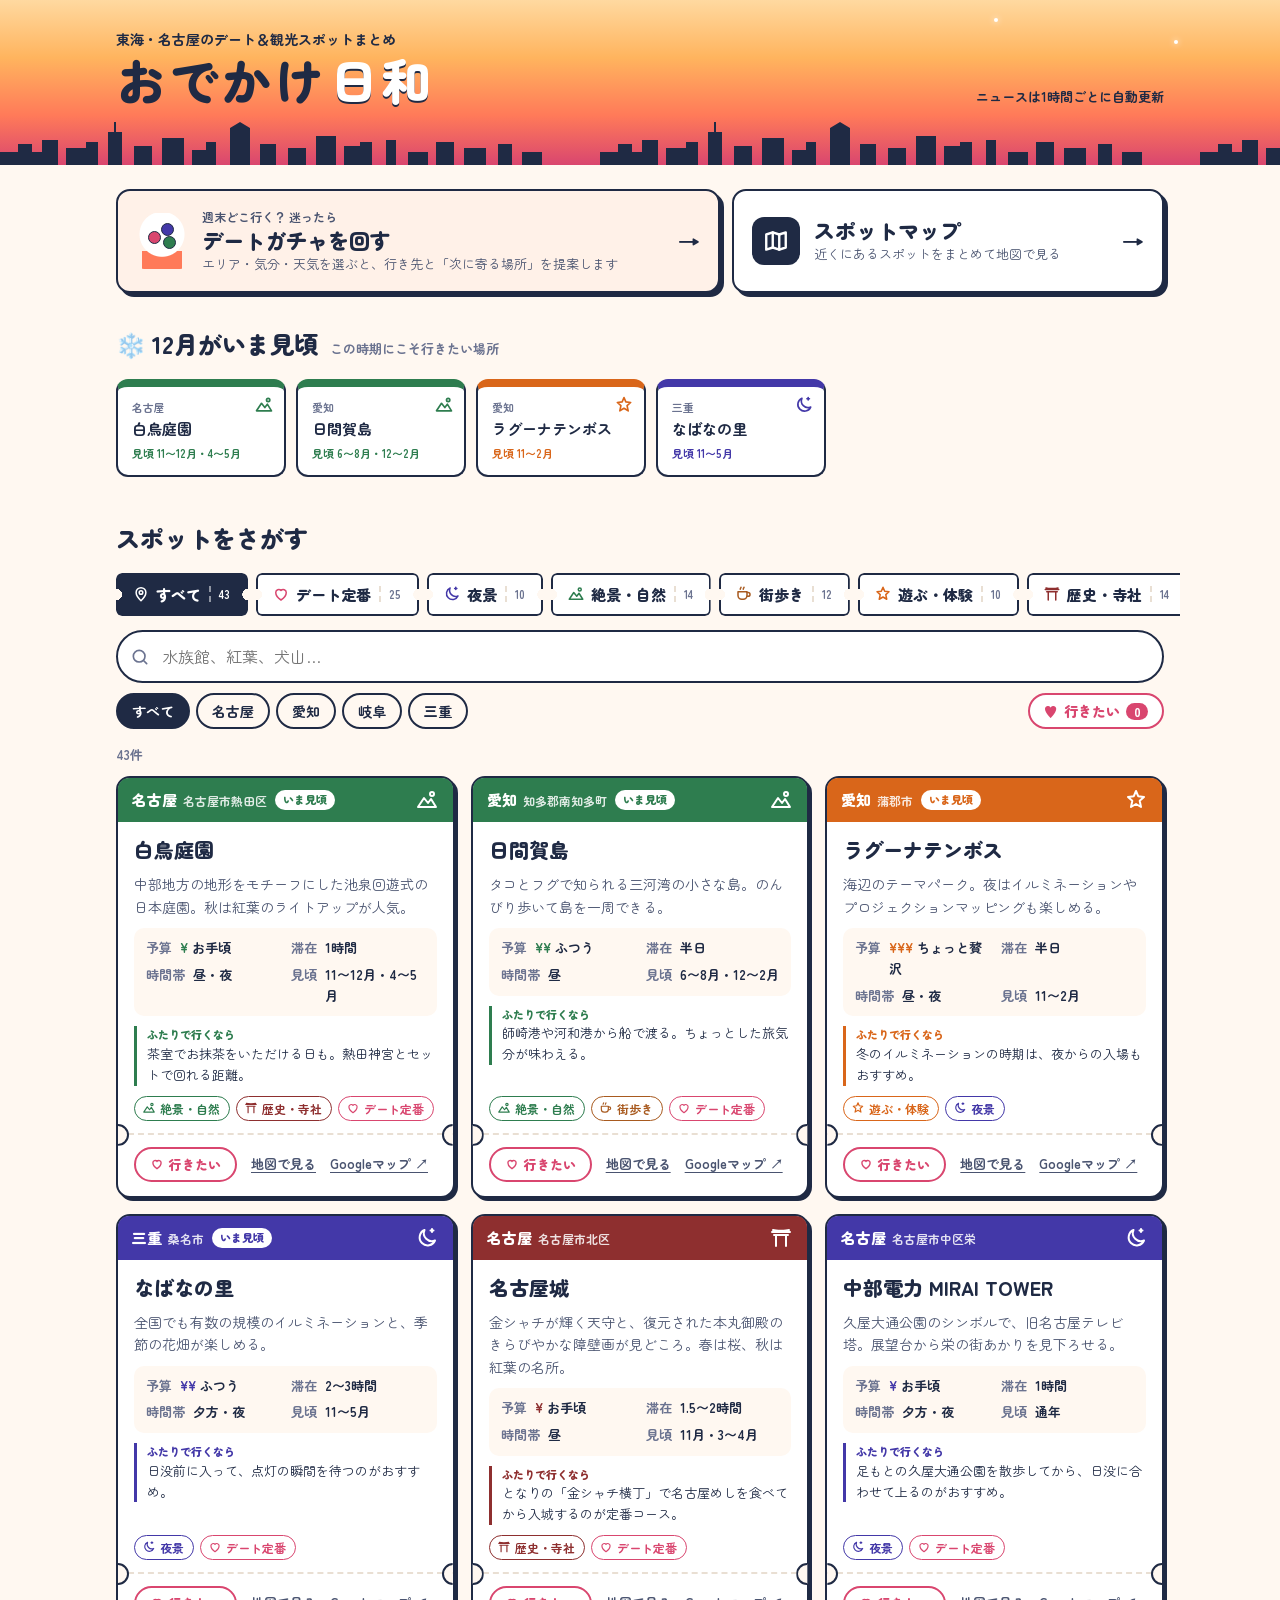
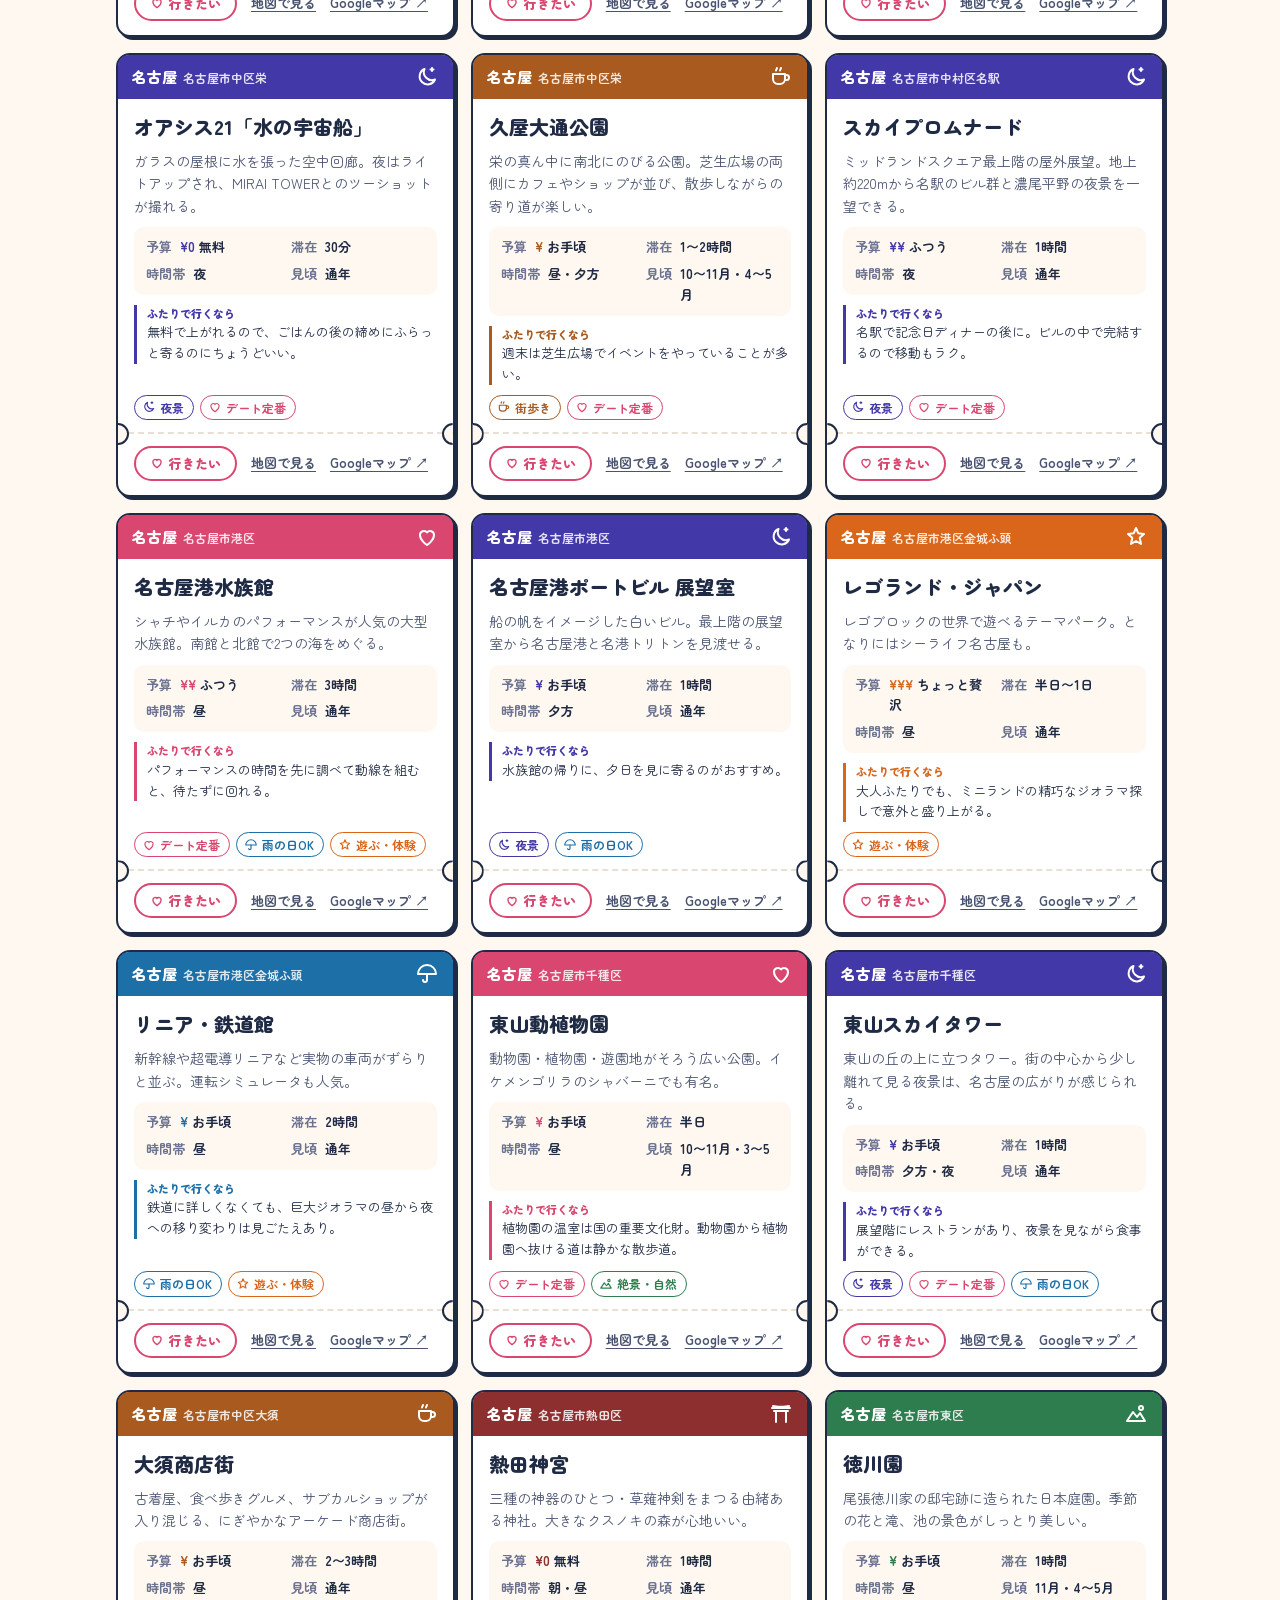
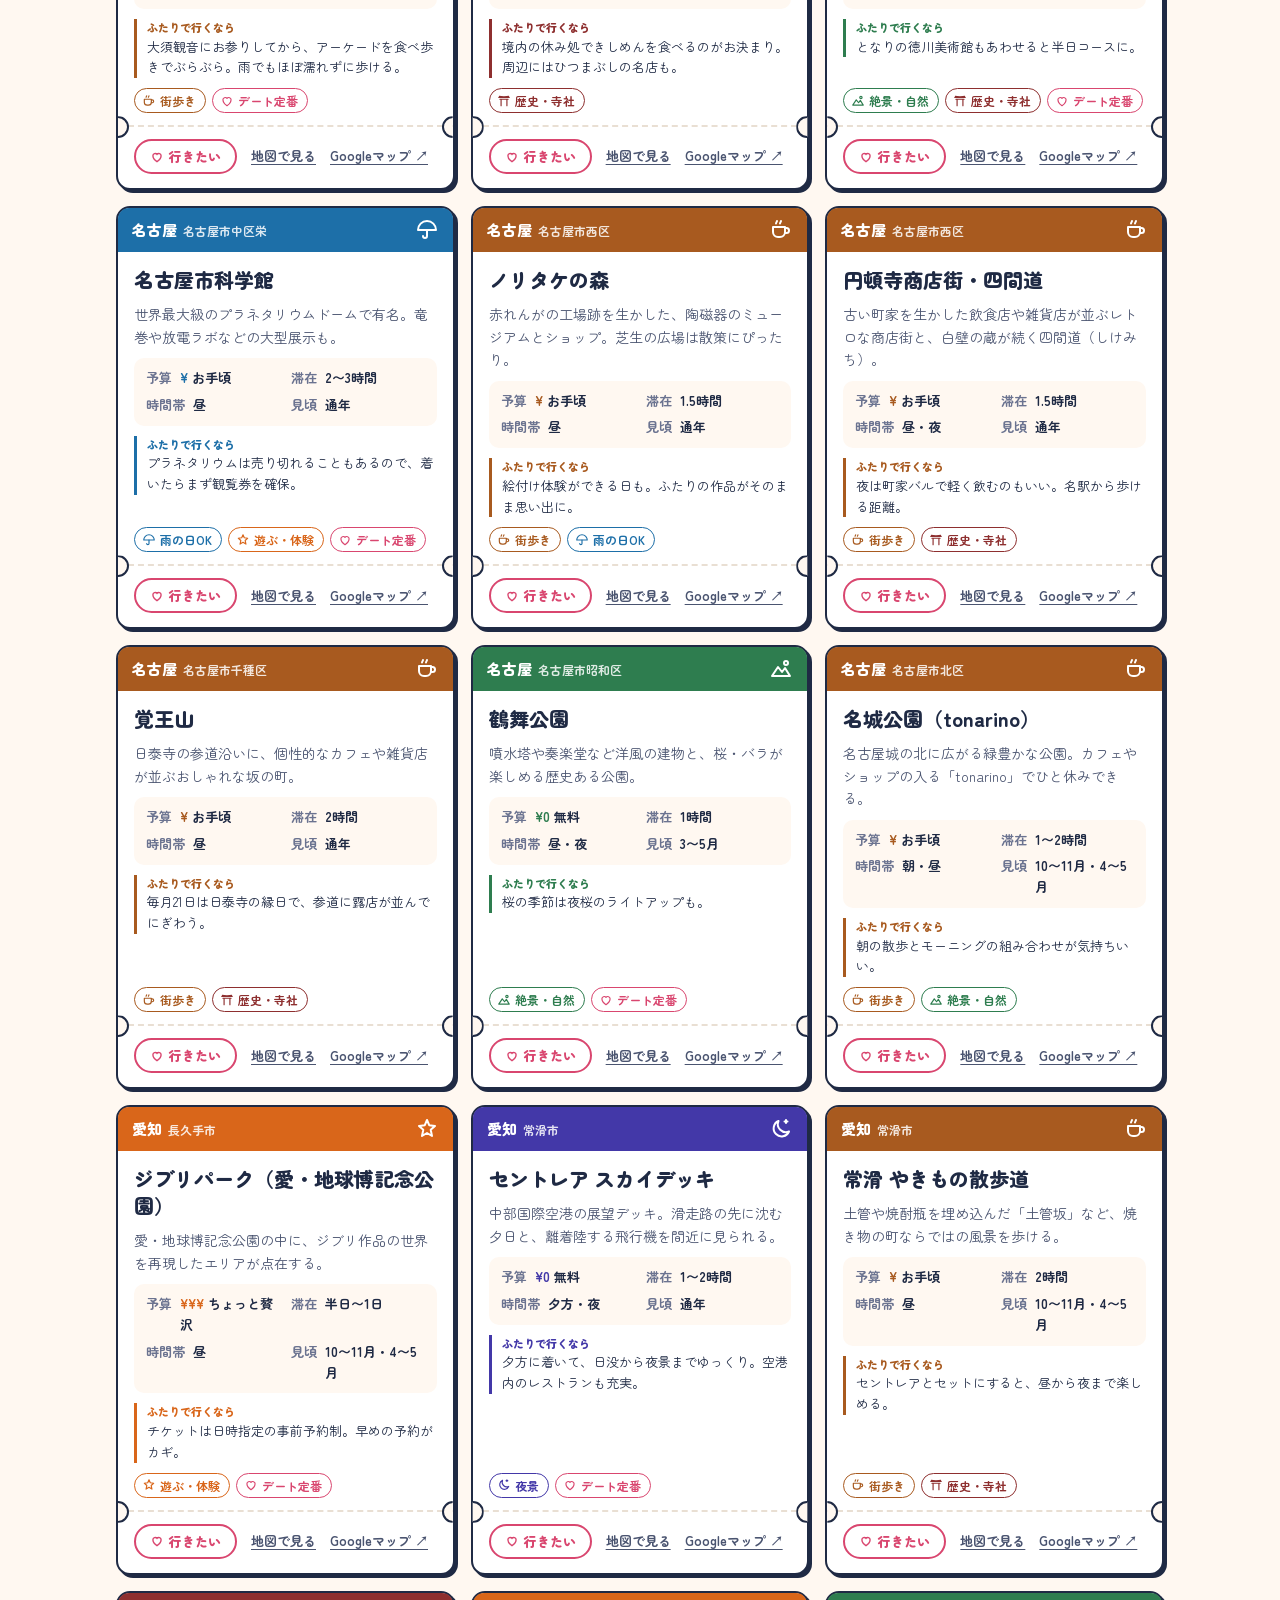
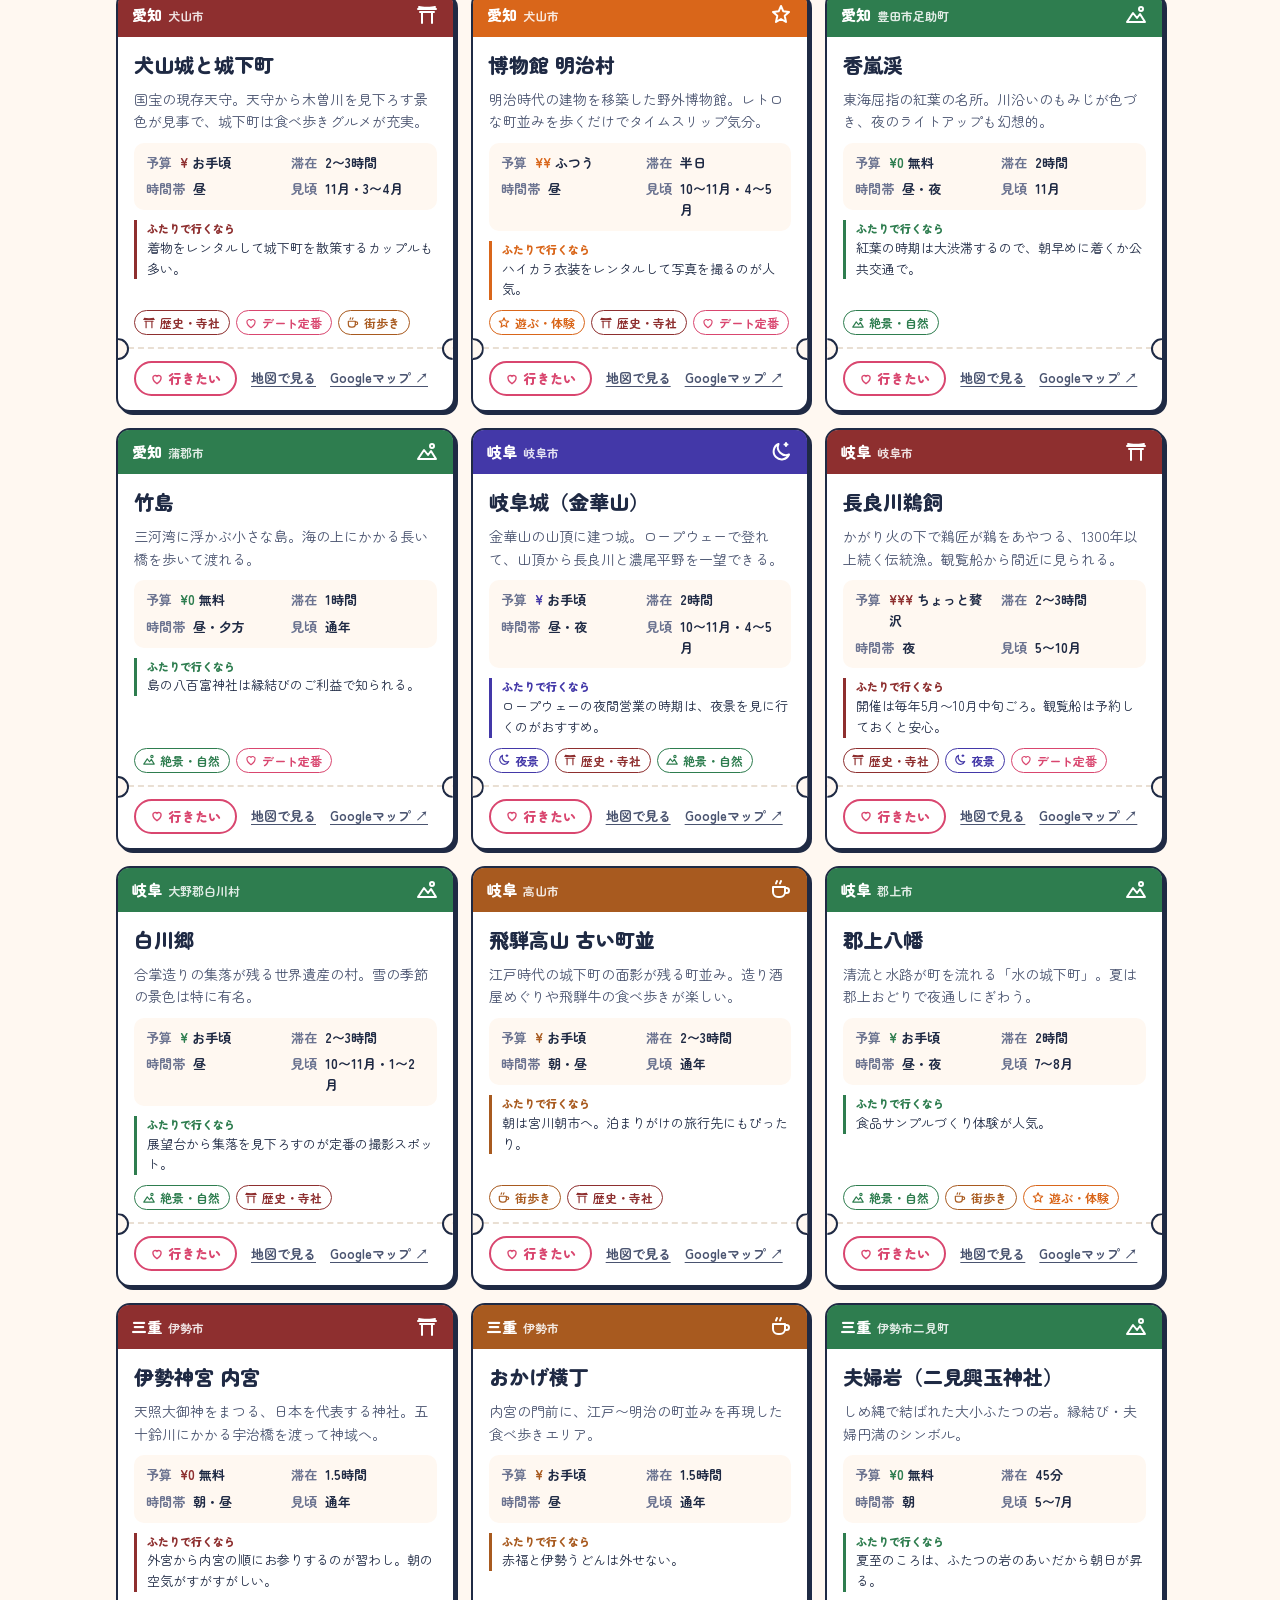
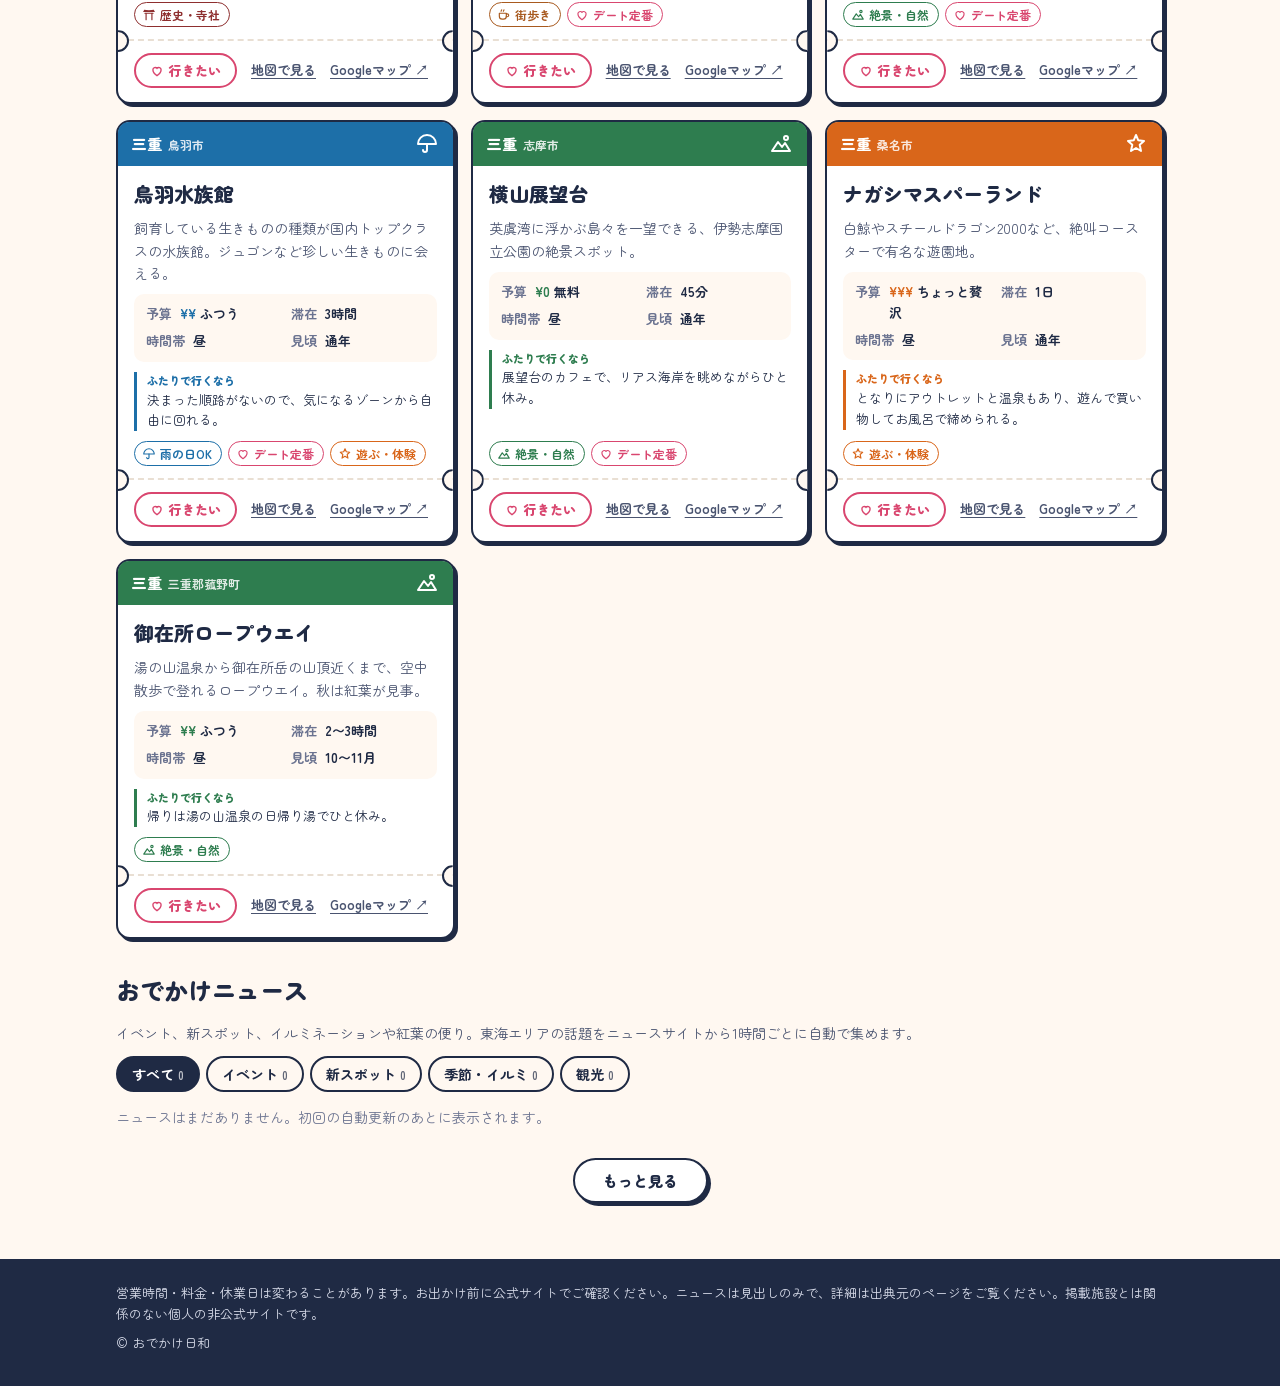
==== index.html @ bbbbedea "おでかけ日和：東海・名古屋のデート＆観光スポットまとめサイトを作成 Co-Authored-By: Claude Opus 5.5 <noreply@anthropic.com> Claude-Ses" ====
<!doctype html>
<html lang="ja">
<head>
<meta charset="utf-8">
<meta name="viewport" content="width=device-width, initial-scale=1, viewport-fit=cover">
<title>おでかけ日和｜東海・名古屋のデート＆観光スポットまとめ</title>
<meta name="description" content="夜景、絶景、街歩き、雨の日でも楽しめる場所。東海・名古屋のデートスポットと観光スポットをまとめ、おでかけニュースを1時間ごとに自動で集める非公式サイト">
<meta name="theme-color" content="#FF7A59">
<meta property="og:title" content="おでかけ日和">
<meta property="og:description" content="東海・名古屋のデート＆観光スポットまとめ">
<meta property="og:type" content="website">
<link rel="icon" href="assets/icon.svg" type="image/svg+xml">
<link rel="manifest" href="manifest.webmanifest">
<link rel="preconnect" href="https://fonts.googleapis.com">
<link rel="preconnect" href="https://fonts.gstatic.com" crossorigin>
<link href="https://fonts.googleapis.com/css2?family=Zen+Maru+Gothic:wght@500;700;900&display=swap" rel="stylesheet">
<link rel="stylesheet" href="assets/style.css">
</head>
<body>
<header class="site-header">
  <div class="wrap header-inner">
    <div>
      <p class="tagline">東海・名古屋のデート＆観光スポットまとめ</p>
      <h1 class="logo"><a href="./">おでかけ<span>日和</span></a></h1>
    </div>
    <p class="update-note">ニュースは1時間ごとに自動更新</p>
  </div>
  <div class="skyline" aria-hidden="true"></div>
</header>

<main class="wrap main">
  <div class="entries">
    <a class="entry entry-gacha" href="gacha.html">
      <span class="entry-machine" aria-hidden="true"><i style="--c:#D9466F"></i><i style="--c:#4338A8"></i><i style="--c:#2E7D4F"></i></span>
      <span class="entry-text"><small>週末どこ行く？ 迷ったら</small><b>デートガチャを回す</b><span>エリア・気分・天気を選ぶと、行き先と「次に寄る場所」を提案します</span></span>
      <span class="entry-arrow" aria-hidden="true">→</span>
    </a>
    <a class="entry entry-map" href="map.html">
      <span class="entry-icon" aria-hidden="true"><svg viewBox="0 0 24 24" fill="none" stroke="currentColor" stroke-width="2.2" stroke-linecap="round" stroke-linejoin="round"><path d="M9 4L3 6v14l6-2 6 2 6-2V4l-6 2z"/><path d="M9 4v14M15 6v14"/></svg></span>
      <span class="entry-text"><b>スポットマップ</b><span>近くにあるスポットをまとめて地図で見る</span></span>
      <span class="entry-arrow" aria-hidden="true">→</span>
    </a>
  </div>

  <section class="season" id="season" aria-labelledby="season-heading" hidden>
    <div class="sec-head">
      <h2 id="season-heading"><span class="leaf" aria-hidden="true">🍁</span><span id="season-title">いまが見頃</span></h2>
      <span class="sec-sub">この時期にこそ行きたい場所</span>
    </div>
    <div class="season-row" id="season-row"></div>
  </section>

  <section aria-labelledby="spots-heading">
    <div class="sec-head">
      <h2 id="spots-heading">スポットをさがす</h2>
    </div>
    <nav class="tabs" id="tabs" aria-label="気分"></nav>

    <div class="tools">
      <form class="search" id="search-form" role="search">
        <label class="visually-hidden" for="q">キーワードで探す</label>
        <svg class="search-icon" viewBox="0 0 24 24" fill="none" stroke="currentColor" stroke-width="2" stroke-linecap="round" aria-hidden="true"><circle cx="11" cy="11" r="7"/><path d="M20 20l-3.5-3.5"/></svg>
        <input type="search" id="q" placeholder="水族館、紅葉、犬山…" autocomplete="off" enterkeyhint="search">
      </form>
      <div class="tool-row">
        <div class="areas" id="areas" role="group" aria-label="エリア"></div>
        <button type="button" class="saved-toggle" id="saved-toggle" aria-pressed="false"><span>行きたい</span> <span class="saved-count" id="saved-count">0</span></button>
      </div>
    </div>

    <p class="result-note" id="result-note"></p>
    <div class="grid" id="grid"></div>
  </section>

  <section class="news" aria-labelledby="news-heading">
    <div class="sec-head">
      <h2 id="news-heading">おでかけニュース</h2>
      <span class="sec-sub" id="news-updated"></span>
    </div>
    <p class="lead">イベント、新スポット、イルミネーションや紅葉の便り。東海エリアの話題をニュースサイトから1時間ごとに自動で集めます。</p>
    <div class="news-filter" id="news-filter" role="group" aria-label="ニュースの種類"></div>
    <p class="status" id="news-status">ニュースを読み込み中…</p>
    <ul class="news-list" id="news-list"></ul>
    <button type="button" class="more" id="news-more" hidden>もっと見る</button>
  </section>
</main>

<footer class="site-footer">
  <div class="wrap">
    <p>営業時間・料金・休業日は変わることがあります。お出かけ前に公式サイトでご確認ください。ニュースは見出しのみで、詳細は出典元のページをご覧ください。掲載施設とは関係のない個人の非公式サイトです。</p>
    <p>© おでかけ日和</p>
  </div>
</footer>

<script src="assets/common.js"></script>
<script src="assets/app.js"></script>
</body>
</html>
---- assets/style.css ----
:root {
  --ink: #1F2A44;
  --sub: #4A5470;
  --muted: #6B7390;
  --ground: #FFF8F1;
  --paper: #FFFFFF;
  --coral: #FF7A59;
  --sunset: #FFB45E;
  --rose: #D9466F;
  --line: #E9DFD3;
}

* { box-sizing: border-box; }
html { scroll-padding-top: 80px; }
body {
  margin: 0;
  background: var(--ground);
  color: var(--ink);
  font-family: 'Zen Maru Gothic', 'Hiragino Maru Gothic ProN', 'Hiragino Sans', sans-serif;
  line-height: 1.6;
  -webkit-text-size-adjust: 100%;
}
a { color: inherit; text-decoration: none; }
button { font-family: inherit; cursor: pointer; color: inherit; }
:focus-visible { outline: 3px solid var(--coral); outline-offset: 2px; }
.visually-hidden { position: absolute; width: 1px; height: 1px; overflow: hidden; clip: rect(0 0 0 0); white-space: nowrap; }

.wrap {
  max-width: 1080px; margin: 0 auto;
  padding-left: max(16px, env(safe-area-inset-left));
  padding-right: max(16px, env(safe-area-inset-right));
}

/* ===== ヘッダー：夕焼け空と街のシルエット ===== */
.site-header {
  position: relative; overflow: hidden;
  background: linear-gradient(180deg, #FFD9A0 0%, var(--sunset) 35%, var(--coral) 70%, var(--rose) 100%);
  color: var(--ink);
}
.header-inner {
  position: relative; z-index: 1;
  padding-top: 28px; padding-bottom: 58px;
  display: flex; flex-wrap: wrap; align-items: flex-end; justify-content: space-between; gap: 8px 16px;
}
.tagline { margin: 0 0 2px; font-size: 14px; font-weight: 700; }
.logo { margin: 0; font-size: 50px; font-weight: 900; letter-spacing: .05em; line-height: 1.1; }
.logo span { color: #fff; text-shadow: 0 2px 0 var(--ink); margin-left: .05em; }
.update-note { margin: 0; font-size: 13px; font-weight: 700; }
.skyline {
  position: absolute; left: 0; right: 0; bottom: -1px; height: 48px;
  background: url("data:image/svg+xml,%3Csvg xmlns='http://www.w3.org/2000/svg' viewBox='0 0 600 48' preserveAspectRatio='none'%3E%3Cpath fill='%231F2A44' d='M0 48V34h18v-8h14v8h10V22h16v26h8V30h20v-6h12v24h10V14h6V4h2v10h6v34h12V28h18v20h10V20h22v28h8V32h14v-8h10v24h14V10l10-6 10 6v38h10V26h16v22h12V30h18v18h10V18h20v30h8V28h16v-4h12v24h14V22h10v26h12V34h20v14h8V24h18v24h10V30h22v18h12V26h14v22h10V34h20v14z'/%3E%3C/svg%3E") repeat-x;
  background-size: 600px 48px;
}
/* 星がまたたくワンポイント */
.site-header::before, .site-header::after {
  content: ""; position: absolute; width: 4px; height: 4px; border-radius: 50%; background: #fff;
  box-shadow: 0 0 6px #fff; animation: twinkle 3s ease-in-out infinite;
}
.site-header::before { top: 18px; right: 22%; }
.site-header::after { top: 40px; right: 8%; animation-delay: 1.4s; }
@keyframes twinkle { 50% { opacity: .2; } }

.main { padding-top: 24px; padding-bottom: 56px; display: flex; flex-direction: column; gap: 32px; }

/* ===== 入口カード ===== */
.entries { display: grid; gap: 12px; }
@media (min-width: 760px) { .entries { grid-template-columns: 1.4fr 1fr; } }
.entry {
  display: flex; align-items: center; gap: 14px; padding: 16px 18px;
  background: var(--paper); border: 2px solid var(--ink); border-radius: 14px;
  box-shadow: 4px 4px 0 var(--ink); transition: transform .15s, box-shadow .15s;
}
.entry:hover { transform: translate(-2px, -2px); box-shadow: 6px 6px 0 var(--ink); }
.entry:active { transform: translate(2px, 2px); box-shadow: 2px 2px 0 var(--ink); }
.entry-gacha { background: #FFF1E8; }
.entry-text { display: flex; flex-direction: column; min-width: 0; flex: 1; }
.entry-text small { font-size: 12px; font-weight: 700; color: var(--sub); }
.entry-text b { font-size: 21px; font-weight: 900; line-height: 1.3; }
.entry-text span { font-size: 13px; color: var(--sub); }
.entry-arrow { font-size: 22px; font-weight: 900; }
.entry-icon {
  width: 48px; height: 48px; flex-shrink: 0; display: grid; place-items: center;
  background: var(--ink); color: #fff; border-radius: 12px;
}
.entry-icon svg { width: 26px; height: 26px; }
.entry-machine {
  position: relative; width: 52px; height: 56px; flex-shrink: 0;
  background: radial-gradient(circle at 50% 38%, #fff 0 22px, transparent 23px), linear-gradient(var(--coral), var(--coral)) 50% 100% / 40px 18px no-repeat;
  border-radius: 8px;
}
.entry-machine i {
  position: absolute; width: 13px; height: 13px; border-radius: 50%; background: var(--c);
  border: 1.5px solid var(--ink);
}
.entry-machine i:nth-child(1) { left: 12px; top: 18px; }
.entry-machine i:nth-child(2) { left: 25px; top: 10px; }
.entry-machine i:nth-child(3) { left: 27px; top: 23px; }
.entry:hover .entry-machine i { animation: bob .5s ease-in-out infinite alternate; }
.entry:hover .entry-machine i:nth-child(2) { animation-delay: .15s; }
.entry:hover .entry-machine i:nth-child(3) { animation-delay: .3s; }
@keyframes bob { to { transform: translateY(-4px); } }

/* ===== 見出し ===== */
.sec-head { display: flex; flex-wrap: wrap; align-items: baseline; gap: 4px 12px; margin-bottom: 12px; }
.sec-head h2 { margin: 0; font-size: 24px; font-weight: 900; display: flex; align-items: center; gap: 6px; }
.sec-sub { font-size: 13px; color: var(--muted); font-weight: 700; }
.lead { margin: 0 0 12px; font-size: 14px; color: var(--sub); }

/* ===== いま見頃 ===== */
.season-row {
  display: flex; gap: 10px; overflow-x: auto; scrollbar-width: none;
  margin: 0 -16px; padding: 4px 16px 10px; scroll-snap-type: x mandatory;
}
.season-row::-webkit-scrollbar { display: none; }
.mini {
  flex: 0 0 170px; scroll-snap-align: start; position: relative;
  display: flex; flex-direction: column; gap: 2px; padding: 12px 14px 12px;
  background: var(--paper); border: 2px solid var(--ink); border-radius: 12px;
  border-top: 8px solid var(--c);
  transition: transform .15s;
}
.mini:hover { transform: translateY(-3px); }
.mini-icon { position: absolute; right: 10px; top: 8px; color: var(--c); }
.mini-icon svg { width: 20px; height: 20px; }
.mini-area { font-size: 11px; font-weight: 700; color: var(--muted); }
.mini b { font-size: 15px; line-height: 1.35; padding-right: 18px; }
.mini-when { font-size: 11px; font-weight: 700; color: var(--c); margin-top: auto; padding-top: 4px; }

/* ===== 気分タブ：切符 ===== */
.tabs {
  display: flex; gap: 8px; overflow-x: auto; scrollbar-width: none;
  margin: 0 -16px; padding: 4px 16px 10px;
}
.tabs::-webkit-scrollbar { display: none; }
.tab {
  flex: 0 0 auto; position: relative;
  display: flex; align-items: center; gap: 6px;
  padding: 9px 16px 9px 14px;
  background: var(--paper); color: var(--ink);
  border: 2px solid var(--ink); border-radius: 6px;
  font-size: 15px; font-weight: 900;
  /* 両端の切り欠き */
  -webkit-mask: radial-gradient(circle 6px at 0 50%, #0000 98%, #000) left / 51% 100% no-repeat,
                radial-gradient(circle 6px at 100% 50%, #0000 98%, #000) right / 51% 100% no-repeat;
          mask: radial-gradient(circle 6px at 0 50%, #0000 98%, #000) left / 51% 100% no-repeat,
                radial-gradient(circle 6px at 100% 50%, #0000 98%, #000) right / 51% 100% no-repeat;
  transition: background .15s, color .15s, transform .15s;
}
.tab:hover { transform: translateY(-2px); }
.tab-icon { width: 18px; height: 18px; color: var(--c); flex-shrink: 0; }
.tab .count {
  font-size: 11px; font-weight: 700; color: var(--muted);
  padding-left: 8px; margin-left: 2px; border-left: 2px dashed var(--line);
}
.tab[aria-pressed="true"] { background: var(--c); color: #fff; border-color: var(--c); }
.tab[aria-pressed="true"] .tab-icon,
.tab[aria-pressed="true"] .count { color: #fff; }
.tab[aria-pressed="true"] .count { border-left-color: rgba(255,255,255,.5); }

/* ===== 検索・エリア ===== */
.tools { display: flex; flex-direction: column; gap: 10px; margin-top: 4px; }
.search { position: relative; }
.search-icon { position: absolute; left: 14px; top: 50%; width: 20px; height: 20px; transform: translateY(-50%); color: var(--muted); }
.search input {
  width: 100%; padding: 12px 14px 12px 44px; font: inherit; font-size: 16px;
  background: var(--paper); border: 2px solid var(--ink); border-radius: 999px; color: var(--ink);
}
.tool-row { display: flex; flex-wrap: wrap; align-items: center; justify-content: space-between; gap: 10px; }
.areas { display: flex; flex-wrap: wrap; gap: 6px; }
.area, .nf {
  padding: 6px 14px; font-size: 14px; font-weight: 700;
  background: transparent; border: 2px solid var(--ink); border-radius: 999px;
}
.area[aria-pressed="true"], .nf[aria-pressed="true"] { background: var(--ink); color: #fff; }
.nf small { font-size: 11px; opacity: .7; }
.saved-toggle {
  display: inline-flex; align-items: center; gap: 6px;
  padding: 6px 14px; font-size: 14px; font-weight: 900;
  background: var(--paper); border: 2px solid var(--rose); color: var(--rose); border-radius: 999px;
}
.saved-toggle::before { content: "♥"; }
.saved-toggle[aria-pressed="true"] { background: var(--rose); color: #fff; }
.saved-count {
  min-width: 22px; padding: 0 6px; border-radius: 999px; background: var(--rose); color: #fff;
  font-size: 12px; text-align: center;
}
.saved-toggle[aria-pressed="true"] .saved-count { background: #fff; color: var(--rose); }

.result-note { margin: 16px 0 10px; font-size: 13px; font-weight: 700; color: var(--muted); }
.empty { grid-column: 1 / -1; padding: 32px 16px; text-align: center; color: var(--sub); background: var(--paper); border: 2px dashed var(--line); border-radius: 14px; }

/* ===== スポットカード：切符 ===== */
.grid { display: grid; gap: 16px; grid-template-columns: 1fr; }
@media (min-width: 680px) { .grid { grid-template-columns: repeat(2, 1fr); } }
@media (min-width: 1000px) { .grid { grid-template-columns: repeat(3, 1fr); } }

.ticket {
  position: relative; display: flex; flex-direction: column;
  background: var(--paper); border: 2px solid var(--ink); border-radius: 14px;
  box-shadow: 3px 3px 0 var(--ink);
}
.ticket.flash { animation: flash 1.4s ease-out; }
@keyframes flash { 0%, 40% { box-shadow: 0 0 0 6px var(--c); } 100% { box-shadow: 3px 3px 0 var(--ink); } }
.ticket-top {
  display: flex; align-items: center; gap: 8px; padding: 10px 14px;
  background: var(--c); color: #fff; border-radius: 11px 11px 0 0;
}
.ticket-area { font-size: 15px; font-weight: 900; display: flex; align-items: baseline; gap: 6px; min-width: 0; }
.ticket-area small { font-size: 12px; font-weight: 700; opacity: .85; white-space: nowrap; overflow: hidden; text-overflow: ellipsis; }
.ticket-icon { margin-left: auto; display: grid; }
.ticket-icon svg { width: 24px; height: 24px; }
.badge-season {
  flex-shrink: 0; font-size: 11px; font-weight: 900; padding: 1px 8px; border-radius: 999px;
  background: #fff; color: var(--c);
}
.ticket-body { padding: 14px 16px 12px; display: flex; flex-direction: column; gap: 10px; flex: 1; }
.ticket-name { margin: 0; font-size: 20px; font-weight: 900; line-height: 1.35; }
.ticket-desc { margin: 0; font-size: 14px; color: var(--sub); }
.ticket-meta {
  margin: 0; display: grid; grid-template-columns: repeat(2, 1fr); gap: 6px 12px;
  padding: 10px 12px; background: var(--ground); border-radius: 10px; font-size: 13px;
}
.ticket-meta div { display: flex; gap: 8px; min-width: 0; }
.ticket-meta dt { flex-shrink: 0; font-weight: 700; color: var(--muted); }
.ticket-meta dd { margin: 0; font-weight: 700; }
.ticket-meta dd b { color: var(--c); }
.ticket-tip { margin: 0; font-size: 13px; line-height: 1.6; padding-left: 10px; border-left: 3px solid var(--c); }
.ticket-tip span { display: block; font-size: 11px; font-weight: 900; color: var(--c); }
.chips { display: flex; flex-wrap: wrap; gap: 6px; margin-top: auto; }
.chip {
  display: inline-flex; align-items: center; gap: 4px; padding: 2px 9px 2px 7px;
  font-size: 12px; font-weight: 700; color: var(--c);
  border: 1.5px solid currentColor; border-radius: 999px;
}
.ic-s { width: 14px; height: 14px; }
/* もぎり線 */
.ticket-stub {
  position: relative; display: flex; flex-wrap: wrap; align-items: center; gap: 6px 14px;
  padding: 12px 16px 14px; border-top: 2px dashed var(--line);
}
.ticket-stub::before, .ticket-stub::after {
  content: ""; position: absolute; top: -11px; width: 18px; height: 18px; border-radius: 50%;
  background: var(--ground); border: 2px solid var(--ink);
}
.ticket-stub::before { left: -11px; clip-path: inset(0 0 0 50%); }
.ticket-stub::after { right: -11px; clip-path: inset(0 50% 0 0); }
.save-btn {
  display: inline-flex; align-items: center; gap: 5px;
  padding: 6px 14px; font-size: 13px; font-weight: 900;
  background: var(--paper); color: var(--rose); border: 2px solid var(--rose); border-radius: 999px;
}
.save-btn svg { fill: none; stroke: currentColor; stroke-width: 2.4; }
.save-btn[aria-pressed="true"] { background: var(--rose); color: #fff; }
.save-btn[aria-pressed="true"] svg { fill: currentColor; animation: pop .35s ease-out; }
@keyframes pop { 50% { transform: scale(1.4); } }
.stub-link { font-size: 13px; font-weight: 700; color: var(--sub); text-decoration: underline; text-underline-offset: 3px; }
.stub-link:hover { color: var(--coral); }

/* ===== ニュース ===== */
.news-filter { display: flex; flex-wrap: wrap; gap: 6px; margin-bottom: 14px; }
.status { color: var(--muted); font-size: 14px; }
.news-list { list-style: none; margin: 0; padding: 0; display: grid; gap: 10px; }
@media (min-width: 760px) { .news-list { grid-template-columns: repeat(2, 1fr); } }
.news-item a {
  display: flex; gap: 12px; height: 100%; padding: 12px;
  background: var(--paper); border: 2px solid var(--ink); border-radius: 12px;
  transition: transform .15s;
}
.news-item a:hover { transform: translateY(-2px); }
.news-item img { width: 84px; height: 84px; object-fit: cover; border-radius: 8px; flex-shrink: 0; background: var(--line); }
.news-body { display: flex; flex-direction: column; gap: 4px; min-width: 0; }
.news-meta { display: flex; flex-wrap: wrap; gap: 4px 8px; font-size: 12px; font-weight: 700; color: var(--muted); }
.news-cat { color: #fff; background: var(--ink); padding: 0 8px; border-radius: 4px; }
.cat-event .news-cat { background: #D9661A; }
.cat-shin .news-cat { background: #2E7D4F; }
.cat-kisetsu .news-cat { background: #D9466F; }
.cat-kanko .news-cat { background: #1D6FA8; }
.news-title { font-size: 15px; line-height: 1.5; }
.news-src { font-size: 12px; color: var(--muted); }
.more {
  display: block; margin: 16px auto 0; padding: 10px 28px; font-size: 15px; font-weight: 900;
  background: var(--paper); border: 2px solid var(--ink); border-radius: 999px; box-shadow: 3px 3px 0 var(--ink);
}

/* ===== フッター・トースト ===== */
.site-footer { background: var(--ink); color: #D8DCEA; font-size: 13px; padding: 24px 0 calc(24px + env(safe-area-inset-bottom)); }
.site-footer p { margin: 0 0 8px; }
.site-footer a { text-decoration: underline; }
.toast {
  position: fixed; left: 50%; bottom: calc(24px + env(safe-area-inset-bottom)); z-index: 2000;
  transform: translate(-50%, 20px); opacity: 0; pointer-events: none;
  padding: 10px 18px; background: var(--ink); color: #fff; font-size: 14px; font-weight: 700; border-radius: 999px;
  transition: opacity .2s, transform .2s;
}
.toast.show { opacity: 1; transform: translate(-50%, 0); }

/* ===== サブページ共通ヘッダー ===== */
.sub-header { background: var(--ink); color: #fff; }
.sub-header .wrap { display: flex; align-items: center; gap: 12px; padding-top: 12px; padding-bottom: 12px; }
.back { font-size: 14px; font-weight: 700; opacity: .85; }
.back:hover { opacity: 1; }
.sub-title { margin: 0; font-size: 20px; font-weight: 900; }
.sub-logo { margin-left: auto; font-size: 13px; font-weight: 900; color: var(--sunset); }

/* ===== 地図 ===== */
.map-page { display: flex; flex-direction: column; height: 100vh; height: 100dvh; }
.map-bar { padding: 10px 0; background: var(--ground); border-bottom: 2px solid var(--ink); }
.map-bar .tabs { padding-bottom: 4px; }
.map-bar .tab { padding: 6px 12px 6px 10px; font-size: 13px; }
.map-bar .tab-icon { width: 16px; height: 16px; }
.map-tools { display: flex; flex-wrap: wrap; gap: 6px; margin-top: 6px; }
#map { flex: 1; min-height: 300px; }
.pin {
  width: 30px; height: 30px; border-radius: 50% 50% 50% 0; transform: rotate(-45deg);
  background: var(--c); border: 2px solid #fff; box-shadow: 0 2px 6px rgba(0,0,0,.35);
  display: grid; place-items: center;
}
.pin svg { width: 16px; height: 16px; color: #fff; transform: rotate(45deg); }
.pin.saved::after {
  content: "♥"; position: absolute; top: -8px; right: -8px; transform: rotate(45deg);
  width: 16px; height: 16px; border-radius: 50%; background: var(--rose); color: #fff;
  font-size: 10px; line-height: 16px; text-align: center; border: 1.5px solid #fff;
}
.leaflet-popup-content { margin: 12px 14px; font-family: 'Zen Maru Gothic', sans-serif; }
.pop { min-width: 210px; color: var(--ink); }
.pop-area { font-size: 11px; font-weight: 700; color: var(--muted); }
.pop h3 { margin: 2px 0 6px; font-size: 16px; font-weight: 900; line-height: 1.35; }
.pop p { margin: 0 0 8px !important; font-size: 13px; line-height: 1.55; }
.pop-actions { display: flex; flex-wrap: wrap; align-items: center; gap: 8px; }
.pop .stub-link { font-size: 12px; }
.pop .save-btn { padding: 4px 10px; font-size: 12px; }
.locate-btn {
  padding: 6px 14px; font-size: 13px; font-weight: 900;
  background: var(--paper); border: 2px solid var(--ink); border-radius: 999px;
}
.osm-note { font-size: 11px; color: var(--muted); }

/* ===== デートガチャ ===== */
.gacha-main { padding-top: 24px; padding-bottom: 56px; display: grid; gap: 24px; }
@media (min-width: 900px) { .gacha-main { grid-template-columns: 360px 1fr; align-items: start; } }
.gacha-panel {
  background: var(--paper); border: 2px solid var(--ink); border-radius: 16px; padding: 18px;
  box-shadow: 4px 4px 0 var(--ink); display: flex; flex-direction: column; gap: 16px;
}
.field { border: 0; margin: 0; padding: 0; }
.field legend { font-size: 14px; font-weight: 900; margin-bottom: 6px; padding: 0; }
.seg { display: flex; flex-wrap: wrap; gap: 6px; }
.seg button {
  padding: 6px 12px; font-size: 14px; font-weight: 700;
  background: transparent; border: 2px solid var(--ink); border-radius: 999px;
}
.seg button[aria-pressed="true"] { background: var(--ink); color: #fff; }
.machine { position: relative; display: grid; place-items: center; padding: 8px 0 4px; }
.machine-dome {
  position: relative; width: 170px; height: 150px; border-radius: 50% 50% 18px 18px;
  background: radial-gradient(circle at 35% 30%, #fff 0 18%, #F3F6FF 60%, #DCE4F7);
  border: 3px solid var(--ink); overflow: hidden;
}
.cap {
  position: absolute; width: 34px; height: 34px; border-radius: 50%;
  background: linear-gradient(var(--c) 0 50%, #fff 50%); border: 2px solid var(--ink);
}
.machine-body {
  width: 190px; height: 70px; margin-top: -6px; position: relative;
  background: var(--coral); border: 3px solid var(--ink); border-radius: 10px 10px 16px 16px;
}
.machine-body::after {
  content: ""; position: absolute; left: 50%; bottom: 10px; width: 46px; height: 22px; margin-left: -23px;
  background: var(--ink); border-radius: 6px;
}
.knob {
  position: absolute; left: 50%; top: 12px; width: 30px; height: 30px; margin-left: -15px;
  background: #fff; border: 3px solid var(--ink); border-radius: 50%;
}
.knob::before { content: ""; position: absolute; left: 50%; top: 2px; bottom: 2px; width: 6px; margin-left: -3px; background: var(--ink); border-radius: 3px; }
.machine.spinning .machine-dome .cap { animation: shake .25s ease-in-out infinite alternate; }
.machine.spinning .knob { animation: turn .6s ease-in-out 2; }
@keyframes shake { to { transform: translate(var(--dx), var(--dy)) rotate(25deg); } }
@keyframes turn { to { transform: rotate(360deg); } }
.spin-btn {
  padding: 14px; font-size: 18px; font-weight: 900; color: #fff;
  background: var(--rose); border: 2px solid var(--ink); border-radius: 999px; box-shadow: 3px 3px 0 var(--ink);
}
.spin-btn:active { transform: translate(2px, 2px); box-shadow: 1px 1px 0 var(--ink); }
.spin-btn:disabled { opacity: .6; cursor: default; }
.pool-note { margin: 0; font-size: 12px; color: var(--muted); text-align: center; }

.result { display: flex; flex-direction: column; gap: 14px; }
.result-head { display: flex; align-items: baseline; gap: 10px; flex-wrap: wrap; }
.result-head h2 { margin: 0; font-size: 22px; font-weight: 900; }
.result-sub { font-size: 13px; color: var(--muted); font-weight: 700; }
.result .ticket { animation: drop .5s cubic-bezier(.3, 1.5, .5, 1); }
@keyframes drop { from { opacity: 0; transform: translateY(-24px) scale(.96); } }
.route {
  display: flex; align-items: center; gap: 10px; padding: 10px 14px;
  font-size: 14px; font-weight: 700; color: var(--sub);
  background: #fff; border: 2px dashed var(--line); border-radius: 12px;
}
.route b { color: var(--ink); }
.route-arrow { font-size: 20px; color: var(--coral); }
.result-actions { display: flex; flex-wrap: wrap; gap: 10px; }
.result-actions a, .result-actions button {
  padding: 8px 18px; font-size: 14px; font-weight: 900;
  background: var(--paper); border: 2px solid var(--ink); border-radius: 999px;
}
.result-placeholder {
  padding: 40px 20px; text-align: center; color: var(--sub);
  border: 2px dashed var(--line); border-radius: 16px; background: var(--paper);
}
.result-placeholder b { display: block; font-size: 18px; color: var(--ink); margin-bottom: 6px; }

@media (max-width: 480px) {
  .logo { font-size: 40px; }
  .entry-text b { font-size: 19px; }
  .ticket-name { font-size: 18px; }
}
@media (prefers-reduced-motion: reduce) {
  *, *::before, *::after { animation: none !important; transition: none !important; }
}
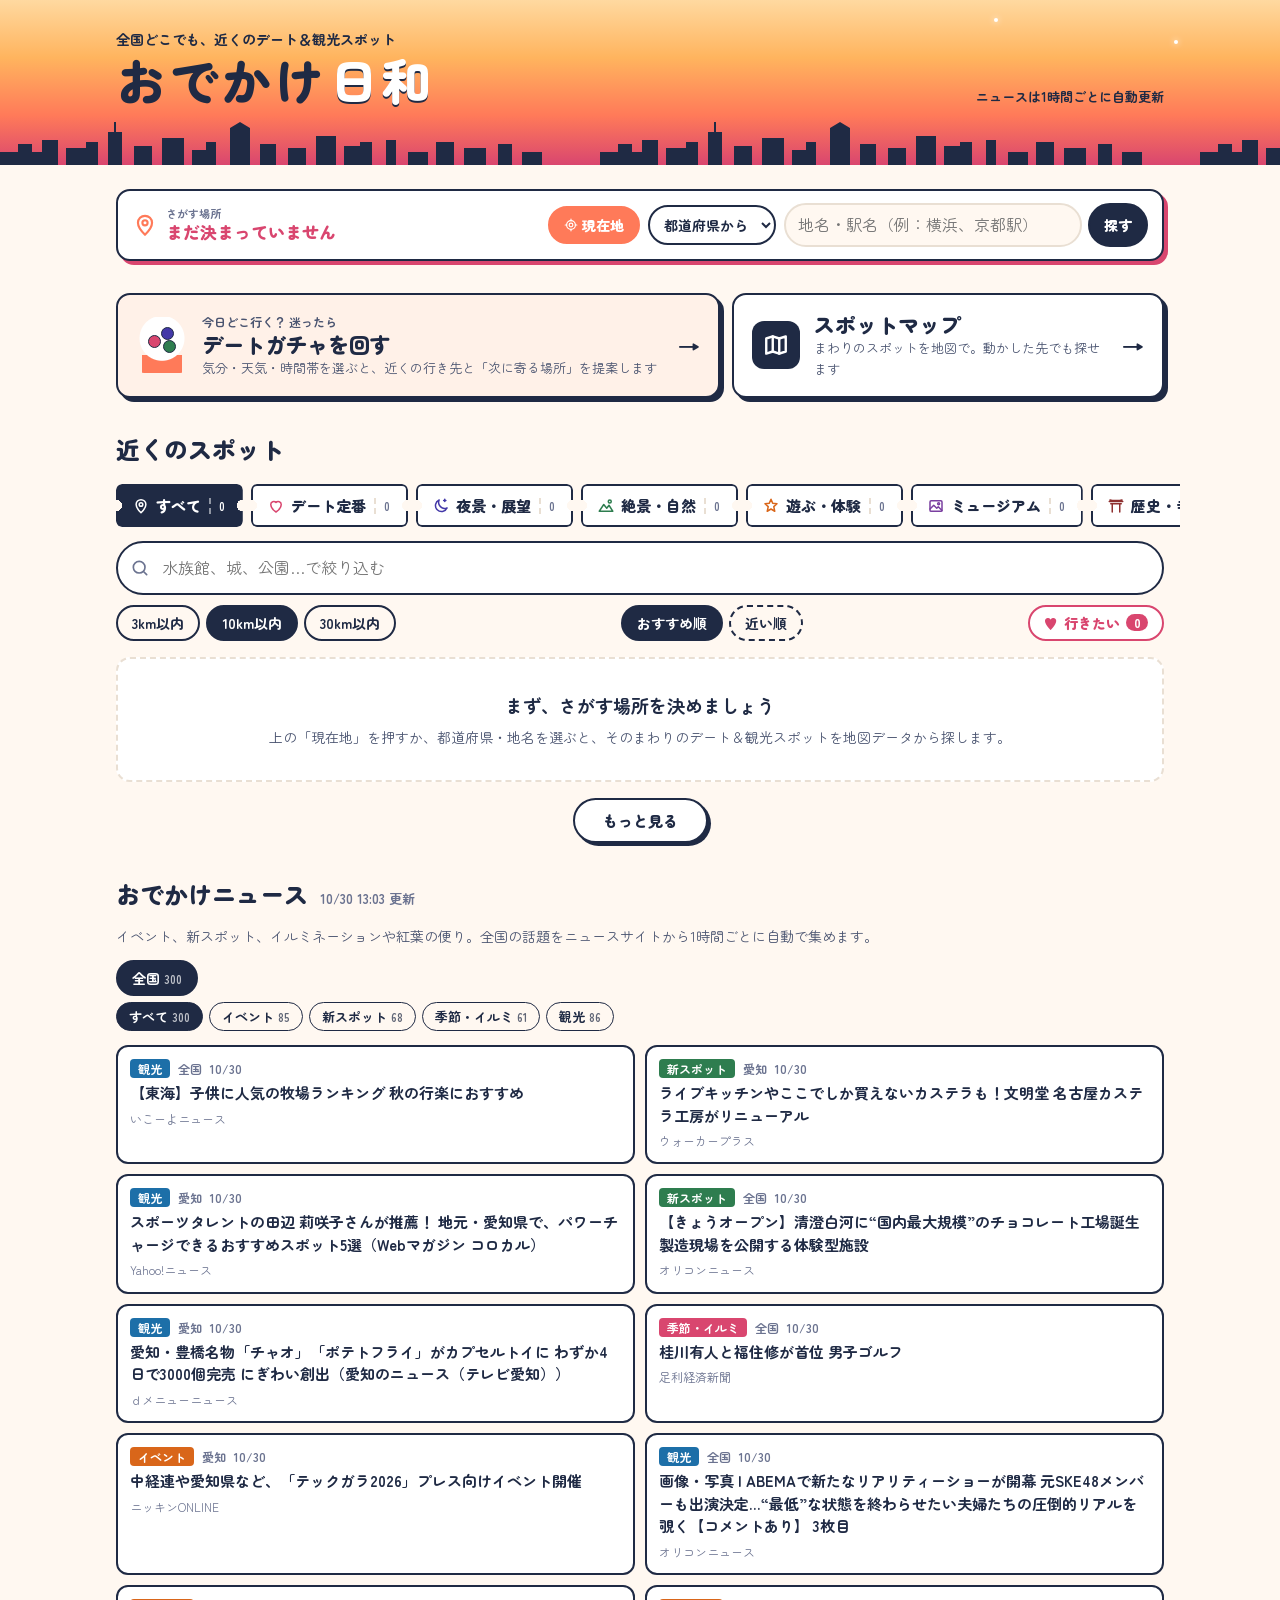
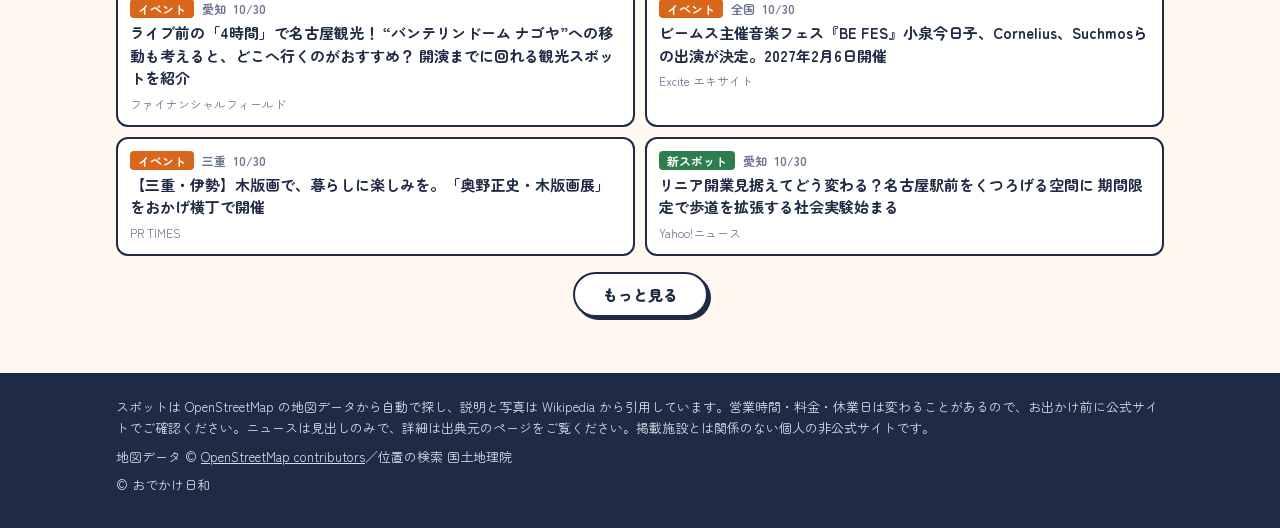
==== commit 719aea7b: "全国どこでも使えるようにする＋ホーム画面用アイコン - 現在地・都道府県・地名でさがす場所を決め、OpenStreetMapから周辺スポットを自動で探す - 説明と写真はWikipediaから。有名ど" ====
--- a/index.html
+++ b/index.html
@@ -3,14 +3,19 @@
 <head>
 <meta charset="utf-8">
 <meta name="viewport" content="width=device-width, initial-scale=1, viewport-fit=cover">
-<title>おでかけ日和｜東海・名古屋のデート＆観光スポットまとめ</title>
-<meta name="description" content="夜景、絶景、街歩き、雨の日でも楽しめる場所。東海・名古屋のデートスポットと観光スポットをまとめ、おでかけニュースを1時間ごとに自動で集める非公式サイト">
+<title>おでかけ日和｜全国どこでも、近くのデート＆観光スポット</title>
+<meta name="description" content="いる場所のまわりの夜景、絶景、水族館、美術館、歴史スポットを地図データから探して提案。全国のおでかけニュースも1時間ごとに自動でまとめる非公式サイト">
 <meta name="theme-color" content="#FF7A59">
 <meta property="og:title" content="おでかけ日和">
-<meta property="og:description" content="東海・名古屋のデート＆観光スポットまとめ">
+<meta property="og:description" content="全国どこでも、近くのデート＆観光スポットを探せるサイト">
 <meta property="og:type" content="website">
 <link rel="icon" href="assets/icon.svg" type="image/svg+xml">
 <link rel="manifest" href="manifest.webmanifest">
+<link rel="apple-touch-icon" href="assets/apple-touch-icon.png">
+<meta name="apple-mobile-web-app-capable" content="yes">
+<meta name="mobile-web-app-capable" content="yes">
+<meta name="apple-mobile-web-app-title" content="おでかけ日和">
+<meta name="apple-mobile-web-app-status-bar-style" content="default">
 <link rel="preconnect" href="https://fonts.googleapis.com">
 <link rel="preconnect" href="https://fonts.gstatic.com" crossorigin>
 <link href="https://fonts.googleapis.com/css2?family=Zen+Maru+Gothic:wght@500;700;900&display=swap" rel="stylesheet">
@@ -20,7 +25,7 @@
 <header class="site-header">
   <div class="wrap header-inner">
     <div>
-      <p class="tagline">東海・名古屋のデート＆観光スポットまとめ</p>
+      <p class="tagline">全国どこでも、近くのデート＆観光スポット</p>
       <h1 class="logo"><a href="./">おでかけ<span>日和</span></a></h1>
     </div>
     <p class="update-note">ニュースは1時間ごとに自動更新</p>
@@ -29,15 +34,17 @@
 </header>
 
 <main class="wrap main">
+  <div id="locbar"></div>
+
   <div class="entries">
     <a class="entry entry-gacha" href="gacha.html">
       <span class="entry-machine" aria-hidden="true"><i style="--c:#D9466F"></i><i style="--c:#4338A8"></i><i style="--c:#2E7D4F"></i></span>
-      <span class="entry-text"><small>週末どこ行く？ 迷ったら</small><b>デートガチャを回す</b><span>エリア・気分・天気を選ぶと、行き先と「次に寄る場所」を提案します</span></span>
+      <span class="entry-text"><small>今日どこ行く？ 迷ったら</small><b>デートガチャを回す</b><span>気分・天気・時間帯を選ぶと、近くの行き先と「次に寄る場所」を提案します</span></span>
       <span class="entry-arrow" aria-hidden="true">→</span>
     </a>
     <a class="entry entry-map" href="map.html">
       <span class="entry-icon" aria-hidden="true"><svg viewBox="0 0 24 24" fill="none" stroke="currentColor" stroke-width="2.2" stroke-linecap="round" stroke-linejoin="round"><path d="M9 4L3 6v14l6-2 6 2 6-2V4l-6 2z"/><path d="M9 4v14M15 6v14"/></svg></span>
-      <span class="entry-text"><b>スポットマップ</b><span>近くにあるスポットをまとめて地図で見る</span></span>
+      <span class="entry-text"><b>スポットマップ</b><span>まわりのスポットを地図で。動かした先でも探せます</span></span>
       <span class="entry-arrow" aria-hidden="true">→</span>
     </a>
   </div>
@@ -45,31 +52,34 @@
   <section class="season" id="season" aria-labelledby="season-heading" hidden>
     <div class="sec-head">
       <h2 id="season-heading"><span class="leaf" aria-hidden="true">🍁</span><span id="season-title">いまが見頃</span></h2>
-      <span class="sec-sub">この時期にこそ行きたい場所</span>
+      <span class="sec-sub">編集部のおすすめから、この時期にこそ行きたい場所</span>
     </div>
     <div class="season-row" id="season-row"></div>
   </section>
 
   <section aria-labelledby="spots-heading">
     <div class="sec-head">
-      <h2 id="spots-heading">スポットをさがす</h2>
+      <h2 id="spots-heading">近くのスポット</h2>
+      <span class="sec-sub" id="spots-sub"></span>
     </div>
     <nav class="tabs" id="tabs" aria-label="気分"></nav>
 
     <div class="tools">
       <form class="search" id="search-form" role="search">
-        <label class="visually-hidden" for="q">キーワードで探す</label>
+        <label class="visually-hidden" for="q">スポット名で絞り込む</label>
         <svg class="search-icon" viewBox="0 0 24 24" fill="none" stroke="currentColor" stroke-width="2" stroke-linecap="round" aria-hidden="true"><circle cx="11" cy="11" r="7"/><path d="M20 20l-3.5-3.5"/></svg>
-        <input type="search" id="q" placeholder="水族館、紅葉、犬山…" autocomplete="off" enterkeyhint="search">
+        <input type="search" id="q" placeholder="水族館、城、公園…で絞り込む" autocomplete="off" enterkeyhint="search">
       </form>
       <div class="tool-row">
-        <div class="areas" id="areas" role="group" aria-label="エリア"></div>
+        <div class="areas" id="radius" role="group" aria-label="範囲"></div>
+        <div class="areas" id="sort" role="group" aria-label="並び順"></div>
         <button type="button" class="saved-toggle" id="saved-toggle" aria-pressed="false"><span>行きたい</span> <span class="saved-count" id="saved-count">0</span></button>
       </div>
     </div>
 
     <p class="result-note" id="result-note"></p>
     <div class="grid" id="grid"></div>
+    <button type="button" class="more" id="more" hidden>もっと見る</button>
   </section>
 
   <section class="news" aria-labelledby="news-heading">
@@ -77,7 +87,8 @@
       <h2 id="news-heading">おでかけニュース</h2>
       <span class="sec-sub" id="news-updated"></span>
     </div>
-    <p class="lead">イベント、新スポット、イルミネーションや紅葉の便り。東海エリアの話題をニュースサイトから1時間ごとに自動で集めます。</p>
+    <p class="lead">イベント、新スポット、イルミネーションや紅葉の便り。全国の話題をニュースサイトから1時間ごとに自動で集めます。</p>
+    <div class="news-filter" id="news-scope" role="group" aria-label="地域"></div>
     <div class="news-filter" id="news-filter" role="group" aria-label="ニュースの種類"></div>
     <p class="status" id="news-status">ニュースを読み込み中…</p>
     <ul class="news-list" id="news-list"></ul>
@@ -87,7 +98,8 @@
 
 <footer class="site-footer">
   <div class="wrap">
-    <p>営業時間・料金・休業日は変わることがあります。お出かけ前に公式サイトでご確認ください。ニュースは見出しのみで、詳細は出典元のページをご覧ください。掲載施設とは関係のない個人の非公式サイトです。</p>
+    <p>スポットは OpenStreetMap の地図データから自動で探し、説明と写真は Wikipedia から引用しています。営業時間・料金・休業日は変わることがあるので、お出かけ前に公式サイトでご確認ください。ニュースは見出しのみで、詳細は出典元のページをご覧ください。掲載施設とは関係のない個人の非公式サイトです。</p>
+    <p>地図データ © <a href="https://www.openstreetmap.org/copyright" target="_blank" rel="noopener">OpenStreetMap contributors</a>／位置の検索 国土地理院</p>
     <p>© おでかけ日和</p>
   </div>
 </footer>
--- a/assets/style.css
+++ b/assets/style.css
@@ -417,3 +417,86 @@
 @media (prefers-reduced-motion: reduce) {
   *, *::before, *::after { animation: none !important; transition: none !important; }
 }
+
+/* ===== さがす場所のバー ===== */
+.locbar {
+  display: flex; flex-wrap: wrap; align-items: center; gap: 10px 16px;
+  padding: 12px 14px; background: var(--paper);
+  border: 2px solid var(--ink); border-radius: 14px; box-shadow: 4px 4px 0 var(--coral);
+}
+.locbar.is-empty { box-shadow: 4px 4px 0 var(--rose); animation: nudge 1.6s ease-in-out 2; }
+@keyframes nudge { 50% { transform: translateY(-2px); } }
+.loc-now { display: flex; align-items: center; gap: 8px; min-width: 0; flex: 1 1 220px; }
+.loc-pin { width: 26px; height: 26px; color: var(--coral); flex-shrink: 0; }
+.loc-text { display: flex; flex-direction: column; min-width: 0; line-height: 1.35; }
+.loc-text small { font-size: 11px; font-weight: 700; color: var(--muted); }
+.loc-label { font-size: 17px; font-weight: 900; overflow: hidden; text-overflow: ellipsis; white-space: nowrap; }
+.locbar.is-empty .loc-label { color: var(--rose); }
+.loc-actions { display: flex; flex-wrap: wrap; align-items: center; gap: 8px; flex: 1 1 420px; }
+.loc-btn {
+  display: inline-flex; align-items: center; gap: 4px; flex-shrink: 0;
+  padding: 7px 14px; font-size: 14px; font-weight: 900; color: #fff;
+  background: var(--ink); border: 2px solid var(--ink); border-radius: 999px;
+}
+.loc-btn:disabled { opacity: .6; cursor: default; }
+.loc-gps { background: var(--coral); border-color: var(--coral); }
+.loc-pref {
+  padding: 7px 10px; font: inherit; font-size: 14px; font-weight: 700; color: var(--ink);
+  background: var(--paper); border: 2px solid var(--ink); border-radius: 999px; max-width: 150px;
+}
+.loc-search { display: flex; gap: 6px; flex: 1 1 200px; min-width: 0; }
+.loc-search input {
+  flex: 1; min-width: 0; padding: 7px 12px; font: inherit; font-size: 16px; color: var(--ink);
+  background: var(--ground); border: 2px solid var(--line); border-radius: 999px;
+}
+.locbar-compact { padding: 10px 12px; box-shadow: none; border-width: 2px; }
+.locbar-compact .loc-label { font-size: 15px; }
+.gacha-panel .locbar { box-shadow: none; border-color: var(--line); border-radius: 12px; }
+
+/* ===== 状態表示 ===== */
+.prompt {
+  grid-column: 1 / -1; padding: 32px 20px; text-align: center; color: var(--sub);
+  background: var(--paper); border: 2px dashed var(--line); border-radius: 14px;
+}
+.prompt b { display: block; font-size: 18px; color: var(--ink); margin-bottom: 6px; }
+.prompt p { margin: 0; font-size: 14px; }
+.prompt .more { margin-top: 14px; }
+.spinner {
+  display: block; width: 34px; height: 34px; margin: 0 auto 12px;
+  border: 4px solid var(--line); border-top-color: var(--coral); border-radius: 50%;
+  animation: spin 0.9s linear infinite;
+}
+@keyframes spin { to { transform: rotate(360deg); } }
+.area-sub { border-style: dashed; }
+.nf-sub { font-size: 13px; padding: 4px 12px; border-width: 1.5px; }
+#news-scope { margin-bottom: 6px; }
+
+/* ===== カードの追加部品 ===== */
+.badge-pick {
+  flex-shrink: 0; font-size: 11px; font-weight: 900; padding: 1px 8px; border-radius: 999px;
+  background: var(--ink); color: #fff;
+}
+.ticket-img { aspect-ratio: 16 / 9; max-height: 220px; overflow: hidden; background: var(--line); border-bottom: 2px solid var(--ink); }
+.ticket-img img { width: 100%; height: 100%; object-fit: cover; display: block; }
+.src-link { font-size: 11px; color: var(--muted); text-decoration: underline; margin-left: 2px; }
+
+/* ===== 地図の追加部品 ===== */
+.map-bar .locbar { margin-bottom: 8px; }
+.map-tools { align-items: center; }
+.map-tools .area { padding: 4px 12px; font-size: 13px; }
+.map-status { font-size: 12px; font-weight: 700; color: var(--muted); }
+.map-wrap { position: relative; flex: 1; display: flex; min-height: 300px; }
+.map-wrap #map { flex: 1; }
+.here-btn {
+  position: absolute; z-index: 1000; left: 50%; top: 12px; transform: translateX(-50%);
+  padding: 9px 18px; font-size: 14px; font-weight: 900; color: #fff;
+  background: var(--coral); border: 2px solid var(--ink); border-radius: 999px; box-shadow: 3px 3px 0 var(--ink);
+}
+.pin { position: relative; }
+.pin.big { width: 36px; height: 36px; }
+.pin.big svg { width: 19px; height: 19px; }
+.pop-img { display: block; width: 100%; height: 120px; object-fit: cover; border-radius: 8px; margin-bottom: 8px; }
+@media (max-width: 600px) {
+  .map-bar .locbar .loc-actions { flex-basis: 100%; }
+  .loc-pref { max-width: 150px; }
+}
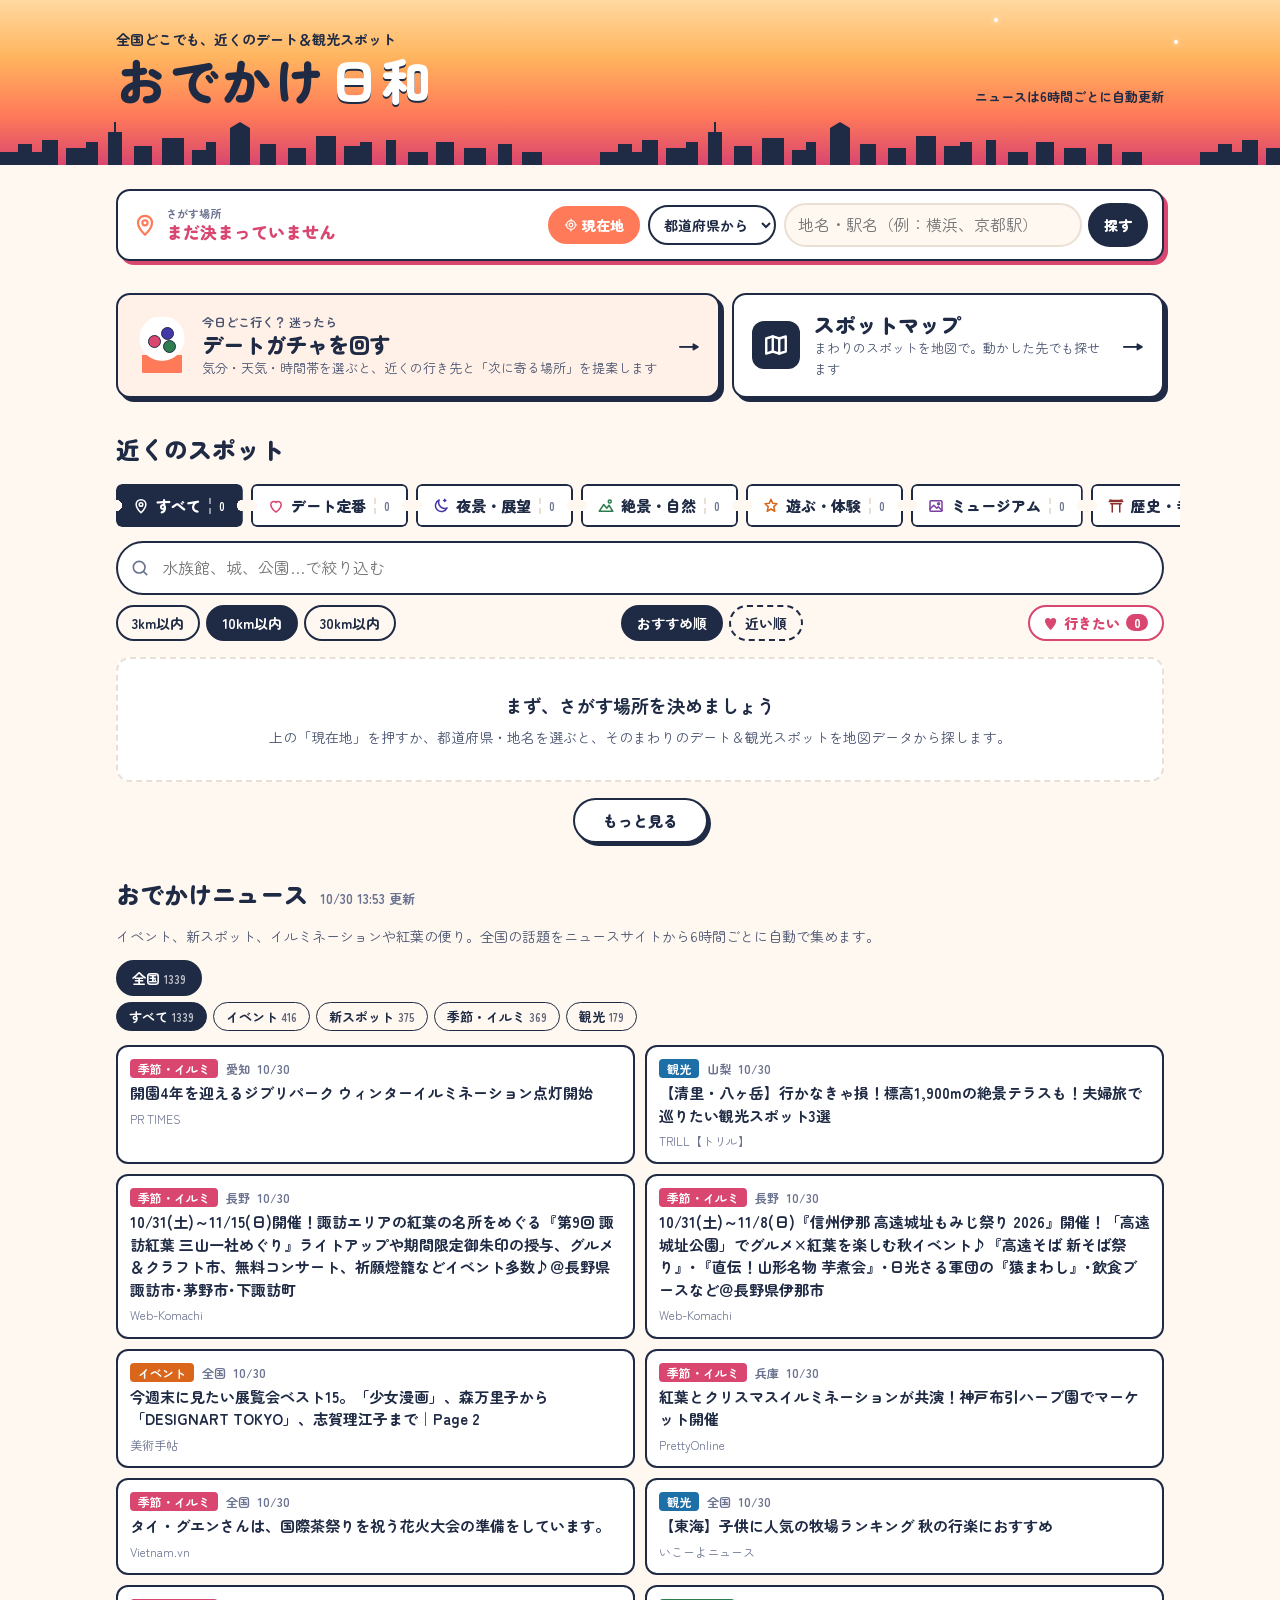
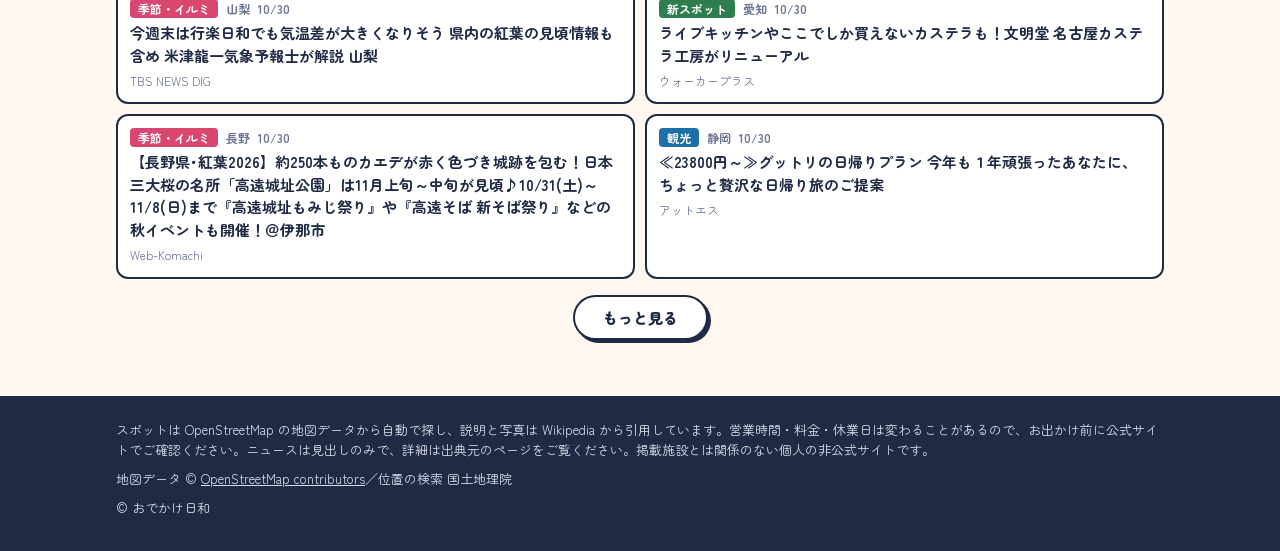
==== commit 0578aea4: "ニュース更新を6時間ごと・毎回47都道府県すべてにする Co-Authored-By: Claude Opus 5.5 <noreply@anthropic.com> Claude-Session: " ====
--- a/index.html
+++ b/index.html
@@ -4,7 +4,7 @@
 <meta charset="utf-8">
 <meta name="viewport" content="width=device-width, initial-scale=1, viewport-fit=cover">
 <title>おでかけ日和｜全国どこでも、近くのデート＆観光スポット</title>
-<meta name="description" content="いる場所のまわりの夜景、絶景、水族館、美術館、歴史スポットを地図データから探して提案。全国のおでかけニュースも1時間ごとに自動でまとめる非公式サイト">
+<meta name="description" content="いる場所のまわりの夜景、絶景、水族館、美術館、歴史スポットを地図データから探して提案。全国のおでかけニュースも6時間ごとに自動でまとめる非公式サイト">
 <meta name="theme-color" content="#FF7A59">
 <meta property="og:title" content="おでかけ日和">
 <meta property="og:description" content="全国どこでも、近くのデート＆観光スポットを探せるサイト">
@@ -28,7 +28,7 @@
       <p class="tagline">全国どこでも、近くのデート＆観光スポット</p>
       <h1 class="logo"><a href="./">おでかけ<span>日和</span></a></h1>
     </div>
-    <p class="update-note">ニュースは1時間ごとに自動更新</p>
+    <p class="update-note">ニュースは6時間ごとに自動更新</p>
   </div>
   <div class="skyline" aria-hidden="true"></div>
 </header>
@@ -87,7 +87,7 @@
       <h2 id="news-heading">おでかけニュース</h2>
       <span class="sec-sub" id="news-updated"></span>
     </div>
-    <p class="lead">イベント、新スポット、イルミネーションや紅葉の便り。全国の話題をニュースサイトから1時間ごとに自動で集めます。</p>
+    <p class="lead">イベント、新スポット、イルミネーションや紅葉の便り。全国の話題をニュースサイトから6時間ごとに自動で集めます。</p>
     <div class="news-filter" id="news-scope" role="group" aria-label="地域"></div>
     <div class="news-filter" id="news-filter" role="group" aria-label="ニュースの種類"></div>
     <p class="status" id="news-status">ニュースを読み込み中…</p>
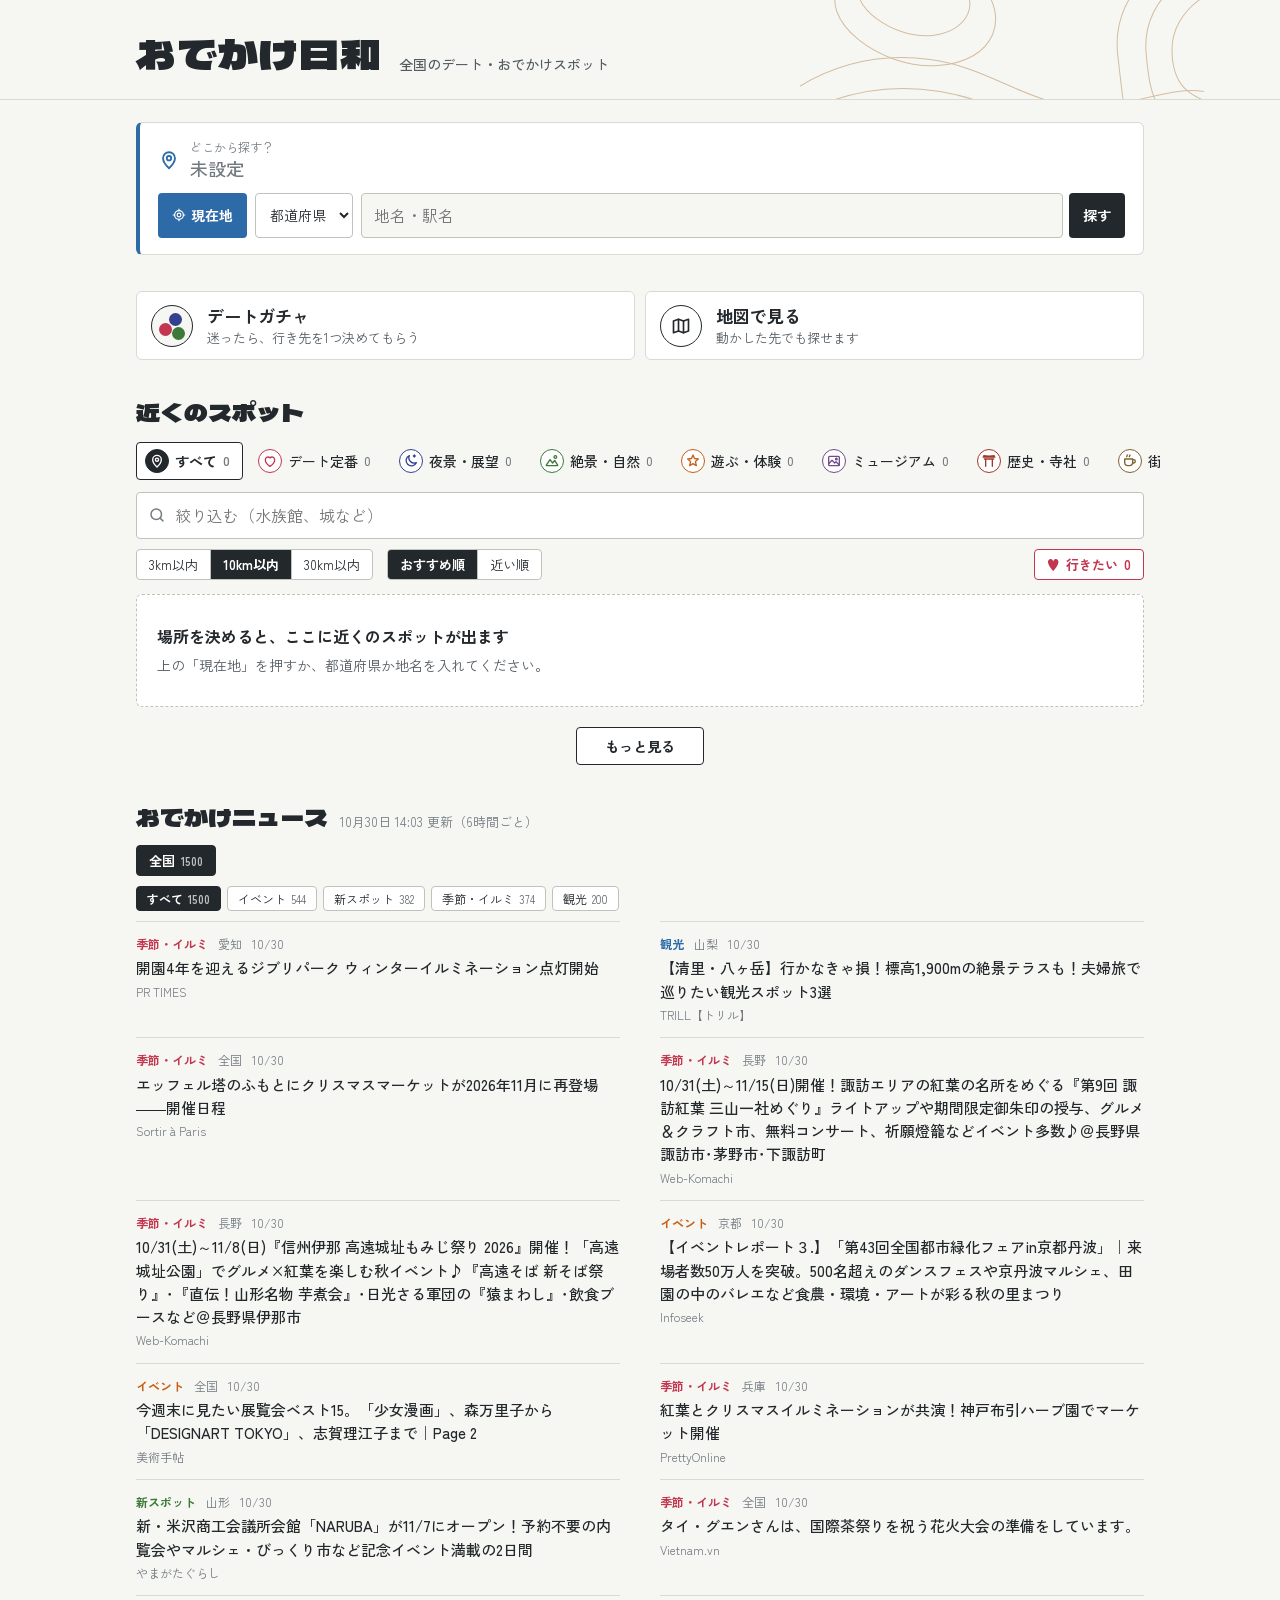
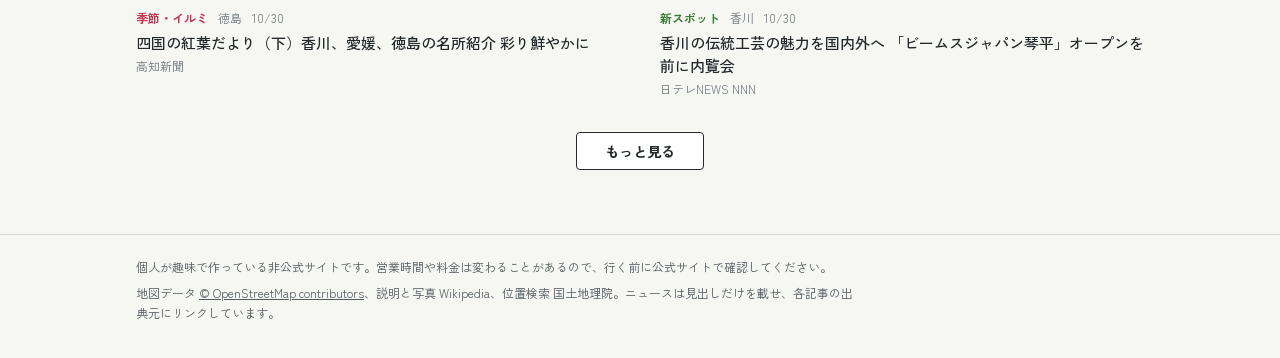
==== commit e920dd23: "見た目と文章を作り直す（地形図ふうのデザイン） - 夕焼けのグラデーション・影・ピル型ボタン・絵文字・矢印をやめ、地形図の紙と記号をもとにしたデザインに - スポットを凡例の行のように並べ、距離を大き" ====
--- a/index.html
+++ b/index.html
@@ -3,9 +3,9 @@
 <head>
 <meta charset="utf-8">
 <meta name="viewport" content="width=device-width, initial-scale=1, viewport-fit=cover">
-<title>おでかけ日和｜全国どこでも、近くのデート＆観光スポット</title>
+<title>おでかけ日和 - 全国のデート・おでかけスポット</title>
 <meta name="description" content="いる場所のまわりの夜景、絶景、水族館、美術館、歴史スポットを地図データから探して提案。全国のおでかけニュースも6時間ごとに自動でまとめる非公式サイト">
-<meta name="theme-color" content="#FF7A59">
+<meta name="theme-color" content="#F6F7F2">
 <meta property="og:title" content="おでかけ日和">
 <meta property="og:description" content="全国どこでも、近くのデート＆観光スポットを探せるサイト">
 <meta property="og:type" content="website">
@@ -18,41 +18,34 @@
 <meta name="apple-mobile-web-app-status-bar-style" content="default">
 <link rel="preconnect" href="https://fonts.googleapis.com">
 <link rel="preconnect" href="https://fonts.gstatic.com" crossorigin>
-<link href="https://fonts.googleapis.com/css2?family=Zen+Maru+Gothic:wght@500;700;900&display=swap" rel="stylesheet">
+<link href="https://fonts.googleapis.com/css2?family=Dela+Gothic+One&family=Zen+Kaku+Gothic+New:wght@400;500;700&display=swap" rel="stylesheet">
 <link rel="stylesheet" href="assets/style.css">
 </head>
 <body>
 <header class="site-header">
   <div class="wrap header-inner">
-    <div>
-      <p class="tagline">全国どこでも、近くのデート＆観光スポット</p>
-      <h1 class="logo"><a href="./">おでかけ<span>日和</span></a></h1>
-    </div>
-    <p class="update-note">ニュースは6時間ごとに自動更新</p>
+    <h1 class="logo"><a href="./">おでかけ日和</a></h1>
+    <p class="tagline">全国のデート・おでかけスポット</p>
   </div>
-  <div class="skyline" aria-hidden="true"></div>
 </header>
 
 <main class="wrap main">
   <div id="locbar"></div>
 
-  <div class="entries">
-    <a class="entry entry-gacha" href="gacha.html">
-      <span class="entry-machine" aria-hidden="true"><i style="--c:#D9466F"></i><i style="--c:#4338A8"></i><i style="--c:#2E7D4F"></i></span>
-      <span class="entry-text"><small>今日どこ行く？ 迷ったら</small><b>デートガチャを回す</b><span>気分・天気・時間帯を選ぶと、近くの行き先と「次に寄る場所」を提案します</span></span>
-      <span class="entry-arrow" aria-hidden="true">→</span>
+  <nav class="entries" aria-label="ほかのページ">
+    <a class="entry" href="gacha.html">
+      <span class="entry-machine" aria-hidden="true"><i style="--c:#C2364F"></i><i style="--c:#34418F"></i><i style="--c:#3D7A3A"></i></span>
+      <span class="entry-text"><b>デートガチャ</b><span>迷ったら、行き先を1つ決めてもらう</span></span>
     </a>
-    <a class="entry entry-map" href="map.html">
-      <span class="entry-icon" aria-hidden="true"><svg viewBox="0 0 24 24" fill="none" stroke="currentColor" stroke-width="2.2" stroke-linecap="round" stroke-linejoin="round"><path d="M9 4L3 6v14l6-2 6 2 6-2V4l-6 2z"/><path d="M9 4v14M15 6v14"/></svg></span>
-      <span class="entry-text"><b>スポットマップ</b><span>まわりのスポットを地図で。動かした先でも探せます</span></span>
-      <span class="entry-arrow" aria-hidden="true">→</span>
+    <a class="entry" href="map.html">
+      <span class="entry-icon" aria-hidden="true"><svg viewBox="0 0 24 24" fill="none" stroke="currentColor" stroke-width="2" stroke-linecap="round" stroke-linejoin="round"><path d="M9 4L3 6v14l6-2 6 2 6-2V4l-6 2z"/><path d="M9 4v14M15 6v14"/></svg></span>
+      <span class="entry-text"><b>地図で見る</b><span>動かした先でも探せます</span></span>
     </a>
-  </div>
+  </nav>
 
   <section class="season" id="season" aria-labelledby="season-heading" hidden>
     <div class="sec-head">
-      <h2 id="season-heading"><span class="leaf" aria-hidden="true">🍁</span><span id="season-title">いまが見頃</span></h2>
-      <span class="sec-sub">編集部のおすすめから、この時期にこそ行きたい場所</span>
+      <h2 id="season-heading"><span id="season-title">いまが見頃</span></h2>
     </div>
     <div class="season-row" id="season-row"></div>
   </section>
@@ -68,7 +61,7 @@
       <form class="search" id="search-form" role="search">
         <label class="visually-hidden" for="q">スポット名で絞り込む</label>
         <svg class="search-icon" viewBox="0 0 24 24" fill="none" stroke="currentColor" stroke-width="2" stroke-linecap="round" aria-hidden="true"><circle cx="11" cy="11" r="7"/><path d="M20 20l-3.5-3.5"/></svg>
-        <input type="search" id="q" placeholder="水族館、城、公園…で絞り込む" autocomplete="off" enterkeyhint="search">
+        <input type="search" id="q" placeholder="絞り込む（水族館、城など）" autocomplete="off" enterkeyhint="search">
       </form>
       <div class="tool-row">
         <div class="areas" id="radius" role="group" aria-label="範囲"></div>
@@ -87,7 +80,6 @@
       <h2 id="news-heading">おでかけニュース</h2>
       <span class="sec-sub" id="news-updated"></span>
     </div>
-    <p class="lead">イベント、新スポット、イルミネーションや紅葉の便り。全国の話題をニュースサイトから6時間ごとに自動で集めます。</p>
     <div class="news-filter" id="news-scope" role="group" aria-label="地域"></div>
     <div class="news-filter" id="news-filter" role="group" aria-label="ニュースの種類"></div>
     <p class="status" id="news-status">ニュースを読み込み中…</p>
@@ -98,9 +90,8 @@
 
 <footer class="site-footer">
   <div class="wrap">
-    <p>スポットは OpenStreetMap の地図データから自動で探し、説明と写真は Wikipedia から引用しています。営業時間・料金・休業日は変わることがあるので、お出かけ前に公式サイトでご確認ください。ニュースは見出しのみで、詳細は出典元のページをご覧ください。掲載施設とは関係のない個人の非公式サイトです。</p>
-    <p>地図データ © <a href="https://www.openstreetmap.org/copyright" target="_blank" rel="noopener">OpenStreetMap contributors</a>／位置の検索 国土地理院</p>
-    <p>© おでかけ日和</p>
+    <p>個人が趣味で作っている非公式サイトです。営業時間や料金は変わることがあるので、行く前に公式サイトで確認してください。</p>
+    <p>地図データ <a href="https://www.openstreetmap.org/copyright" target="_blank" rel="noopener">© OpenStreetMap contributors</a>、説明と写真 Wikipedia、位置検索 国土地理院。ニュースは見出しだけを載せ、各記事の出典元にリンクしています。</p>
   </div>
 </footer>
 
--- a/assets/style.css
+++ b/assets/style.css
@@ -1,502 +1,375 @@
+/* おでかけ日和
+ * 地形図の紙と記号をもとにしたデザイン。
+ * 地の色は薄い灰緑、線は等高線の茶、ジャンルの色は地図記号の色に寄せている。
+ */
 :root {
-  --ink: #1F2A44;
-  --sub: #4A5470;
-  --muted: #6B7390;
-  --ground: #FFF8F1;
-  --paper: #FFFFFF;
-  --coral: #FF7A59;
-  --sunset: #FFB45E;
-  --rose: #D9466F;
-  --line: #E9DFD3;
+  --paper: #F6F7F2;
+  --sheet: #FFFFFF;
+  --ink: #23282C;
+  --sub: #545C63;
+  --muted: #737B82;
+  --line: #D8DBD2;
+  --contour: #B98B5E;
+  --water: #2D6BA8;
+  --heart: #C2364F;
+  --display: 'Dela Gothic One', 'Hiragino Sans', 'Yu Gothic', sans-serif;
+  --body: 'Zen Kaku Gothic New', 'Hiragino Sans', 'Hiragino Kaku Gothic ProN', 'Yu Gothic', sans-serif;
 }
 
 * { box-sizing: border-box; }
-html { scroll-padding-top: 80px; }
+html { scroll-padding-top: 72px; }
 body {
   margin: 0;
-  background: var(--ground);
+  background: var(--paper);
   color: var(--ink);
-  font-family: 'Zen Maru Gothic', 'Hiragino Maru Gothic ProN', 'Hiragino Sans', sans-serif;
-  line-height: 1.6;
+  font-family: var(--body);
+  font-size: 15px;
+  line-height: 1.7;
   -webkit-text-size-adjust: 100%;
 }
-a { color: inherit; text-decoration: none; }
+a { color: inherit; }
 button { font-family: inherit; cursor: pointer; color: inherit; }
-:focus-visible { outline: 3px solid var(--coral); outline-offset: 2px; }
+:focus-visible { outline: 2px solid var(--water); outline-offset: 2px; }
 .visually-hidden { position: absolute; width: 1px; height: 1px; overflow: hidden; clip: rect(0 0 0 0); white-space: nowrap; }
 
 .wrap {
-  max-width: 1080px; margin: 0 auto;
+  max-width: 1040px; margin: 0 auto;
   padding-left: max(16px, env(safe-area-inset-left));
   padding-right: max(16px, env(safe-area-inset-right));
 }
 
-/* ===== ヘッダー：夕焼け空と街のシルエット ===== */
+/* ===== ヘッダー：等高線 ===== */
 .site-header {
-  position: relative; overflow: hidden;
-  background: linear-gradient(180deg, #FFD9A0 0%, var(--sunset) 35%, var(--coral) 70%, var(--rose) 100%);
-  color: var(--ink);
+  border-bottom: 1px solid var(--line);
+  background-color: var(--paper);
+  background-image: url("data:image/svg+xml,%3Csvg xmlns='http://www.w3.org/2000/svg' width='520' height='220' viewBox='0 0 520 220'%3E%3Cg fill='none' stroke='%23B98B5E' stroke-width='1' opacity='.55'%3E%3Cpath d='M372 110c0-38 40-70 90-66s74 40 62 76-58 58-98 48-54-24-54-58z'/%3E%3Cpath d='M346 112c-4-56 52-98 118-92s98 58 82 108-82 82-136 70-60-38-64-86z'/%3E%3Cpath d='M318 118c-10-72 62-124 146-116s128 76 104 140-106 106-176 90-66-50-74-114z'/%3E%3Cpath d='M-20 160c40-30 90-48 150-40s96 44 150 46 90-20 124-14'/%3E%3Cpath d='M-20 186c48-30 100-44 160-34s100 40 152 40 96-16 140-8'/%3E%3Cpath d='M-20 212c54-28 110-40 170-28s104 34 156 34 104-12 154-2'/%3E%3Cpath d='M60 40c30-18 70-20 96 0s14 52-24 56-86-30-72-56z'/%3E%3Cpath d='M40 44c34-34 104-36 138-2s18 80-40 84-122-46-98-82z'/%3E%3C/g%3E%3C/svg%3E");
+  background-position: right -40px center;
+  background-repeat: no-repeat;
 }
 .header-inner {
-  position: relative; z-index: 1;
-  padding-top: 28px; padding-bottom: 58px;
-  display: flex; flex-wrap: wrap; align-items: flex-end; justify-content: space-between; gap: 8px 16px;
-}
-.tagline { margin: 0 0 2px; font-size: 14px; font-weight: 700; }
-.logo { margin: 0; font-size: 50px; font-weight: 900; letter-spacing: .05em; line-height: 1.1; }
-.logo span { color: #fff; text-shadow: 0 2px 0 var(--ink); margin-left: .05em; }
-.update-note { margin: 0; font-size: 13px; font-weight: 700; }
-.skyline {
-  position: absolute; left: 0; right: 0; bottom: -1px; height: 48px;
-  background: url("data:image/svg+xml,%3Csvg xmlns='http://www.w3.org/2000/svg' viewBox='0 0 600 48' preserveAspectRatio='none'%3E%3Cpath fill='%231F2A44' d='M0 48V34h18v-8h14v8h10V22h16v26h8V30h20v-6h12v24h10V14h6V4h2v10h6v34h12V28h18v20h10V20h22v28h8V32h14v-8h10v24h14V10l10-6 10 6v38h10V26h16v22h12V30h18v18h10V18h20v30h8V28h16v-4h12v24h14V22h10v26h12V34h20v14h8V24h18v24h10V30h22v18h12V26h14v22h10V34h20v14z'/%3E%3C/svg%3E") repeat-x;
-  background-size: 600px 48px;
-}
-/* 星がまたたくワンポイント */
-.site-header::before, .site-header::after {
-  content: ""; position: absolute; width: 4px; height: 4px; border-radius: 50%; background: #fff;
-  box-shadow: 0 0 6px #fff; animation: twinkle 3s ease-in-out infinite;
-}
-.site-header::before { top: 18px; right: 22%; }
-.site-header::after { top: 40px; right: 8%; animation-delay: 1.4s; }
-@keyframes twinkle { 50% { opacity: .2; } }
-
-.main { padding-top: 24px; padding-bottom: 56px; display: flex; flex-direction: column; gap: 32px; }
-
-/* ===== 入口カード ===== */
-.entries { display: grid; gap: 12px; }
-@media (min-width: 760px) { .entries { grid-template-columns: 1.4fr 1fr; } }
+  padding-top: 30px; padding-bottom: 22px;
+  display: flex; flex-wrap: wrap; align-items: baseline; gap: 4px 18px;
+}
+.logo { margin: 0; font-family: var(--display); font-weight: 400; font-size: 40px; line-height: 1.15; letter-spacing: .02em; }
+.logo a { text-decoration: none; }
+.tagline { margin: 0; font-size: 14px; font-weight: 500; color: var(--sub); }
+
+.main { padding-top: 22px; padding-bottom: 64px; display: flex; flex-direction: column; gap: 36px; }
+
+/* ===== どこから探す ===== */
+.locbar {
+  display: flex; flex-direction: column; gap: 12px;
+  padding: 16px 18px; background: var(--sheet);
+  border: 1px solid var(--line); border-left: 4px solid var(--water); border-radius: 6px;
+}
+.loc-now { display: flex; align-items: center; gap: 10px; min-width: 0; }
+.loc-pin { width: 22px; height: 22px; color: var(--water); flex-shrink: 0; }
+.loc-text { display: flex; flex-direction: column; min-width: 0; line-height: 1.4; }
+.loc-text small { font-size: 12px; color: var(--muted); }
+.loc-label { font-size: 18px; font-weight: 700; overflow: hidden; text-overflow: ellipsis; white-space: nowrap; }
+.locbar.is-empty .loc-label { color: var(--muted); font-weight: 500; }
+.loc-actions { display: flex; flex-wrap: wrap; align-items: stretch; gap: 8px; }
+.loc-btn {
+  display: inline-flex; align-items: center; justify-content: center; gap: 5px; flex-shrink: 0;
+  padding: 8px 14px; font-size: 14px; font-weight: 700; color: #fff;
+  background: var(--ink); border: 0; border-radius: 4px;
+}
+.loc-btn:disabled { opacity: .6; cursor: default; }
+.loc-gps { background: var(--water); }
+.loc-pref {
+  padding: 8px 10px; font: inherit; font-size: 14px; color: var(--ink);
+  background: var(--sheet); border: 1px solid #BFC4BA; border-radius: 4px; max-width: 150px;
+}
+.loc-search { display: flex; gap: 6px; flex: 1 1 220px; min-width: 0; }
+.loc-search input {
+  flex: 1; min-width: 0; padding: 8px 12px; font: inherit; font-size: 16px; color: var(--ink);
+  background: var(--paper); border: 1px solid #BFC4BA; border-radius: 4px;
+}
+.locbar-compact { padding: 12px 14px; gap: 10px; }
+.locbar-compact .loc-label { font-size: 15px; }
+
+/* ===== ほかのページへ ===== */
+.entries { display: grid; gap: 10px; }
+@media (min-width: 720px) { .entries { grid-template-columns: 1fr 1fr; } }
 .entry {
-  display: flex; align-items: center; gap: 14px; padding: 16px 18px;
-  background: var(--paper); border: 2px solid var(--ink); border-radius: 14px;
-  box-shadow: 4px 4px 0 var(--ink); transition: transform .15s, box-shadow .15s;
-}
-.entry:hover { transform: translate(-2px, -2px); box-shadow: 6px 6px 0 var(--ink); }
-.entry:active { transform: translate(2px, 2px); box-shadow: 2px 2px 0 var(--ink); }
-.entry-gacha { background: #FFF1E8; }
-.entry-text { display: flex; flex-direction: column; min-width: 0; flex: 1; }
-.entry-text small { font-size: 12px; font-weight: 700; color: var(--sub); }
-.entry-text b { font-size: 21px; font-weight: 900; line-height: 1.3; }
+  display: flex; align-items: center; gap: 14px; padding: 12px 14px;
+  text-decoration: none; background: var(--sheet); border: 1px solid var(--line); border-radius: 6px;
+}
+.entry:hover { border-color: var(--ink); }
+.entry-text { display: flex; flex-direction: column; min-width: 0; line-height: 1.45; }
+.entry-text b { font-size: 17px; }
 .entry-text span { font-size: 13px; color: var(--sub); }
-.entry-arrow { font-size: 22px; font-weight: 900; }
-.entry-icon {
-  width: 48px; height: 48px; flex-shrink: 0; display: grid; place-items: center;
-  background: var(--ink); color: #fff; border-radius: 12px;
-}
-.entry-icon svg { width: 26px; height: 26px; }
+.entry-icon { width: 42px; height: 42px; flex-shrink: 0; display: grid; place-items: center; color: var(--ink); border: 1.5px solid var(--ink); border-radius: 50%; }
+.entry-icon svg { width: 20px; height: 20px; }
 .entry-machine {
-  position: relative; width: 52px; height: 56px; flex-shrink: 0;
-  background: radial-gradient(circle at 50% 38%, #fff 0 22px, transparent 23px), linear-gradient(var(--coral), var(--coral)) 50% 100% / 40px 18px no-repeat;
-  border-radius: 8px;
-}
-.entry-machine i {
-  position: absolute; width: 13px; height: 13px; border-radius: 50%; background: var(--c);
-  border: 1.5px solid var(--ink);
-}
-.entry-machine i:nth-child(1) { left: 12px; top: 18px; }
-.entry-machine i:nth-child(2) { left: 25px; top: 10px; }
-.entry-machine i:nth-child(3) { left: 27px; top: 23px; }
-.entry:hover .entry-machine i { animation: bob .5s ease-in-out infinite alternate; }
-.entry:hover .entry-machine i:nth-child(2) { animation-delay: .15s; }
-.entry:hover .entry-machine i:nth-child(3) { animation-delay: .3s; }
-@keyframes bob { to { transform: translateY(-4px); } }
+  position: relative; width: 42px; height: 42px; flex-shrink: 0;
+  border: 1.5px solid var(--ink); border-radius: 50%; overflow: hidden; background: var(--paper);
+}
+.entry-machine i { position: absolute; width: 13px; height: 13px; border-radius: 50%; background: var(--c); }
+.entry-machine i:nth-child(1) { left: 7px; top: 17px; }
+.entry-machine i:nth-child(2) { left: 17px; top: 7px; }
+.entry-machine i:nth-child(3) { left: 20px; top: 21px; }
 
 /* ===== 見出し ===== */
-.sec-head { display: flex; flex-wrap: wrap; align-items: baseline; gap: 4px 12px; margin-bottom: 12px; }
-.sec-head h2 { margin: 0; font-size: 24px; font-weight: 900; display: flex; align-items: center; gap: 6px; }
-.sec-sub { font-size: 13px; color: var(--muted); font-weight: 700; }
-.lead { margin: 0 0 12px; font-size: 14px; color: var(--sub); }
-
-/* ===== いま見頃 ===== */
+.sec-head { display: flex; flex-wrap: wrap; align-items: baseline; gap: 2px 12px; margin-bottom: 12px; }
+.sec-head h2 { margin: 0; font-family: var(--display); font-weight: 400; font-size: 24px; line-height: 1.3; }
+.sec-sub { font-size: 13px; color: var(--muted); }
+
+/* ===== 見頃 ===== */
 .season-row {
   display: flex; gap: 10px; overflow-x: auto; scrollbar-width: none;
-  margin: 0 -16px; padding: 4px 16px 10px; scroll-snap-type: x mandatory;
+  margin: 0 -16px; padding: 0 16px 4px;
 }
 .season-row::-webkit-scrollbar { display: none; }
 .mini {
-  flex: 0 0 170px; scroll-snap-align: start; position: relative;
-  display: flex; flex-direction: column; gap: 2px; padding: 12px 14px 12px;
-  background: var(--paper); border: 2px solid var(--ink); border-radius: 12px;
-  border-top: 8px solid var(--c);
-  transition: transform .15s;
-}
-.mini:hover { transform: translateY(-3px); }
-.mini-icon { position: absolute; right: 10px; top: 8px; color: var(--c); }
-.mini-icon svg { width: 20px; height: 20px; }
-.mini-area { font-size: 11px; font-weight: 700; color: var(--muted); }
-.mini b { font-size: 15px; line-height: 1.35; padding-right: 18px; }
-.mini-when { font-size: 11px; font-weight: 700; color: var(--c); margin-top: auto; padding-top: 4px; }
-
-/* ===== 気分タブ：切符 ===== */
+  flex: 0 0 168px; display: flex; flex-direction: column; gap: 2px; padding: 10px 12px;
+  text-decoration: none; background: var(--sheet); border: 1px solid var(--line); border-top: 3px solid var(--c); border-radius: 4px;
+}
+.mini:hover { border-color: var(--ink); border-top-color: var(--c); }
+.mini-area { font-size: 12px; color: var(--muted); }
+.mini b { font-size: 15px; line-height: 1.4; }
+.mini-when { font-size: 12px; color: var(--c); font-weight: 700; margin-top: auto; padding-top: 2px; }
+
+/* ===== ジャンル：地図の凡例 ===== */
 .tabs {
-  display: flex; gap: 8px; overflow-x: auto; scrollbar-width: none;
-  margin: 0 -16px; padding: 4px 16px 10px;
+  display: flex; gap: 6px; overflow-x: auto; scrollbar-width: none;
+  margin: 0 -16px; padding: 2px 16px 8px;
 }
 .tabs::-webkit-scrollbar { display: none; }
 .tab {
-  flex: 0 0 auto; position: relative;
-  display: flex; align-items: center; gap: 6px;
-  padding: 9px 16px 9px 14px;
-  background: var(--paper); color: var(--ink);
-  border: 2px solid var(--ink); border-radius: 6px;
-  font-size: 15px; font-weight: 900;
-  /* 両端の切り欠き */
-  -webkit-mask: radial-gradient(circle 6px at 0 50%, #0000 98%, #000) left / 51% 100% no-repeat,
-                radial-gradient(circle 6px at 100% 50%, #0000 98%, #000) right / 51% 100% no-repeat;
-          mask: radial-gradient(circle 6px at 0 50%, #0000 98%, #000) left / 51% 100% no-repeat,
-                radial-gradient(circle 6px at 100% 50%, #0000 98%, #000) right / 51% 100% no-repeat;
-  transition: background .15s, color .15s, transform .15s;
-}
-.tab:hover { transform: translateY(-2px); }
-.tab-icon { width: 18px; height: 18px; color: var(--c); flex-shrink: 0; }
-.tab .count {
-  font-size: 11px; font-weight: 700; color: var(--muted);
-  padding-left: 8px; margin-left: 2px; border-left: 2px dashed var(--line);
-}
-.tab[aria-pressed="true"] { background: var(--c); color: #fff; border-color: var(--c); }
-.tab[aria-pressed="true"] .tab-icon,
-.tab[aria-pressed="true"] .count { color: #fff; }
-.tab[aria-pressed="true"] .count { border-left-color: rgba(255,255,255,.5); }
-
-/* ===== 検索・エリア ===== */
+  flex: 0 0 auto; display: flex; align-items: center; gap: 6px;
+  padding: 6px 12px 6px 8px; font-size: 14px; font-weight: 500;
+  background: transparent; border: 1px solid transparent; border-radius: 4px;
+}
+.tab:hover { border-color: var(--line); background: var(--sheet); }
+.tab-icon {
+  width: 24px; height: 24px; padding: 3px; flex-shrink: 0;
+  color: var(--c); background: var(--sheet); border: 1.5px solid var(--c); border-radius: 50%;
+}
+.tab .count { font-size: 12px; color: var(--muted); font-variant-numeric: tabular-nums; }
+.tab[aria-pressed="true"] { background: var(--sheet); border-color: var(--ink); font-weight: 700; }
+.tab[aria-pressed="true"] .tab-icon { color: #fff; background: var(--c); }
+
+/* ===== 絞り込み ===== */
 .tools { display: flex; flex-direction: column; gap: 10px; margin-top: 4px; }
 .search { position: relative; }
-.search-icon { position: absolute; left: 14px; top: 50%; width: 20px; height: 20px; transform: translateY(-50%); color: var(--muted); }
+.search-icon { position: absolute; left: 12px; top: 50%; width: 18px; height: 18px; transform: translateY(-50%); color: var(--muted); }
 .search input {
-  width: 100%; padding: 12px 14px 12px 44px; font: inherit; font-size: 16px;
-  background: var(--paper); border: 2px solid var(--ink); border-radius: 999px; color: var(--ink);
-}
-.tool-row { display: flex; flex-wrap: wrap; align-items: center; justify-content: space-between; gap: 10px; }
-.areas { display: flex; flex-wrap: wrap; gap: 6px; }
+  width: 100%; padding: 9px 12px 9px 38px; font: inherit; font-size: 16px; color: var(--ink);
+  background: var(--sheet); border: 1px solid #BFC4BA; border-radius: 4px;
+}
+.tool-row { display: flex; flex-wrap: wrap; align-items: center; gap: 8px 14px; }
+.areas { display: inline-flex; border: 1px solid #BFC4BA; border-radius: 4px; overflow: hidden; background: var(--sheet); }
 .area, .nf {
-  padding: 6px 14px; font-size: 14px; font-weight: 700;
-  background: transparent; border: 2px solid var(--ink); border-radius: 999px;
-}
-.area[aria-pressed="true"], .nf[aria-pressed="true"] { background: var(--ink); color: #fff; }
-.nf small { font-size: 11px; opacity: .7; }
+  padding: 5px 12px; font-size: 13px; background: transparent; border: 0; border-left: 1px solid #BFC4BA;
+}
+.areas .area:first-child { border-left: 0; }
+.area[aria-pressed="true"] { background: var(--ink); color: #fff; font-weight: 700; }
 .saved-toggle {
-  display: inline-flex; align-items: center; gap: 6px;
-  padding: 6px 14px; font-size: 14px; font-weight: 900;
-  background: var(--paper); border: 2px solid var(--rose); color: var(--rose); border-radius: 999px;
+  display: inline-flex; align-items: center; gap: 6px; margin-left: auto;
+  padding: 5px 12px; font-size: 13px; font-weight: 700; color: var(--heart);
+  background: var(--sheet); border: 1px solid var(--heart); border-radius: 4px;
 }
 .saved-toggle::before { content: "♥"; }
-.saved-toggle[aria-pressed="true"] { background: var(--rose); color: #fff; }
-.saved-count {
-  min-width: 22px; padding: 0 6px; border-radius: 999px; background: var(--rose); color: #fff;
-  font-size: 12px; text-align: center;
-}
-.saved-toggle[aria-pressed="true"] .saved-count { background: #fff; color: var(--rose); }
-
-.result-note { margin: 16px 0 10px; font-size: 13px; font-weight: 700; color: var(--muted); }
-.empty { grid-column: 1 / -1; padding: 32px 16px; text-align: center; color: var(--sub); background: var(--paper); border: 2px dashed var(--line); border-radius: 14px; }
-
-/* ===== スポットカード：切符 ===== */
-.grid { display: grid; gap: 16px; grid-template-columns: 1fr; }
-@media (min-width: 680px) { .grid { grid-template-columns: repeat(2, 1fr); } }
-@media (min-width: 1000px) { .grid { grid-template-columns: repeat(3, 1fr); } }
-
-.ticket {
-  position: relative; display: flex; flex-direction: column;
-  background: var(--paper); border: 2px solid var(--ink); border-radius: 14px;
-  box-shadow: 3px 3px 0 var(--ink);
-}
-.ticket.flash { animation: flash 1.4s ease-out; }
-@keyframes flash { 0%, 40% { box-shadow: 0 0 0 6px var(--c); } 100% { box-shadow: 3px 3px 0 var(--ink); } }
-.ticket-top {
-  display: flex; align-items: center; gap: 8px; padding: 10px 14px;
-  background: var(--c); color: #fff; border-radius: 11px 11px 0 0;
-}
-.ticket-area { font-size: 15px; font-weight: 900; display: flex; align-items: baseline; gap: 6px; min-width: 0; }
-.ticket-area small { font-size: 12px; font-weight: 700; opacity: .85; white-space: nowrap; overflow: hidden; text-overflow: ellipsis; }
-.ticket-icon { margin-left: auto; display: grid; }
-.ticket-icon svg { width: 24px; height: 24px; }
-.badge-season {
-  flex-shrink: 0; font-size: 11px; font-weight: 900; padding: 1px 8px; border-radius: 999px;
-  background: #fff; color: var(--c);
-}
-.ticket-body { padding: 14px 16px 12px; display: flex; flex-direction: column; gap: 10px; flex: 1; }
-.ticket-name { margin: 0; font-size: 20px; font-weight: 900; line-height: 1.35; }
-.ticket-desc { margin: 0; font-size: 14px; color: var(--sub); }
-.ticket-meta {
-  margin: 0; display: grid; grid-template-columns: repeat(2, 1fr); gap: 6px 12px;
-  padding: 10px 12px; background: var(--ground); border-radius: 10px; font-size: 13px;
-}
-.ticket-meta div { display: flex; gap: 8px; min-width: 0; }
-.ticket-meta dt { flex-shrink: 0; font-weight: 700; color: var(--muted); }
-.ticket-meta dd { margin: 0; font-weight: 700; }
-.ticket-meta dd b { color: var(--c); }
-.ticket-tip { margin: 0; font-size: 13px; line-height: 1.6; padding-left: 10px; border-left: 3px solid var(--c); }
-.ticket-tip span { display: block; font-size: 11px; font-weight: 900; color: var(--c); }
-.chips { display: flex; flex-wrap: wrap; gap: 6px; margin-top: auto; }
-.chip {
-  display: inline-flex; align-items: center; gap: 4px; padding: 2px 9px 2px 7px;
-  font-size: 12px; font-weight: 700; color: var(--c);
-  border: 1.5px solid currentColor; border-radius: 999px;
-}
+.saved-toggle[aria-pressed="true"] { background: var(--heart); color: #fff; }
+.saved-count { font-variant-numeric: tabular-nums; }
+
+.result-note { margin: 14px 0 0; font-size: 13px; color: var(--muted); }
+.empty, .prompt {
+  grid-column: 1 / -1; margin: 0; padding: 28px 20px; color: var(--sub);
+  background: var(--sheet); border: 1px dashed #BFC4BA; border-radius: 6px;
+}
+.prompt b { display: block; font-size: 16px; color: var(--ink); margin-bottom: 4px; }
+.prompt p { margin: 0; font-size: 14px; }
+.prompt .more { margin: 14px 0 0; }
+.prompt.loading { display: flex; flex-wrap: wrap; align-items: center; gap: 4px 14px; }
+.prompt.loading p { flex-basis: 100%; padding-left: 40px; }
+.prompt.loading b { margin: 0; }
+.spinner {
+  display: block; width: 26px; height: 26px; flex-shrink: 0;
+  border: 3px solid var(--line); border-top-color: var(--water); border-radius: 50%;
+  animation: spin 0.9s linear infinite;
+}
+@keyframes spin { to { transform: rotate(360deg); } }
+
+/* ===== スポット：凡例の行 ===== */
+.grid { display: grid; grid-template-columns: 1fr; column-gap: 40px; margin-top: 8px; }
+@media (min-width: 860px) { .grid { grid-template-columns: 1fr 1fr; } }
+.spot {
+  display: grid; grid-template-columns: 38px minmax(0, 1fr) auto; gap: 4px 14px;
+  padding: 18px 0; border-top: 1px solid var(--line);
+}
+.spot-mark {
+  width: 38px; height: 38px; padding: 7px; display: grid; place-items: center;
+  color: var(--c); background: var(--sheet); border: 2px solid var(--c); border-radius: 50%;
+}
+.spot-mark svg { width: 20px; height: 20px; }
+.spot-main { min-width: 0; }
+.spot-kind { margin: 0; display: flex; flex-wrap: wrap; align-items: center; gap: 2px 10px; font-size: 12px; color: var(--c); font-weight: 700; line-height: 1.5; }
+.spot-kind span { color: var(--muted); font-weight: 400; }
+.flag { padding: 0 6px; font-size: 11px; font-weight: 700; color: var(--ink); border: 1px solid var(--ink); border-radius: 3px; line-height: 1.6; }
+.flag-season { color: #fff; background: var(--heart); border-color: var(--heart); }
+.spot-name { margin: 2px 0 6px; font-size: 18px; font-weight: 700; line-height: 1.45; }
+.spot-desc { margin: 0 0 6px; font-size: 14px; color: var(--sub); max-width: 38em; }
+.spot-tip { margin: 0 0 6px; font-size: 14px; padding-left: 10px; border-left: 2px solid var(--contour); }
+.spot-facts { margin: 0 0 8px; font-size: 13px; color: var(--sub); }
+.spot-facts .sep { color: #B5BAB0; margin: 0 4px; }
+.spot-actions { display: flex; flex-wrap: wrap; align-items: center; gap: 6px 16px; }
+.spot-side { display: flex; flex-direction: column; align-items: flex-end; gap: 8px; }
+.spot-dist { margin: 0; font-family: var(--display); font-size: 22px; line-height: 1; white-space: nowrap; font-variant-numeric: tabular-nums; }
+.spot-dist small { font-family: var(--body); font-size: 12px; font-weight: 700; margin-left: 1px; }
+.spot-img { width: 96px; height: 96px; border-radius: 4px; overflow: hidden; background: var(--line); }
+.spot-img img { width: 100%; height: 100%; object-fit: cover; display: block; }
+@media (max-width: 480px) {
+  .spot { grid-template-columns: 32px minmax(0, 1fr) auto; gap: 4px 10px; }
+  .spot-mark { width: 32px; height: 32px; padding: 5px; }
+  .spot-img { width: 72px; height: 72px; }
+  .spot-name { font-size: 17px; }
+}
+
+.save-btn {
+  display: inline-flex; align-items: center; gap: 4px;
+  padding: 4px 10px; font-size: 13px; font-weight: 700; color: var(--heart);
+  background: var(--sheet); border: 1px solid var(--heart); border-radius: 4px;
+}
+.save-btn svg { width: 14px; height: 14px; fill: none; stroke: currentColor; stroke-width: 2.4; }
+.save-btn[aria-pressed="true"] { background: var(--heart); color: #fff; }
+.save-btn[aria-pressed="true"] svg { fill: currentColor; }
+.act-link { font-size: 13px; color: var(--water); text-underline-offset: 3px; }
+.src-link { font-size: 12px; color: var(--muted); text-underline-offset: 2px; }
 .ic-s { width: 14px; height: 14px; }
-/* もぎり線 */
-.ticket-stub {
-  position: relative; display: flex; flex-wrap: wrap; align-items: center; gap: 6px 14px;
-  padding: 12px 16px 14px; border-top: 2px dashed var(--line);
-}
-.ticket-stub::before, .ticket-stub::after {
-  content: ""; position: absolute; top: -11px; width: 18px; height: 18px; border-radius: 50%;
-  background: var(--ground); border: 2px solid var(--ink);
-}
-.ticket-stub::before { left: -11px; clip-path: inset(0 0 0 50%); }
-.ticket-stub::after { right: -11px; clip-path: inset(0 50% 0 0); }
-.save-btn {
-  display: inline-flex; align-items: center; gap: 5px;
-  padding: 6px 14px; font-size: 13px; font-weight: 900;
-  background: var(--paper); color: var(--rose); border: 2px solid var(--rose); border-radius: 999px;
-}
-.save-btn svg { fill: none; stroke: currentColor; stroke-width: 2.4; }
-.save-btn[aria-pressed="true"] { background: var(--rose); color: #fff; }
-.save-btn[aria-pressed="true"] svg { fill: currentColor; animation: pop .35s ease-out; }
-@keyframes pop { 50% { transform: scale(1.4); } }
-.stub-link { font-size: 13px; font-weight: 700; color: var(--sub); text-decoration: underline; text-underline-offset: 3px; }
-.stub-link:hover { color: var(--coral); }
+
+.more {
+  display: block; margin: 20px auto 0; padding: 8px 28px; font-size: 14px; font-weight: 700;
+  background: var(--sheet); border: 1px solid var(--ink); border-radius: 4px;
+}
 
 /* ===== ニュース ===== */
-.news-filter { display: flex; flex-wrap: wrap; gap: 6px; margin-bottom: 14px; }
+.news-filter { display: flex; flex-wrap: wrap; gap: 6px; margin-bottom: 10px; }
+.nf { border: 1px solid #BFC4BA; border-radius: 4px; background: var(--sheet); }
+.nf[aria-pressed="true"] { background: var(--ink); color: #fff; border-color: var(--ink); font-weight: 700; }
+.nf small { font-size: 11px; opacity: .7; margin-left: 2px; }
+.nf-sub { padding: 3px 10px; font-size: 12px; }
 .status { color: var(--muted); font-size: 14px; }
-.news-list { list-style: none; margin: 0; padding: 0; display: grid; gap: 10px; }
-@media (min-width: 760px) { .news-list { grid-template-columns: repeat(2, 1fr); } }
-.news-item a {
-  display: flex; gap: 12px; height: 100%; padding: 12px;
-  background: var(--paper); border: 2px solid var(--ink); border-radius: 12px;
-  transition: transform .15s;
-}
-.news-item a:hover { transform: translateY(-2px); }
-.news-item img { width: 84px; height: 84px; object-fit: cover; border-radius: 8px; flex-shrink: 0; background: var(--line); }
-.news-body { display: flex; flex-direction: column; gap: 4px; min-width: 0; }
-.news-meta { display: flex; flex-wrap: wrap; gap: 4px 8px; font-size: 12px; font-weight: 700; color: var(--muted); }
-.news-cat { color: #fff; background: var(--ink); padding: 0 8px; border-radius: 4px; }
-.cat-event .news-cat { background: #D9661A; }
-.cat-shin .news-cat { background: #2E7D4F; }
-.cat-kisetsu .news-cat { background: #D9466F; }
-.cat-kanko .news-cat { background: #1D6FA8; }
-.news-title { font-size: 15px; line-height: 1.5; }
+.news-list { list-style: none; margin: 0; padding: 0; display: grid; column-gap: 40px; }
+@media (min-width: 860px) { .news-list { grid-template-columns: 1fr 1fr; } }
+.news-item a { display: flex; gap: 12px; padding: 12px 0; text-decoration: none; border-top: 1px solid var(--line); }
+.news-item a:hover .news-title { text-decoration: underline; text-underline-offset: 3px; }
+.news-item img { width: 76px; height: 76px; object-fit: cover; border-radius: 4px; flex-shrink: 0; background: var(--line); }
+.news-body { display: flex; flex-direction: column; gap: 2px; min-width: 0; }
+.news-meta { display: flex; flex-wrap: wrap; gap: 2px 10px; font-size: 12px; color: var(--muted); }
+.news-cat { font-weight: 700; color: var(--ink); }
+.cat-event .news-cat { color: #C75F14; }
+.cat-shin .news-cat { color: #3D7A3A; }
+.cat-kisetsu .news-cat { color: var(--heart); }
+.cat-kanko .news-cat { color: var(--water); }
+.news-title { font-size: 15px; font-weight: 500; line-height: 1.55; }
 .news-src { font-size: 12px; color: var(--muted); }
-.more {
-  display: block; margin: 16px auto 0; padding: 10px 28px; font-size: 15px; font-weight: 900;
-  background: var(--paper); border: 2px solid var(--ink); border-radius: 999px; box-shadow: 3px 3px 0 var(--ink);
-}
 
 /* ===== フッター・トースト ===== */
-.site-footer { background: var(--ink); color: #D8DCEA; font-size: 13px; padding: 24px 0 calc(24px + env(safe-area-inset-bottom)); }
-.site-footer p { margin: 0 0 8px; }
-.site-footer a { text-decoration: underline; }
+.site-footer { border-top: 1px solid var(--line); color: var(--sub); font-size: 12px; padding: 22px 0 calc(28px + env(safe-area-inset-bottom)); }
+.site-footer p { margin: 0 0 6px; max-width: 60em; }
 .toast {
   position: fixed; left: 50%; bottom: calc(24px + env(safe-area-inset-bottom)); z-index: 2000;
-  transform: translate(-50%, 20px); opacity: 0; pointer-events: none;
-  padding: 10px 18px; background: var(--ink); color: #fff; font-size: 14px; font-weight: 700; border-radius: 999px;
-  transition: opacity .2s, transform .2s;
+  transform: translate(-50%, 12px); opacity: 0; pointer-events: none;
+  padding: 9px 16px; background: var(--ink); color: #fff; font-size: 14px; border-radius: 4px;
+  transition: opacity .2s, transform .2s; max-width: calc(100% - 32px);
 }
 .toast.show { opacity: 1; transform: translate(-50%, 0); }
 
-/* ===== サブページ共通ヘッダー ===== */
-.sub-header { background: var(--ink); color: #fff; }
-.sub-header .wrap { display: flex; align-items: center; gap: 12px; padding-top: 12px; padding-bottom: 12px; }
-.back { font-size: 14px; font-weight: 700; opacity: .85; }
-.back:hover { opacity: 1; }
-.sub-title { margin: 0; font-size: 20px; font-weight: 900; }
-.sub-logo { margin-left: auto; font-size: 13px; font-weight: 900; color: var(--sunset); }
+/* ===== サブページ ===== */
+.sub-header { border-bottom: 1px solid var(--line); background: var(--paper); }
+.sub-header .wrap { display: flex; align-items: baseline; gap: 14px; padding-top: 12px; padding-bottom: 12px; }
+.back { font-size: 14px; color: var(--sub); text-decoration: none; }
+.back:hover { color: var(--ink); text-decoration: underline; }
+.sub-title { margin: 0; font-family: var(--display); font-weight: 400; font-size: 22px; }
+.sub-logo { margin-left: auto; font-size: 13px; color: var(--muted); }
 
 /* ===== 地図 ===== */
 .map-page { display: flex; flex-direction: column; height: 100vh; height: 100dvh; }
-.map-bar { padding: 10px 0; background: var(--ground); border-bottom: 2px solid var(--ink); }
+.map-bar { padding: 10px 0 6px; background: var(--paper); border-bottom: 1px solid var(--line); }
+.map-bar .locbar { margin-bottom: 8px; }
 .map-bar .tabs { padding-bottom: 4px; }
-.map-bar .tab { padding: 6px 12px 6px 10px; font-size: 13px; }
-.map-bar .tab-icon { width: 16px; height: 16px; }
-.map-tools { display: flex; flex-wrap: wrap; gap: 6px; margin-top: 6px; }
-#map { flex: 1; min-height: 300px; }
+.map-bar .tab { padding: 4px 10px 4px 6px; font-size: 13px; }
+.map-bar .tab-icon { width: 22px; height: 22px; }
+.map-tools { display: flex; flex-wrap: wrap; align-items: center; gap: 8px 12px; margin-top: 4px; }
+.map-tools .saved-toggle { margin-left: 0; }
+.map-status { font-size: 12px; color: var(--muted); }
+.map-wrap { position: relative; flex: 1; display: flex; min-height: 300px; }
+#map { flex: 1; min-height: 300px; background: #E8EAE3; }
+.here-btn {
+  position: absolute; z-index: 1000; left: 50%; top: 12px; transform: translateX(-50%);
+  padding: 8px 16px; font-size: 14px; font-weight: 700; color: #fff;
+  background: var(--water); border: 0; border-radius: 4px; box-shadow: 0 2px 6px rgba(35, 40, 44, .3);
+}
 .pin {
-  width: 30px; height: 30px; border-radius: 50% 50% 50% 0; transform: rotate(-45deg);
-  background: var(--c); border: 2px solid #fff; box-shadow: 0 2px 6px rgba(0,0,0,.35);
-  display: grid; place-items: center;
-}
-.pin svg { width: 16px; height: 16px; color: #fff; transform: rotate(45deg); }
-.pin.saved::after {
-  content: "♥"; position: absolute; top: -8px; right: -8px; transform: rotate(45deg);
-  width: 16px; height: 16px; border-radius: 50%; background: var(--rose); color: #fff;
-  font-size: 10px; line-height: 16px; text-align: center; border: 1.5px solid #fff;
-}
-.leaflet-popup-content { margin: 12px 14px; font-family: 'Zen Maru Gothic', sans-serif; }
+  position: relative; width: 28px; height: 28px; padding: 5px; display: grid; place-items: center;
+  color: var(--c); background: #fff; border: 2px solid var(--c); border-radius: 50%;
+  box-shadow: 0 1px 3px rgba(35, 40, 44, .35);
+}
+.pin svg { width: 14px; height: 14px; }
+.pin.big { width: 34px; height: 34px; padding: 6px; border-width: 2.5px; }
+.pin.big svg { width: 18px; height: 18px; }
+.pin.saved { background: var(--c); color: #fff; }
+.leaflet-popup-content { margin: 12px 14px; font-family: var(--body); }
+.leaflet-popup-content-wrapper { border-radius: 6px; }
 .pop { min-width: 210px; color: var(--ink); }
-.pop-area { font-size: 11px; font-weight: 700; color: var(--muted); }
-.pop h3 { margin: 2px 0 6px; font-size: 16px; font-weight: 900; line-height: 1.35; }
-.pop p { margin: 0 0 8px !important; font-size: 13px; line-height: 1.55; }
-.pop-actions { display: flex; flex-wrap: wrap; align-items: center; gap: 8px; }
-.pop .stub-link { font-size: 12px; }
-.pop .save-btn { padding: 4px 10px; font-size: 12px; }
-.locate-btn {
-  padding: 6px 14px; font-size: 13px; font-weight: 900;
-  background: var(--paper); border: 2px solid var(--ink); border-radius: 999px;
-}
-.osm-note { font-size: 11px; color: var(--muted); }
+.pop-img { display: block; width: 100%; height: 120px; object-fit: cover; border-radius: 4px; margin-bottom: 8px; }
+.pop-area { display: flex; flex-wrap: wrap; gap: 4px 8px; align-items: center; font-size: 12px; color: var(--muted); }
+.pop h3 { margin: 2px 0 6px; font-size: 16px; line-height: 1.4; }
+.pop p { margin: 0 0 8px !important; font-size: 13px; line-height: 1.6; }
+.pop-actions { display: flex; flex-wrap: wrap; align-items: center; gap: 8px 14px; }
+@media (max-width: 600px) { .loc-pref { max-width: 140px; } }
 
 /* ===== デートガチャ ===== */
-.gacha-main { padding-top: 24px; padding-bottom: 56px; display: grid; gap: 24px; }
+.gacha-main { padding-top: 22px; padding-bottom: 64px; display: grid; gap: 28px; }
 @media (min-width: 900px) { .gacha-main { grid-template-columns: 360px 1fr; align-items: start; } }
 .gacha-panel {
-  background: var(--paper); border: 2px solid var(--ink); border-radius: 16px; padding: 18px;
-  box-shadow: 4px 4px 0 var(--ink); display: flex; flex-direction: column; gap: 16px;
-}
+  background: var(--sheet); border: 1px solid var(--line); border-radius: 6px; padding: 18px;
+  display: flex; flex-direction: column; gap: 16px;
+}
+.gacha-panel .locbar { border-top: 0; border-right: 0; border-bottom: 0; border-radius: 0; padding: 4px 0 4px 12px; }
 .field { border: 0; margin: 0; padding: 0; }
-.field legend { font-size: 14px; font-weight: 900; margin-bottom: 6px; padding: 0; }
+.field legend { font-size: 13px; font-weight: 700; color: var(--sub); margin-bottom: 6px; padding: 0; }
 .seg { display: flex; flex-wrap: wrap; gap: 6px; }
-.seg button {
-  padding: 6px 12px; font-size: 14px; font-weight: 700;
-  background: transparent; border: 2px solid var(--ink); border-radius: 999px;
-}
-.seg button[aria-pressed="true"] { background: var(--ink); color: #fff; }
-.machine { position: relative; display: grid; place-items: center; padding: 8px 0 4px; }
+.seg button { padding: 5px 11px; font-size: 13px; background: var(--sheet); border: 1px solid #BFC4BA; border-radius: 4px; }
+.seg button[aria-pressed="true"] { background: var(--ink); color: #fff; border-color: var(--ink); font-weight: 700; }
+.machine { position: relative; display: grid; place-items: center; padding: 6px 0 0; }
 .machine-dome {
-  position: relative; width: 170px; height: 150px; border-radius: 50% 50% 18px 18px;
-  background: radial-gradient(circle at 35% 30%, #fff 0 18%, #F3F6FF 60%, #DCE4F7);
-  border: 3px solid var(--ink); overflow: hidden;
-}
-.cap {
-  position: absolute; width: 34px; height: 34px; border-radius: 50%;
-  background: linear-gradient(var(--c) 0 50%, #fff 50%); border: 2px solid var(--ink);
-}
-.machine-body {
-  width: 190px; height: 70px; margin-top: -6px; position: relative;
-  background: var(--coral); border: 3px solid var(--ink); border-radius: 10px 10px 16px 16px;
-}
-.machine-body::after {
-  content: ""; position: absolute; left: 50%; bottom: 10px; width: 46px; height: 22px; margin-left: -23px;
-  background: var(--ink); border-radius: 6px;
-}
-.knob {
-  position: absolute; left: 50%; top: 12px; width: 30px; height: 30px; margin-left: -15px;
-  background: #fff; border: 3px solid var(--ink); border-radius: 50%;
-}
-.knob::before { content: ""; position: absolute; left: 50%; top: 2px; bottom: 2px; width: 6px; margin-left: -3px; background: var(--ink); border-radius: 3px; }
+  position: relative; width: 170px; height: 150px; border-radius: 50% 50% 14px 14px;
+  background: #EEF1F4; border: 2px solid var(--ink); overflow: hidden;
+}
+.cap { position: absolute; width: 32px; height: 32px; border-radius: 50%; background: linear-gradient(var(--c) 0 50%, #fff 50%); border: 1.5px solid var(--ink); }
+.machine-body { width: 186px; height: 64px; margin-top: -4px; position: relative; background: var(--ink); border-radius: 6px 6px 10px 10px; }
+.machine-body::after { content: ""; position: absolute; left: 50%; bottom: 10px; width: 44px; height: 18px; margin-left: -22px; background: #4A5258; border-radius: 4px; }
+.knob { position: absolute; left: 50%; top: 10px; width: 28px; height: 28px; margin-left: -14px; background: var(--paper); border-radius: 50%; }
+.knob::before { content: ""; position: absolute; left: 50%; top: 3px; bottom: 3px; width: 5px; margin-left: -2.5px; background: var(--ink); border-radius: 3px; }
 .machine.spinning .machine-dome .cap { animation: shake .25s ease-in-out infinite alternate; }
 .machine.spinning .knob { animation: turn .6s ease-in-out 2; }
 @keyframes shake { to { transform: translate(var(--dx), var(--dy)) rotate(25deg); } }
 @keyframes turn { to { transform: rotate(360deg); } }
-.spin-btn {
-  padding: 14px; font-size: 18px; font-weight: 900; color: #fff;
-  background: var(--rose); border: 2px solid var(--ink); border-radius: 999px; box-shadow: 3px 3px 0 var(--ink);
-}
-.spin-btn:active { transform: translate(2px, 2px); box-shadow: 1px 1px 0 var(--ink); }
-.spin-btn:disabled { opacity: .6; cursor: default; }
-.pool-note { margin: 0; font-size: 12px; color: var(--muted); text-align: center; }
-
-.result { display: flex; flex-direction: column; gap: 14px; }
-.result-head { display: flex; align-items: baseline; gap: 10px; flex-wrap: wrap; }
-.result-head h2 { margin: 0; font-size: 22px; font-weight: 900; }
-.result-sub { font-size: 13px; color: var(--muted); font-weight: 700; }
-.result .ticket { animation: drop .5s cubic-bezier(.3, 1.5, .5, 1); }
-@keyframes drop { from { opacity: 0; transform: translateY(-24px) scale(.96); } }
-.route {
-  display: flex; align-items: center; gap: 10px; padding: 10px 14px;
-  font-size: 14px; font-weight: 700; color: var(--sub);
-  background: #fff; border: 2px dashed var(--line); border-radius: 12px;
-}
+.spin-btn { padding: 12px; font-size: 17px; font-weight: 700; color: #fff; background: var(--heart); border: 0; border-radius: 4px; }
+.spin-btn:disabled { opacity: .5; cursor: default; }
+.pool-note { margin: -6px 0 0; font-size: 12px; color: var(--muted); text-align: center; }
+
+.result { display: flex; flex-direction: column; gap: 4px; }
+.result-head h2 { margin: 0 0 4px; font-family: var(--display); font-weight: 400; font-size: 22px; }
+.result .spot { border-top: 1px solid var(--line); }
+.route { margin: 6px 0 0; padding: 10px 0 0 52px; font-size: 14px; color: var(--sub); border-top: 1px dashed #BFC4BA; }
 .route b { color: var(--ink); }
-.route-arrow { font-size: 20px; color: var(--coral); }
-.result-actions { display: flex; flex-wrap: wrap; gap: 10px; }
+.result-actions { display: flex; flex-wrap: wrap; gap: 8px; margin-top: 14px; }
 .result-actions a, .result-actions button {
-  padding: 8px 18px; font-size: 14px; font-weight: 900;
-  background: var(--paper); border: 2px solid var(--ink); border-radius: 999px;
-}
-.result-placeholder {
-  padding: 40px 20px; text-align: center; color: var(--sub);
-  border: 2px dashed var(--line); border-radius: 16px; background: var(--paper);
-}
-.result-placeholder b { display: block; font-size: 18px; color: var(--ink); margin-bottom: 6px; }
+  padding: 7px 16px; font-size: 14px; font-weight: 700; text-decoration: none;
+  background: var(--sheet); border: 1px solid var(--ink); border-radius: 4px;
+}
+.result-placeholder { padding: 28px 20px; color: var(--sub); border: 1px dashed #BFC4BA; border-radius: 6px; }
+.result-placeholder b { display: block; font-size: 16px; color: var(--ink); margin-bottom: 4px; }
 
 @media (max-width: 480px) {
-  .logo { font-size: 40px; }
-  .entry-text b { font-size: 19px; }
-  .ticket-name { font-size: 18px; }
+  .logo { font-size: 34px; }
+  .route { padding-left: 0; }
+  .saved-toggle { margin-left: 0; }
 }
 @media (prefers-reduced-motion: reduce) {
   *, *::before, *::after { animation: none !important; transition: none !important; }
 }
-
-/* ===== さがす場所のバー ===== */
-.locbar {
-  display: flex; flex-wrap: wrap; align-items: center; gap: 10px 16px;
-  padding: 12px 14px; background: var(--paper);
-  border: 2px solid var(--ink); border-radius: 14px; box-shadow: 4px 4px 0 var(--coral);
-}
-.locbar.is-empty { box-shadow: 4px 4px 0 var(--rose); animation: nudge 1.6s ease-in-out 2; }
-@keyframes nudge { 50% { transform: translateY(-2px); } }
-.loc-now { display: flex; align-items: center; gap: 8px; min-width: 0; flex: 1 1 220px; }
-.loc-pin { width: 26px; height: 26px; color: var(--coral); flex-shrink: 0; }
-.loc-text { display: flex; flex-direction: column; min-width: 0; line-height: 1.35; }
-.loc-text small { font-size: 11px; font-weight: 700; color: var(--muted); }
-.loc-label { font-size: 17px; font-weight: 900; overflow: hidden; text-overflow: ellipsis; white-space: nowrap; }
-.locbar.is-empty .loc-label { color: var(--rose); }
-.loc-actions { display: flex; flex-wrap: wrap; align-items: center; gap: 8px; flex: 1 1 420px; }
-.loc-btn {
-  display: inline-flex; align-items: center; gap: 4px; flex-shrink: 0;
-  padding: 7px 14px; font-size: 14px; font-weight: 900; color: #fff;
-  background: var(--ink); border: 2px solid var(--ink); border-radius: 999px;
-}
-.loc-btn:disabled { opacity: .6; cursor: default; }
-.loc-gps { background: var(--coral); border-color: var(--coral); }
-.loc-pref {
-  padding: 7px 10px; font: inherit; font-size: 14px; font-weight: 700; color: var(--ink);
-  background: var(--paper); border: 2px solid var(--ink); border-radius: 999px; max-width: 150px;
-}
-.loc-search { display: flex; gap: 6px; flex: 1 1 200px; min-width: 0; }
-.loc-search input {
-  flex: 1; min-width: 0; padding: 7px 12px; font: inherit; font-size: 16px; color: var(--ink);
-  background: var(--ground); border: 2px solid var(--line); border-radius: 999px;
-}
-.locbar-compact { padding: 10px 12px; box-shadow: none; border-width: 2px; }
-.locbar-compact .loc-label { font-size: 15px; }
-.gacha-panel .locbar { box-shadow: none; border-color: var(--line); border-radius: 12px; }
-
-/* ===== 状態表示 ===== */
-.prompt {
-  grid-column: 1 / -1; padding: 32px 20px; text-align: center; color: var(--sub);
-  background: var(--paper); border: 2px dashed var(--line); border-radius: 14px;
-}
-.prompt b { display: block; font-size: 18px; color: var(--ink); margin-bottom: 6px; }
-.prompt p { margin: 0; font-size: 14px; }
-.prompt .more { margin-top: 14px; }
-.spinner {
-  display: block; width: 34px; height: 34px; margin: 0 auto 12px;
-  border: 4px solid var(--line); border-top-color: var(--coral); border-radius: 50%;
-  animation: spin 0.9s linear infinite;
-}
-@keyframes spin { to { transform: rotate(360deg); } }
-.area-sub { border-style: dashed; }
-.nf-sub { font-size: 13px; padding: 4px 12px; border-width: 1.5px; }
-#news-scope { margin-bottom: 6px; }
-
-/* ===== カードの追加部品 ===== */
-.badge-pick {
-  flex-shrink: 0; font-size: 11px; font-weight: 900; padding: 1px 8px; border-radius: 999px;
-  background: var(--ink); color: #fff;
-}
-.ticket-img { aspect-ratio: 16 / 9; max-height: 220px; overflow: hidden; background: var(--line); border-bottom: 2px solid var(--ink); }
-.ticket-img img { width: 100%; height: 100%; object-fit: cover; display: block; }
-.src-link { font-size: 11px; color: var(--muted); text-decoration: underline; margin-left: 2px; }
-
-/* ===== 地図の追加部品 ===== */
-.map-bar .locbar { margin-bottom: 8px; }
-.map-tools { align-items: center; }
-.map-tools .area { padding: 4px 12px; font-size: 13px; }
-.map-status { font-size: 12px; font-weight: 700; color: var(--muted); }
-.map-wrap { position: relative; flex: 1; display: flex; min-height: 300px; }
-.map-wrap #map { flex: 1; }
-.here-btn {
-  position: absolute; z-index: 1000; left: 50%; top: 12px; transform: translateX(-50%);
-  padding: 9px 18px; font-size: 14px; font-weight: 900; color: #fff;
-  background: var(--coral); border: 2px solid var(--ink); border-radius: 999px; box-shadow: 3px 3px 0 var(--ink);
-}
-.pin { position: relative; }
-.pin.big { width: 36px; height: 36px; }
-.pin.big svg { width: 19px; height: 19px; }
-.pop-img { display: block; width: 100%; height: 120px; object-fit: cover; border-radius: 8px; margin-bottom: 8px; }
-@media (max-width: 600px) {
-  .map-bar .locbar .loc-actions { flex-basis: 100%; }
-  .loc-pref { max-width: 150px; }
-}
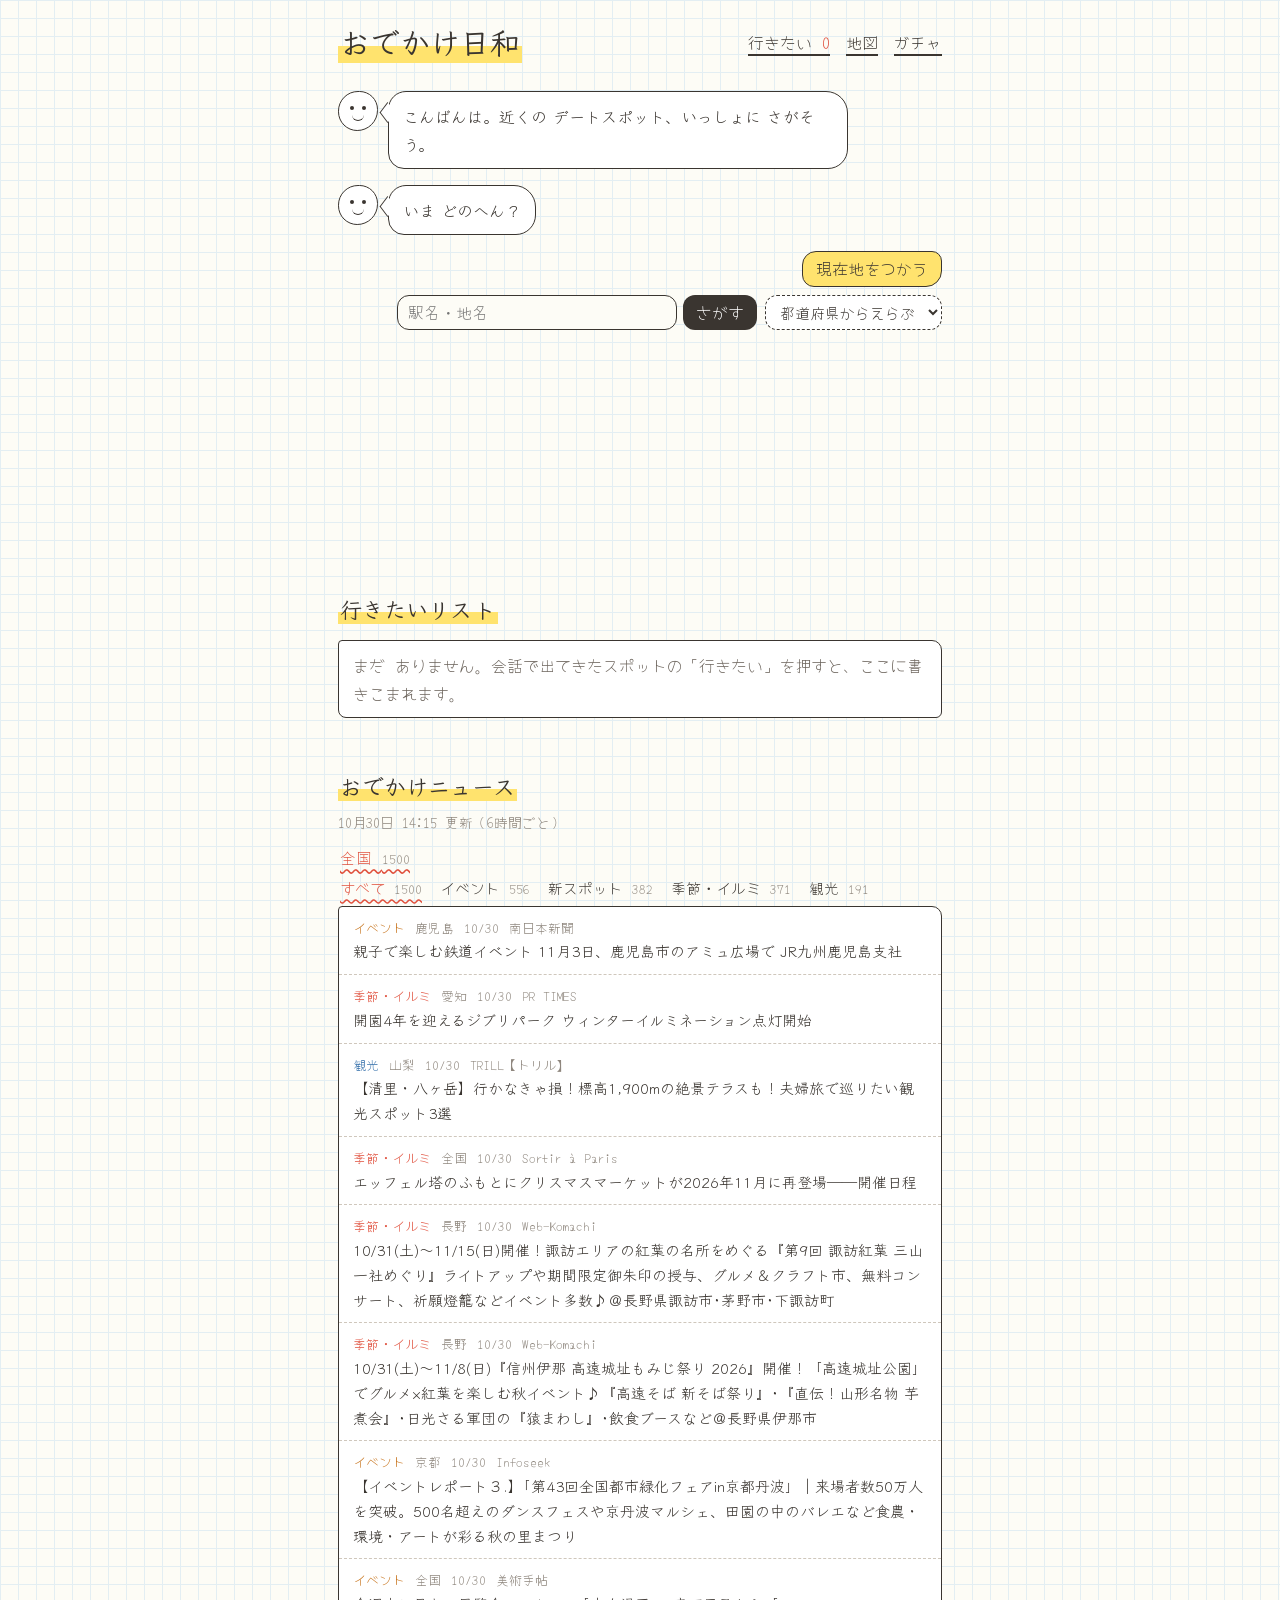
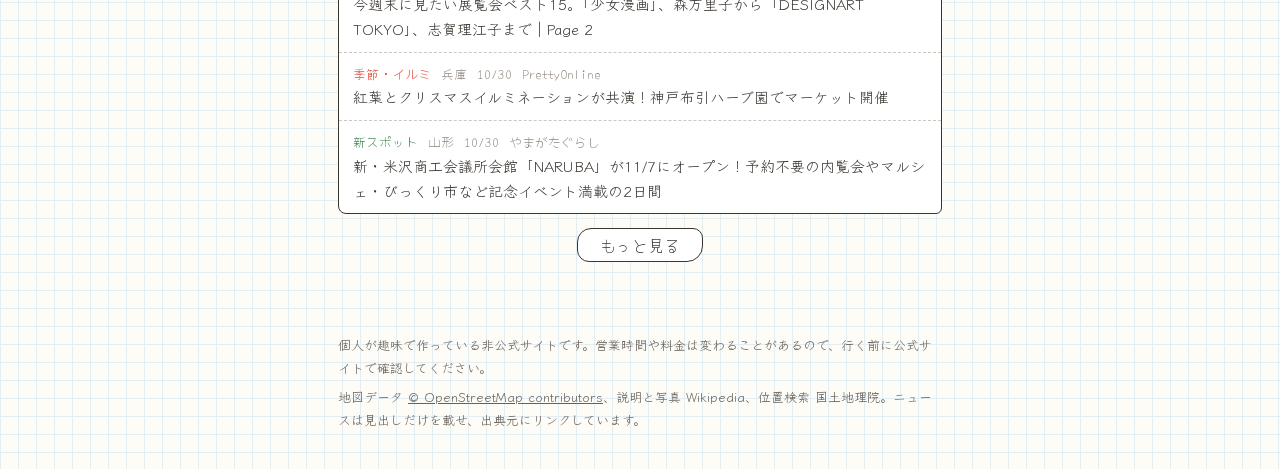
==== commit e1b62854: "トップを会話形式に、見た目を方眼ノート＋手描き吹き出しに - 日和と話しながら行き先を決める（場所→気分→1つずつ提案、ほかの/そのあと/ぜんぶ見る） - 行きたいリストとニュースはノートのページ風に" ====
--- a/index.html
+++ b/index.html
@@ -3,11 +3,11 @@
 <head>
 <meta charset="utf-8">
 <meta name="viewport" content="width=device-width, initial-scale=1, viewport-fit=cover">
-<title>おでかけ日和 - 全国のデート・おでかけスポット</title>
-<meta name="description" content="いる場所のまわりの夜景、絶景、水族館、美術館、歴史スポットを地図データから探して提案。全国のおでかけニュースも6時間ごとに自動でまとめる非公式サイト">
-<meta name="theme-color" content="#F6F7F2">
+<title>おでかけ日和</title>
+<meta name="description" content="いまいる場所と気分を答えると、近くのデートスポットを1つずつ教えてくれるサイト。全国どこでも使えます">
+<meta name="theme-color" content="#FDFCF6">
 <meta property="og:title" content="おでかけ日和">
-<meta property="og:description" content="全国どこでも、近くのデート＆観光スポットを探せるサイト">
+<meta property="og:description" content="いまいる場所と気分から、近くのデートスポットを探す">
 <meta property="og:type" content="website">
 <link rel="icon" href="assets/icon.svg" type="image/svg+xml">
 <link rel="manifest" href="manifest.webmanifest">
@@ -18,71 +18,38 @@
 <meta name="apple-mobile-web-app-status-bar-style" content="default">
 <link rel="preconnect" href="https://fonts.googleapis.com">
 <link rel="preconnect" href="https://fonts.gstatic.com" crossorigin>
-<link href="https://fonts.googleapis.com/css2?family=Dela+Gothic+One&family=Zen+Kaku+Gothic+New:wght@400;500;700&display=swap" rel="stylesheet">
+<link href="https://fonts.googleapis.com/css2?family=Klee+One:wght@400;600&family=Yomogi&display=swap" rel="stylesheet">
 <link rel="stylesheet" href="assets/style.css">
 </head>
 <body>
 <header class="site-header">
   <div class="wrap header-inner">
     <h1 class="logo"><a href="./">おでかけ日和</a></h1>
-    <p class="tagline">全国のデート・おでかけスポット</p>
+    <nav class="header-links" aria-label="ほかのページ">
+      <a href="#saved">行きたい <span id="saved-count">0</span></a>
+      <a href="map.html">地図</a>
+      <a href="gacha.html">ガチャ</a>
+    </nav>
   </div>
 </header>
 
 <main class="wrap main">
-  <div id="locbar"></div>
-
-  <nav class="entries" aria-label="ほかのページ">
-    <a class="entry" href="gacha.html">
-      <span class="entry-machine" aria-hidden="true"><i style="--c:#C2364F"></i><i style="--c:#34418F"></i><i style="--c:#3D7A3A"></i></span>
-      <span class="entry-text"><b>デートガチャ</b><span>迷ったら、行き先を1つ決めてもらう</span></span>
-    </a>
-    <a class="entry" href="map.html">
-      <span class="entry-icon" aria-hidden="true"><svg viewBox="0 0 24 24" fill="none" stroke="currentColor" stroke-width="2" stroke-linecap="round" stroke-linejoin="round"><path d="M9 4L3 6v14l6-2 6 2 6-2V4l-6 2z"/><path d="M9 4v14M15 6v14"/></svg></span>
-      <span class="entry-text"><b>地図で見る</b><span>動かした先でも探せます</span></span>
-    </a>
-  </nav>
-
-  <section class="season" id="season" aria-labelledby="season-heading" hidden>
-    <div class="sec-head">
-      <h2 id="season-heading"><span id="season-title">いまが見頃</span></h2>
-    </div>
-    <div class="season-row" id="season-row"></div>
+  <section class="chat" aria-label="日和との会話">
+    <div class="log" id="chat" aria-live="polite"></div>
+    <div class="choices" id="choices"></div>
   </section>
 
-  <section aria-labelledby="spots-heading">
-    <div class="sec-head">
-      <h2 id="spots-heading">近くのスポット</h2>
-      <span class="sec-sub" id="spots-sub"></span>
-    </div>
-    <nav class="tabs" id="tabs" aria-label="気分"></nav>
-
-    <div class="tools">
-      <form class="search" id="search-form" role="search">
-        <label class="visually-hidden" for="q">スポット名で絞り込む</label>
-        <svg class="search-icon" viewBox="0 0 24 24" fill="none" stroke="currentColor" stroke-width="2" stroke-linecap="round" aria-hidden="true"><circle cx="11" cy="11" r="7"/><path d="M20 20l-3.5-3.5"/></svg>
-        <input type="search" id="q" placeholder="絞り込む（水族館、城など）" autocomplete="off" enterkeyhint="search">
-      </form>
-      <div class="tool-row">
-        <div class="areas" id="radius" role="group" aria-label="範囲"></div>
-        <div class="areas" id="sort" role="group" aria-label="並び順"></div>
-        <button type="button" class="saved-toggle" id="saved-toggle" aria-pressed="false"><span>行きたい</span> <span class="saved-count" id="saved-count">0</span></button>
-      </div>
-    </div>
-
-    <p class="result-note" id="result-note"></p>
-    <div class="grid" id="grid"></div>
-    <button type="button" class="more" id="more" hidden>もっと見る</button>
+  <section class="notebook" id="saved" aria-labelledby="saved-heading">
+    <h2 id="saved-heading"><span>行きたいリスト</span></h2>
+    <ul class="memo-list" id="saved-list"></ul>
   </section>
 
-  <section class="news" aria-labelledby="news-heading">
-    <div class="sec-head">
-      <h2 id="news-heading">おでかけニュース</h2>
-      <span class="sec-sub" id="news-updated"></span>
-    </div>
-    <div class="news-filter" id="news-scope" role="group" aria-label="地域"></div>
-    <div class="news-filter" id="news-filter" role="group" aria-label="ニュースの種類"></div>
-    <p class="status" id="news-status">ニュースを読み込み中…</p>
+  <section class="notebook" aria-labelledby="news-heading">
+    <h2 id="news-heading"><span>おでかけニュース</span></h2>
+    <p class="note" id="news-updated"></p>
+    <div class="tabs" id="news-scope" role="group" aria-label="地域"></div>
+    <div class="tabs tabs-sub" id="news-filter" role="group" aria-label="ニュースの種類"></div>
+    <p class="note" id="news-status">読み込み中…</p>
     <ul class="news-list" id="news-list"></ul>
     <button type="button" class="more" id="news-more" hidden>もっと見る</button>
   </section>
@@ -91,7 +58,7 @@
 <footer class="site-footer">
   <div class="wrap">
     <p>個人が趣味で作っている非公式サイトです。営業時間や料金は変わることがあるので、行く前に公式サイトで確認してください。</p>
-    <p>地図データ <a href="https://www.openstreetmap.org/copyright" target="_blank" rel="noopener">© OpenStreetMap contributors</a>、説明と写真 Wikipedia、位置検索 国土地理院。ニュースは見出しだけを載せ、各記事の出典元にリンクしています。</p>
+    <p>地図データ <a href="https://www.openstreetmap.org/copyright" target="_blank" rel="noopener">© OpenStreetMap contributors</a>、説明と写真 Wikipedia、位置検索 国土地理院。ニュースは見出しだけを載せ、出典元にリンクしています。</p>
   </div>
 </footer>
 
--- a/assets/style.css
+++ b/assets/style.css
@@ -1,374 +1,304 @@
 /* おでかけ日和
- * 地形図の紙と記号をもとにしたデザイン。
- * 地の色は薄い灰緑、線は等高線の茶、ジャンルの色は地図記号の色に寄せている。
+ * 方眼ノートに手描きの吹き出しで、日和と話しながら行き先を決める。
+ * 本文は Klee One（教科書体のような手書き）、自分の答えや書きこみは Yomogi（ペン字）。
  */
 :root {
-  --paper: #F6F7F2;
+  --paper: #FDFCF6;
+  --grid: #E3EEF3;
   --sheet: #FFFFFF;
-  --ink: #23282C;
-  --sub: #545C63;
-  --muted: #737B82;
-  --line: #D8DBD2;
-  --contour: #B98B5E;
-  --water: #2D6BA8;
-  --heart: #C2364F;
-  --display: 'Dela Gothic One', 'Hiragino Sans', 'Yu Gothic', sans-serif;
-  --body: 'Zen Kaku Gothic New', 'Hiragino Sans', 'Hiragino Kaku Gothic ProN', 'Yu Gothic', sans-serif;
+  --ink: #3A3530;
+  --sub: #6A625A;
+  --muted: #8E867D;
+  --red: #E0513E;
+  --blue: #2F6CA8;
+  --marker: #FFE36E;
+  --mine: #FFF4C2;
+  --hand: 'Yomogi', 'Klee One', sans-serif;
+  --body: 'Klee One', 'Hiragino Maru Gothic ProN', 'Hiragino Sans', 'Yu Gothic', sans-serif;
+  --round: 18px 22px 20px 16px;
 }
 
 * { box-sizing: border-box; }
-html { scroll-padding-top: 72px; }
+html { scroll-padding-bottom: 24px; }
 body {
   margin: 0;
-  background: var(--paper);
   color: var(--ink);
   font-family: var(--body);
-  font-size: 15px;
-  line-height: 1.7;
+  font-size: 16px;
+  line-height: 1.75;
+  background-color: var(--paper);
+  background-image: linear-gradient(var(--grid) 1px, transparent 1px), linear-gradient(90deg, var(--grid) 1px, transparent 1px);
+  background-size: 18px 18px;
   -webkit-text-size-adjust: 100%;
 }
 a { color: inherit; }
-button { font-family: inherit; cursor: pointer; color: inherit; }
-:focus-visible { outline: 2px solid var(--water); outline-offset: 2px; }
+button, input, select { font-family: inherit; color: inherit; }
+button { cursor: pointer; }
+:focus-visible { outline: 2px solid var(--blue); outline-offset: 2px; }
 .visually-hidden { position: absolute; width: 1px; height: 1px; overflow: hidden; clip: rect(0 0 0 0); white-space: nowrap; }
 
 .wrap {
-  max-width: 1040px; margin: 0 auto;
-  padding-left: max(16px, env(safe-area-inset-left));
-  padding-right: max(16px, env(safe-area-inset-right));
-}
-
-/* ===== ヘッダー：等高線 ===== */
-.site-header {
-  border-bottom: 1px solid var(--line);
-  background-color: var(--paper);
-  background-image: url("data:image/svg+xml,%3Csvg xmlns='http://www.w3.org/2000/svg' width='520' height='220' viewBox='0 0 520 220'%3E%3Cg fill='none' stroke='%23B98B5E' stroke-width='1' opacity='.55'%3E%3Cpath d='M372 110c0-38 40-70 90-66s74 40 62 76-58 58-98 48-54-24-54-58z'/%3E%3Cpath d='M346 112c-4-56 52-98 118-92s98 58 82 108-82 82-136 70-60-38-64-86z'/%3E%3Cpath d='M318 118c-10-72 62-124 146-116s128 76 104 140-106 106-176 90-66-50-74-114z'/%3E%3Cpath d='M-20 160c40-30 90-48 150-40s96 44 150 46 90-20 124-14'/%3E%3Cpath d='M-20 186c48-30 100-44 160-34s100 40 152 40 96-16 140-8'/%3E%3Cpath d='M-20 212c54-28 110-40 170-28s104 34 156 34 104-12 154-2'/%3E%3Cpath d='M60 40c30-18 70-20 96 0s14 52-24 56-86-30-72-56z'/%3E%3Cpath d='M40 44c34-34 104-36 138-2s18 80-40 84-122-46-98-82z'/%3E%3C/g%3E%3C/svg%3E");
-  background-position: right -40px center;
-  background-repeat: no-repeat;
-}
-.header-inner {
-  padding-top: 30px; padding-bottom: 22px;
-  display: flex; flex-wrap: wrap; align-items: baseline; gap: 4px 18px;
-}
-.logo { margin: 0; font-family: var(--display); font-weight: 400; font-size: 40px; line-height: 1.15; letter-spacing: .02em; }
-.logo a { text-decoration: none; }
-.tagline { margin: 0; font-size: 14px; font-weight: 500; color: var(--sub); }
-
-.main { padding-top: 22px; padding-bottom: 64px; display: flex; flex-direction: column; gap: 36px; }
-
-/* ===== どこから探す ===== */
-.locbar {
-  display: flex; flex-direction: column; gap: 12px;
-  padding: 16px 18px; background: var(--sheet);
-  border: 1px solid var(--line); border-left: 4px solid var(--water); border-radius: 6px;
-}
-.loc-now { display: flex; align-items: center; gap: 10px; min-width: 0; }
-.loc-pin { width: 22px; height: 22px; color: var(--water); flex-shrink: 0; }
-.loc-text { display: flex; flex-direction: column; min-width: 0; line-height: 1.4; }
-.loc-text small { font-size: 12px; color: var(--muted); }
-.loc-label { font-size: 18px; font-weight: 700; overflow: hidden; text-overflow: ellipsis; white-space: nowrap; }
-.locbar.is-empty .loc-label { color: var(--muted); font-weight: 500; }
-.loc-actions { display: flex; flex-wrap: wrap; align-items: stretch; gap: 8px; }
-.loc-btn {
-  display: inline-flex; align-items: center; justify-content: center; gap: 5px; flex-shrink: 0;
-  padding: 8px 14px; font-size: 14px; font-weight: 700; color: #fff;
-  background: var(--ink); border: 0; border-radius: 4px;
-}
-.loc-btn:disabled { opacity: .6; cursor: default; }
-.loc-gps { background: var(--water); }
-.loc-pref {
-  padding: 8px 10px; font: inherit; font-size: 14px; color: var(--ink);
-  background: var(--sheet); border: 1px solid #BFC4BA; border-radius: 4px; max-width: 150px;
-}
-.loc-search { display: flex; gap: 6px; flex: 1 1 220px; min-width: 0; }
-.loc-search input {
-  flex: 1; min-width: 0; padding: 8px 12px; font: inherit; font-size: 16px; color: var(--ink);
-  background: var(--paper); border: 1px solid #BFC4BA; border-radius: 4px;
-}
-.locbar-compact { padding: 12px 14px; gap: 10px; }
-.locbar-compact .loc-label { font-size: 15px; }
-
-/* ===== ほかのページへ ===== */
-.entries { display: grid; gap: 10px; }
-@media (min-width: 720px) { .entries { grid-template-columns: 1fr 1fr; } }
-.entry {
-  display: flex; align-items: center; gap: 14px; padding: 12px 14px;
-  text-decoration: none; background: var(--sheet); border: 1px solid var(--line); border-radius: 6px;
-}
-.entry:hover { border-color: var(--ink); }
-.entry-text { display: flex; flex-direction: column; min-width: 0; line-height: 1.45; }
-.entry-text b { font-size: 17px; }
-.entry-text span { font-size: 13px; color: var(--sub); }
-.entry-icon { width: 42px; height: 42px; flex-shrink: 0; display: grid; place-items: center; color: var(--ink); border: 1.5px solid var(--ink); border-radius: 50%; }
-.entry-icon svg { width: 20px; height: 20px; }
-.entry-machine {
-  position: relative; width: 42px; height: 42px; flex-shrink: 0;
-  border: 1.5px solid var(--ink); border-radius: 50%; overflow: hidden; background: var(--paper);
-}
-.entry-machine i { position: absolute; width: 13px; height: 13px; border-radius: 50%; background: var(--c); }
-.entry-machine i:nth-child(1) { left: 7px; top: 17px; }
-.entry-machine i:nth-child(2) { left: 17px; top: 7px; }
-.entry-machine i:nth-child(3) { left: 20px; top: 21px; }
-
-/* ===== 見出し ===== */
-.sec-head { display: flex; flex-wrap: wrap; align-items: baseline; gap: 2px 12px; margin-bottom: 12px; }
-.sec-head h2 { margin: 0; font-family: var(--display); font-weight: 400; font-size: 24px; line-height: 1.3; }
-.sec-sub { font-size: 13px; color: var(--muted); }
-
-/* ===== 見頃 ===== */
-.season-row {
-  display: flex; gap: 10px; overflow-x: auto; scrollbar-width: none;
-  margin: 0 -16px; padding: 0 16px 4px;
-}
-.season-row::-webkit-scrollbar { display: none; }
-.mini {
-  flex: 0 0 168px; display: flex; flex-direction: column; gap: 2px; padding: 10px 12px;
-  text-decoration: none; background: var(--sheet); border: 1px solid var(--line); border-top: 3px solid var(--c); border-radius: 4px;
-}
-.mini:hover { border-color: var(--ink); border-top-color: var(--c); }
-.mini-area { font-size: 12px; color: var(--muted); }
-.mini b { font-size: 15px; line-height: 1.4; }
-.mini-when { font-size: 12px; color: var(--c); font-weight: 700; margin-top: auto; padding-top: 2px; }
-
-/* ===== ジャンル：地図の凡例 ===== */
-.tabs {
-  display: flex; gap: 6px; overflow-x: auto; scrollbar-width: none;
-  margin: 0 -16px; padding: 2px 16px 8px;
-}
-.tabs::-webkit-scrollbar { display: none; }
-.tab {
-  flex: 0 0 auto; display: flex; align-items: center; gap: 6px;
-  padding: 6px 12px 6px 8px; font-size: 14px; font-weight: 500;
-  background: transparent; border: 1px solid transparent; border-radius: 4px;
-}
-.tab:hover { border-color: var(--line); background: var(--sheet); }
-.tab-icon {
-  width: 24px; height: 24px; padding: 3px; flex-shrink: 0;
-  color: var(--c); background: var(--sheet); border: 1.5px solid var(--c); border-radius: 50%;
-}
-.tab .count { font-size: 12px; color: var(--muted); font-variant-numeric: tabular-nums; }
-.tab[aria-pressed="true"] { background: var(--sheet); border-color: var(--ink); font-weight: 700; }
-.tab[aria-pressed="true"] .tab-icon { color: #fff; background: var(--c); }
-
-/* ===== 絞り込み ===== */
-.tools { display: flex; flex-direction: column; gap: 10px; margin-top: 4px; }
-.search { position: relative; }
-.search-icon { position: absolute; left: 12px; top: 50%; width: 18px; height: 18px; transform: translateY(-50%); color: var(--muted); }
-.search input {
-  width: 100%; padding: 9px 12px 9px 38px; font: inherit; font-size: 16px; color: var(--ink);
-  background: var(--sheet); border: 1px solid #BFC4BA; border-radius: 4px;
-}
-.tool-row { display: flex; flex-wrap: wrap; align-items: center; gap: 8px 14px; }
-.areas { display: inline-flex; border: 1px solid #BFC4BA; border-radius: 4px; overflow: hidden; background: var(--sheet); }
-.area, .nf {
-  padding: 5px 12px; font-size: 13px; background: transparent; border: 0; border-left: 1px solid #BFC4BA;
-}
-.areas .area:first-child { border-left: 0; }
-.area[aria-pressed="true"] { background: var(--ink); color: #fff; font-weight: 700; }
-.saved-toggle {
-  display: inline-flex; align-items: center; gap: 6px; margin-left: auto;
-  padding: 5px 12px; font-size: 13px; font-weight: 700; color: var(--heart);
-  background: var(--sheet); border: 1px solid var(--heart); border-radius: 4px;
-}
-.saved-toggle::before { content: "♥"; }
-.saved-toggle[aria-pressed="true"] { background: var(--heart); color: #fff; }
-.saved-count { font-variant-numeric: tabular-nums; }
-
-.result-note { margin: 14px 0 0; font-size: 13px; color: var(--muted); }
-.empty, .prompt {
-  grid-column: 1 / -1; margin: 0; padding: 28px 20px; color: var(--sub);
-  background: var(--sheet); border: 1px dashed #BFC4BA; border-radius: 6px;
-}
-.prompt b { display: block; font-size: 16px; color: var(--ink); margin-bottom: 4px; }
-.prompt p { margin: 0; font-size: 14px; }
-.prompt .more { margin: 14px 0 0; }
-.prompt.loading { display: flex; flex-wrap: wrap; align-items: center; gap: 4px 14px; }
-.prompt.loading p { flex-basis: 100%; padding-left: 40px; }
-.prompt.loading b { margin: 0; }
-.spinner {
-  display: block; width: 26px; height: 26px; flex-shrink: 0;
-  border: 3px solid var(--line); border-top-color: var(--water); border-radius: 50%;
-  animation: spin 0.9s linear infinite;
-}
-@keyframes spin { to { transform: rotate(360deg); } }
-
-/* ===== スポット：凡例の行 ===== */
-.grid { display: grid; grid-template-columns: 1fr; column-gap: 40px; margin-top: 8px; }
-@media (min-width: 860px) { .grid { grid-template-columns: 1fr 1fr; } }
+  max-width: 640px; margin: 0 auto;
+  padding-left: max(18px, env(safe-area-inset-left));
+  padding-right: max(18px, env(safe-area-inset-right));
+}
+
+/* ===== ヘッダー ===== */
+.header-inner { display: flex; flex-wrap: wrap; align-items: center; justify-content: space-between; gap: 8px 16px; padding-top: 22px; padding-bottom: 6px; }
+.logo { margin: 0; font-weight: 600; font-size: 30px; line-height: 1.3; }
+.logo a { text-decoration: none; background: linear-gradient(transparent 62%, var(--marker) 62%); padding: 0 2px; }
+.header-links { display: flex; gap: 16px; font-family: var(--hand); font-size: 16px; }
+.header-links a { text-decoration: underline; text-decoration-thickness: 1.5px; text-underline-offset: 5px; }
+#saved-count { color: var(--red); }
+
+.main { padding-top: 8px; padding-bottom: 48px; }
+
+/* ===== 会話 ===== */
+.chat { min-height: 50vh; padding-bottom: 8px; }
+.row { display: flex; gap: 10px; align-items: flex-start; margin: 16px 0; }
+.row.me { justify-content: flex-end; }
+.face {
+  position: relative; width: 40px; height: 40px; flex-shrink: 0;
+  background: var(--sheet); border: 1.8px solid var(--ink); border-radius: 50% 46% 52% 48%;
+}
+.face::before { content: ""; position: absolute; left: 11px; top: 14px; width: 4px; height: 4px; border-radius: 50%; background: var(--ink); box-shadow: 12px 0 0 var(--ink); }
+.face::after { content: ""; position: absolute; left: 13px; top: 22px; width: 12px; height: 6px; border-bottom: 1.8px solid var(--ink); border-radius: 0 0 10px 10px; }
+.bb {
+  position: relative; max-width: min(460px, 82%);
+  padding: 10px 14px; background: var(--sheet);
+  border: 1.8px solid var(--ink); border-radius: var(--round);
+}
+.row.bot .bb::before {
+  content: ""; position: absolute; left: -8px; top: 14px; width: 12px; height: 12px;
+  background: var(--sheet); border-left: 1.8px solid var(--ink); border-bottom: 1.8px solid var(--ink);
+  transform: rotate(45deg) skew(8deg, 8deg);
+}
+.row.me .bb { background: var(--mine); font-family: var(--hand); font-size: 17px; border-radius: 22px 16px 18px 20px; }
+.bb b { font-weight: 600; }
+.typing { display: inline-flex; gap: 4px; padding: 6px 2px; }
+.typing i { width: 6px; height: 6px; border-radius: 50%; background: var(--muted); animation: blink 1s infinite; }
+.typing i:nth-child(2) { animation-delay: .15s; }
+.typing i:nth-child(3) { animation-delay: .3s; }
+@keyframes blink { 50% { opacity: .25; } }
+
+/* 答えの候補 */
+.choices { display: flex; flex-wrap: wrap; justify-content: flex-end; gap: 8px; margin: 4px 0 8px 50px; }
+.chip {
+  padding: 4px 13px; font-family: var(--hand); font-size: 16px; line-height: 1.6;
+  background: var(--sheet); border: 1.6px solid var(--ink); border-radius: 14px 10px 16px 12px;
+}
+.chip small { margin-left: 4px; font-size: 13px; color: var(--muted); }
+.chip:hover { background: var(--mine); }
+.chip-main { background: var(--marker); }
+.chip-main:hover { background: #FFD83D; }
+.loc-form { display: flex; flex-wrap: wrap; justify-content: flex-end; gap: 8px; width: 100%; }
+.loc-form .loc-search { display: flex; gap: 6px; flex: 1 1 240px; max-width: 360px; }
+.loc-form input {
+  flex: 1; min-width: 0; padding: 4px 12px; font-family: var(--hand); font-size: 16px;
+  background: var(--sheet); border: 1.6px solid var(--ink); border-radius: 12px 14px 10px 16px;
+}
+.loc-form button { padding: 4px 13px; font-family: var(--hand); font-size: 16px; background: var(--ink); color: #fff; border: 0; border-radius: 12px; }
+.loc-form select { padding: 5px 10px; font-family: var(--hand); font-size: 15px; background: var(--sheet); border: 1.6px dashed var(--ink); border-radius: 12px; }
+
+/* ぜんぶ見せて */
+.pick-list { list-style: none; margin: 8px 0 0; padding: 0; counter-reset: n; }
+.pick-list li { counter-increment: n; border-top: 1.4px dashed #CFC7BC; }
+.pick-list button {
+  display: flex; width: 100%; gap: 8px; align-items: baseline; padding: 6px 2px;
+  text-align: left; background: none; border: 0; font-size: 15px;
+}
+.pick-list button::before { content: counter(n); font-family: var(--hand); color: var(--muted); width: 1.4em; flex-shrink: 0; }
+.pick-list button span { flex: 1; text-decoration: underline; text-decoration-color: #CFC7BC; text-underline-offset: 4px; }
+.pick-list button em { font-style: normal; font-family: var(--hand); color: var(--red); white-space: nowrap; }
+
+/* ===== スポット（吹き出しの中のメモ） ===== */
 .spot {
-  display: grid; grid-template-columns: 38px minmax(0, 1fr) auto; gap: 4px 14px;
-  padding: 18px 0; border-top: 1px solid var(--line);
-}
-.spot-mark {
-  width: 38px; height: 38px; padding: 7px; display: grid; place-items: center;
-  color: var(--c); background: var(--sheet); border: 2px solid var(--c); border-radius: 50%;
-}
-.spot-mark svg { width: 20px; height: 20px; }
-.spot-main { min-width: 0; }
-.spot-kind { margin: 0; display: flex; flex-wrap: wrap; align-items: center; gap: 2px 10px; font-size: 12px; color: var(--c); font-weight: 700; line-height: 1.5; }
-.spot-kind span { color: var(--muted); font-weight: 400; }
-.flag { padding: 0 6px; font-size: 11px; font-weight: 700; color: var(--ink); border: 1px solid var(--ink); border-radius: 3px; line-height: 1.6; }
-.flag-season { color: #fff; background: var(--heart); border-color: var(--heart); }
-.spot-name { margin: 2px 0 6px; font-size: 18px; font-weight: 700; line-height: 1.45; }
-.spot-desc { margin: 0 0 6px; font-size: 14px; color: var(--sub); max-width: 38em; }
-.spot-tip { margin: 0 0 6px; font-size: 14px; padding-left: 10px; border-left: 2px solid var(--contour); }
-.spot-facts { margin: 0 0 8px; font-size: 13px; color: var(--sub); }
-.spot-facts .sep { color: #B5BAB0; margin: 0 4px; }
-.spot-actions { display: flex; flex-wrap: wrap; align-items: center; gap: 6px 16px; }
-.spot-side { display: flex; flex-direction: column; align-items: flex-end; gap: 8px; }
-.spot-dist { margin: 0; font-family: var(--display); font-size: 22px; line-height: 1; white-space: nowrap; font-variant-numeric: tabular-nums; }
-.spot-dist small { font-family: var(--body); font-size: 12px; font-weight: 700; margin-left: 1px; }
-.spot-img { width: 96px; height: 96px; border-radius: 4px; overflow: hidden; background: var(--line); }
+  margin: 8px 0 2px; padding: 10px 12px;
+  border: 1.6px dashed var(--red); border-radius: 6px; background: var(--sheet);
+}
+.spot::after { content: ""; display: block; clear: both; }
+.spot-img {
+  float: right; width: 92px; height: 92px; margin: 2px 0 8px 12px; padding: 4px 4px 12px;
+  background: #fff; box-shadow: 0 1px 4px rgba(58, 53, 48, .25); transform: rotate(2.5deg);
+}
 .spot-img img { width: 100%; height: 100%; object-fit: cover; display: block; }
-@media (max-width: 480px) {
-  .spot { grid-template-columns: 32px minmax(0, 1fr) auto; gap: 4px 10px; }
-  .spot-mark { width: 32px; height: 32px; padding: 5px; }
-  .spot-img { width: 72px; height: 72px; }
-  .spot-name { font-size: 17px; }
-}
-
+.spot-kind { margin: 0; font-family: var(--hand); font-size: 14px; color: var(--red); }
+.flag { margin-left: 8px; padding: 0 6px; font-size: 13px; color: var(--ink); background: var(--marker); }
+.spot-name { margin: 0 0 4px; font-weight: 600; font-size: 19px; line-height: 1.45; }
+.spot-desc { margin: 0 0 6px; font-size: 14.5px; line-height: 1.75; }
+.spot-tip { margin: 0 0 6px; font-family: var(--hand); font-size: 15px; color: var(--blue); }
+.spot-tip::before { content: "→ "; }
+.spot-facts { margin: 0 0 6px; font-family: var(--hand); font-size: 14px; color: var(--sub); }
+.spot-actions { display: flex; flex-wrap: wrap; align-items: center; gap: 4px 16px; font-family: var(--hand); font-size: 15px; }
 .save-btn {
-  display: inline-flex; align-items: center; gap: 4px;
-  padding: 4px 10px; font-size: 13px; font-weight: 700; color: var(--heart);
-  background: var(--sheet); border: 1px solid var(--heart); border-radius: 4px;
-}
-.save-btn svg { width: 14px; height: 14px; fill: none; stroke: currentColor; stroke-width: 2.4; }
-.save-btn[aria-pressed="true"] { background: var(--heart); color: #fff; }
+  display: inline-flex; align-items: center; gap: 4px; padding: 0; font-family: var(--hand); font-size: 15px;
+  color: var(--red); background: none; border: 0;
+}
+.save-btn svg { width: 16px; height: 16px; fill: none; stroke: currentColor; stroke-width: 2.2; }
 .save-btn[aria-pressed="true"] svg { fill: currentColor; }
-.act-link { font-size: 13px; color: var(--water); text-underline-offset: 3px; }
-.src-link { font-size: 12px; color: var(--muted); text-underline-offset: 2px; }
+.save-btn[aria-pressed="true"] span { background: linear-gradient(transparent 60%, #FFD3CC 60%); }
+.act-link { color: var(--sub); text-underline-offset: 4px; }
+.src-link { font-family: var(--hand); font-size: 13px; color: var(--muted); }
 .ic-s { width: 14px; height: 14px; }
 
+/* ===== ノートのページ（行きたいリスト・ニュース） ===== */
+.notebook { margin-top: 48px; }
+.notebook h2 { margin: 0 0 12px; font-weight: 600; font-size: 22px; }
+.notebook h2 span { background: linear-gradient(transparent 62%, var(--marker) 62%); padding: 0 2px; }
+.note { margin: -6px 0 10px; font-family: var(--hand); font-size: 14px; color: var(--muted); }
+.memo-list, .news-list { list-style: none; margin: 0; padding: 0; background: var(--sheet); border: 1.6px solid var(--ink); border-radius: 4px 10px 6px 8px; }
+.memo-list li { display: flex; flex-wrap: wrap; gap: 4px 14px; align-items: baseline; justify-content: space-between; padding: 10px 14px; border-top: 1.4px dashed #CFC7BC; }
+.memo-list li:first-child { border-top: 0; }
+.memo-main b { display: block; font-weight: 600; }
+.memo-main span { font-family: var(--hand); font-size: 14px; color: var(--sub); }
+.memo-acts { display: flex; gap: 12px; font-family: var(--hand); font-size: 14px; }
+.memo-acts a { color: var(--sub); }
+.memo-list .empty { display: block; font-family: var(--hand); color: var(--sub); }
+
+.tabs { display: flex; flex-wrap: wrap; gap: 6px 14px; margin: 0 0 8px; font-family: var(--hand); }
+.tabs .tab { padding: 0 2px; font-size: 16px; background: none; border: 0; }
+.tabs .tab small { font-size: 13px; color: var(--muted); }
+.tabs .tab[aria-pressed="true"] { color: var(--red); text-decoration: underline wavy; text-underline-offset: 5px; }
+.tabs-sub .tab { font-size: 15px; }
+.news-list li { border-top: 1.4px dashed #CFC7BC; }
+.news-list li:first-child { border-top: 0; }
+.news-list a { display: block; padding: 10px 14px; text-decoration: none; }
+.news-list a:hover .news-title { text-decoration: underline; text-underline-offset: 4px; }
+.news-meta { display: flex; flex-wrap: wrap; gap: 0 10px; font-family: var(--hand); font-size: 13px; color: var(--muted); }
+.news-cat { color: var(--red); }
+.cat-shin .news-cat { color: #3E8A4E; }
+.cat-event .news-cat { color: #C7731B; }
+.cat-kanko .news-cat { color: var(--blue); }
+.news-title { display: block; font-weight: 400; font-size: 15px; line-height: 1.65; }
 .more {
-  display: block; margin: 20px auto 0; padding: 8px 28px; font-size: 14px; font-weight: 700;
-  background: var(--sheet); border: 1px solid var(--ink); border-radius: 4px;
-}
-
-/* ===== ニュース ===== */
-.news-filter { display: flex; flex-wrap: wrap; gap: 6px; margin-bottom: 10px; }
-.nf { border: 1px solid #BFC4BA; border-radius: 4px; background: var(--sheet); }
-.nf[aria-pressed="true"] { background: var(--ink); color: #fff; border-color: var(--ink); font-weight: 700; }
-.nf small { font-size: 11px; opacity: .7; margin-left: 2px; }
-.nf-sub { padding: 3px 10px; font-size: 12px; }
-.status { color: var(--muted); font-size: 14px; }
-.news-list { list-style: none; margin: 0; padding: 0; display: grid; column-gap: 40px; }
-@media (min-width: 860px) { .news-list { grid-template-columns: 1fr 1fr; } }
-.news-item a { display: flex; gap: 12px; padding: 12px 0; text-decoration: none; border-top: 1px solid var(--line); }
-.news-item a:hover .news-title { text-decoration: underline; text-underline-offset: 3px; }
-.news-item img { width: 76px; height: 76px; object-fit: cover; border-radius: 4px; flex-shrink: 0; background: var(--line); }
-.news-body { display: flex; flex-direction: column; gap: 2px; min-width: 0; }
-.news-meta { display: flex; flex-wrap: wrap; gap: 2px 10px; font-size: 12px; color: var(--muted); }
-.news-cat { font-weight: 700; color: var(--ink); }
-.cat-event .news-cat { color: #C75F14; }
-.cat-shin .news-cat { color: #3D7A3A; }
-.cat-kisetsu .news-cat { color: var(--heart); }
-.cat-kanko .news-cat { color: var(--water); }
-.news-title { font-size: 15px; font-weight: 500; line-height: 1.55; }
-.news-src { font-size: 12px; color: var(--muted); }
+  display: block; margin: 14px auto 0; padding: 4px 22px; font-family: var(--hand); font-size: 16px;
+  background: var(--sheet); border: 1.6px solid var(--ink); border-radius: 14px 10px 16px 12px;
+}
 
 /* ===== フッター・トースト ===== */
-.site-footer { border-top: 1px solid var(--line); color: var(--sub); font-size: 12px; padding: 22px 0 calc(28px + env(safe-area-inset-bottom)); }
-.site-footer p { margin: 0 0 6px; max-width: 60em; }
+.site-footer { padding: 24px 0 calc(32px + env(safe-area-inset-bottom)); font-size: 13px; color: var(--sub); }
+.site-footer p { margin: 0 0 6px; }
 .toast {
   position: fixed; left: 50%; bottom: calc(24px + env(safe-area-inset-bottom)); z-index: 2000;
-  transform: translate(-50%, 12px); opacity: 0; pointer-events: none;
-  padding: 9px 16px; background: var(--ink); color: #fff; font-size: 14px; border-radius: 4px;
-  transition: opacity .2s, transform .2s; max-width: calc(100% - 32px);
-}
-.toast.show { opacity: 1; transform: translate(-50%, 0); }
-
-/* ===== サブページ ===== */
-.sub-header { border-bottom: 1px solid var(--line); background: var(--paper); }
-.sub-header .wrap { display: flex; align-items: baseline; gap: 14px; padding-top: 12px; padding-bottom: 12px; }
-.back { font-size: 14px; color: var(--sub); text-decoration: none; }
-.back:hover { color: var(--ink); text-decoration: underline; }
-.sub-title { margin: 0; font-family: var(--display); font-weight: 400; font-size: 22px; }
-.sub-logo { margin-left: auto; font-size: 13px; color: var(--muted); }
-
-/* ===== 地図 ===== */
+  transform: translate(-50%, 12px) rotate(-1deg); opacity: 0; pointer-events: none; max-width: calc(100% - 32px);
+  padding: 6px 16px; font-family: var(--hand); font-size: 16px; background: var(--marker); border: 1.6px solid var(--ink); border-radius: 12px;
+  transition: opacity .2s, transform .2s;
+}
+.toast.show { opacity: 1; transform: translate(-50%, 0) rotate(-1deg); }
+
+/* ===== サブページ（ガチャ・地図） ===== */
+.sub-header .wrap { display: flex; align-items: baseline; gap: 14px; padding-top: 16px; padding-bottom: 8px; max-width: 1040px; }
+.back { font-family: var(--hand); font-size: 15px; color: var(--sub); }
+.sub-title { margin: 0; font-weight: 600; font-size: 24px; }
+.sub-title { background: linear-gradient(transparent 62%, var(--marker) 62%); padding: 0 2px; }
+.sub-logo { margin-left: auto; font-family: var(--hand); font-size: 14px; color: var(--muted); }
+
+/* さがす場所のバー */
+.locbar {
+  display: flex; flex-direction: column; gap: 8px; padding: 10px 14px;
+  background: var(--sheet); border: 1.6px solid var(--ink); border-radius: var(--round);
+}
+.loc-now { display: flex; align-items: center; gap: 8px; min-width: 0; }
+.loc-pin { width: 20px; height: 20px; color: var(--red); flex-shrink: 0; }
+.loc-text { display: flex; flex-direction: column; min-width: 0; line-height: 1.4; }
+.loc-text small { font-family: var(--hand); font-size: 13px; color: var(--muted); }
+.loc-label { font-weight: 600; font-size: 16px; overflow: hidden; text-overflow: ellipsis; white-space: nowrap; }
+.locbar.is-empty .loc-label { color: var(--muted); font-weight: 400; }
+.loc-actions { display: flex; flex-wrap: wrap; gap: 6px; }
+.loc-btn {
+  display: inline-flex; align-items: center; gap: 4px; flex-shrink: 0; padding: 2px 12px;
+  font-family: var(--hand); font-size: 15px; background: var(--ink); color: #fff; border: 0; border-radius: 12px;
+}
+.loc-btn:disabled { opacity: .6; cursor: default; }
+.loc-gps { background: var(--marker); color: var(--ink); border: 1.6px solid var(--ink); }
+.loc-pref { padding: 2px 8px; font-family: var(--hand); font-size: 15px; background: var(--sheet); border: 1.6px dashed var(--ink); border-radius: 12px; max-width: 170px; }
+.loc-search { display: flex; gap: 6px; flex: 1 1 200px; min-width: 0; }
+.loc-search input { flex: 1; min-width: 0; padding: 2px 10px; font-family: var(--hand); font-size: 16px; background: var(--paper); border: 1.6px solid var(--ink); border-radius: 12px; }
+
+/* 地図 */
 .map-page { display: flex; flex-direction: column; height: 100vh; height: 100dvh; }
-.map-bar { padding: 10px 0 6px; background: var(--paper); border-bottom: 1px solid var(--line); }
+.map-bar { padding: 4px 0 8px; }
+.map-bar .wrap { max-width: 1040px; }
 .map-bar .locbar { margin-bottom: 8px; }
-.map-bar .tabs { padding-bottom: 4px; }
-.map-bar .tab { padding: 4px 10px 4px 6px; font-size: 13px; }
-.map-bar .tab-icon { width: 22px; height: 22px; }
-.map-tools { display: flex; flex-wrap: wrap; align-items: center; gap: 8px 12px; margin-top: 4px; }
-.map-tools .saved-toggle { margin-left: 0; }
-.map-status { font-size: 12px; color: var(--muted); }
-.map-wrap { position: relative; flex: 1; display: flex; min-height: 300px; }
-#map { flex: 1; min-height: 300px; background: #E8EAE3; }
+.map-bar .tabs { flex-wrap: nowrap; overflow-x: auto; scrollbar-width: none; gap: 4px 12px; margin: 0; padding-bottom: 2px; }
+.map-bar .tabs::-webkit-scrollbar { display: none; }
+.map-bar .tab { flex: 0 0 auto; display: inline-flex; align-items: center; gap: 4px; font-size: 15px; }
+.tab-icon { width: 16px; height: 16px; color: var(--c); }
+.tab .count { font-size: 12px; color: var(--muted); }
+.map-tools { display: flex; flex-wrap: wrap; align-items: center; gap: 6px 12px; margin-top: 6px; font-family: var(--hand); }
+.areas { display: inline-flex; gap: 10px; }
+.area { padding: 0; font-family: var(--hand); font-size: 15px; background: none; border: 0; }
+.area[aria-pressed="true"] { color: var(--red); text-decoration: underline wavy; text-underline-offset: 5px; }
+.saved-toggle { display: inline-flex; gap: 4px; padding: 0 10px; font-family: var(--hand); font-size: 15px; color: var(--red); background: var(--sheet); border: 1.6px solid var(--red); border-radius: 12px; }
+.saved-toggle::before { content: "♡"; }
+.saved-toggle[aria-pressed="true"] { background: #FFE5E0; }
+.map-status { font-size: 13px; color: var(--muted); }
+.map-wrap { position: relative; flex: 1; display: flex; min-height: 300px; border-top: 1.6px solid var(--ink); }
+#map { flex: 1; min-height: 300px; background: #EDEAE2; }
 .here-btn {
-  position: absolute; z-index: 1000; left: 50%; top: 12px; transform: translateX(-50%);
-  padding: 8px 16px; font-size: 14px; font-weight: 700; color: #fff;
-  background: var(--water); border: 0; border-radius: 4px; box-shadow: 0 2px 6px rgba(35, 40, 44, .3);
+  position: absolute; z-index: 1000; left: 50%; top: 12px; transform: translateX(-50%) rotate(-1deg);
+  padding: 4px 16px; font-family: var(--hand); font-size: 16px; background: var(--marker); border: 1.6px solid var(--ink); border-radius: 14px;
 }
 .pin {
-  position: relative; width: 28px; height: 28px; padding: 5px; display: grid; place-items: center;
-  color: var(--c); background: #fff; border: 2px solid var(--c); border-radius: 50%;
-  box-shadow: 0 1px 3px rgba(35, 40, 44, .35);
-}
-.pin svg { width: 14px; height: 14px; }
-.pin.big { width: 34px; height: 34px; padding: 6px; border-width: 2.5px; }
+  position: relative; width: 28px; height: 28px; display: grid; place-items: center;
+  color: var(--c); background: #fff; border: 2px solid var(--ink); border-radius: 50% 46% 52% 48%;
+}
+.pin svg { width: 15px; height: 15px; }
+.pin.big { width: 34px; height: 34px; }
 .pin.big svg { width: 18px; height: 18px; }
-.pin.saved { background: var(--c); color: #fff; }
-.leaflet-popup-content { margin: 12px 14px; font-family: var(--body); }
-.leaflet-popup-content-wrapper { border-radius: 6px; }
-.pop { min-width: 210px; color: var(--ink); }
-.pop-img { display: block; width: 100%; height: 120px; object-fit: cover; border-radius: 4px; margin-bottom: 8px; }
-.pop-area { display: flex; flex-wrap: wrap; gap: 4px 8px; align-items: center; font-size: 12px; color: var(--muted); }
-.pop h3 { margin: 2px 0 6px; font-size: 16px; line-height: 1.4; }
-.pop p { margin: 0 0 8px !important; font-size: 13px; line-height: 1.6; }
-.pop-actions { display: flex; flex-wrap: wrap; align-items: center; gap: 8px 14px; }
-@media (max-width: 600px) { .loc-pref { max-width: 140px; } }
-
-/* ===== デートガチャ ===== */
-.gacha-main { padding-top: 22px; padding-bottom: 64px; display: grid; gap: 28px; }
+.pin.saved { background: var(--marker); }
+.leaflet-container { font-family: var(--body); }
+.leaflet-popup-content-wrapper { border-radius: var(--round); border: 1.6px solid var(--ink); box-shadow: none; }
+.leaflet-popup-content { margin: 12px 14px; }
+.pop { min-width: 210px; }
+.pop-img { display: block; width: 100%; height: 110px; object-fit: cover; margin-bottom: 6px; }
+.pop-area { font-family: var(--hand); font-size: 14px; color: var(--red); }
+.pop-area .flag { margin-left: 6px; }
+.pop h3 { margin: 0 0 4px; font-weight: 600; font-size: 17px; line-height: 1.4; }
+.pop p { margin: 0 0 6px !important; font-size: 13.5px; line-height: 1.7; }
+.pop-actions { display: flex; flex-wrap: wrap; gap: 4px 14px; font-family: var(--hand); }
+
+/* ガチャ */
+.gacha-main { padding-top: 8px; padding-bottom: 56px; display: grid; gap: 28px; max-width: 1040px; }
 @media (min-width: 900px) { .gacha-main { grid-template-columns: 360px 1fr; align-items: start; } }
-.gacha-panel {
-  background: var(--sheet); border: 1px solid var(--line); border-radius: 6px; padding: 18px;
-  display: flex; flex-direction: column; gap: 16px;
-}
-.gacha-panel .locbar { border-top: 0; border-right: 0; border-bottom: 0; border-radius: 0; padding: 4px 0 4px 12px; }
+.gacha-panel { display: flex; flex-direction: column; gap: 14px; padding: 16px; background: var(--sheet); border: 1.6px solid var(--ink); border-radius: 6px 12px 8px 10px; }
+.gacha-panel .locbar { border-style: dashed; }
 .field { border: 0; margin: 0; padding: 0; }
-.field legend { font-size: 13px; font-weight: 700; color: var(--sub); margin-bottom: 6px; padding: 0; }
+.field legend { padding: 0; margin-bottom: 4px; font-weight: 600; font-size: 15px; }
 .seg { display: flex; flex-wrap: wrap; gap: 6px; }
-.seg button { padding: 5px 11px; font-size: 13px; background: var(--sheet); border: 1px solid #BFC4BA; border-radius: 4px; }
-.seg button[aria-pressed="true"] { background: var(--ink); color: #fff; border-color: var(--ink); font-weight: 700; }
-.machine { position: relative; display: grid; place-items: center; padding: 6px 0 0; }
-.machine-dome {
-  position: relative; width: 170px; height: 150px; border-radius: 50% 50% 14px 14px;
-  background: #EEF1F4; border: 2px solid var(--ink); overflow: hidden;
-}
-.cap { position: absolute; width: 32px; height: 32px; border-radius: 50%; background: linear-gradient(var(--c) 0 50%, #fff 50%); border: 1.5px solid var(--ink); }
-.machine-body { width: 186px; height: 64px; margin-top: -4px; position: relative; background: var(--ink); border-radius: 6px 6px 10px 10px; }
-.machine-body::after { content: ""; position: absolute; left: 50%; bottom: 10px; width: 44px; height: 18px; margin-left: -22px; background: #4A5258; border-radius: 4px; }
-.knob { position: absolute; left: 50%; top: 10px; width: 28px; height: 28px; margin-left: -14px; background: var(--paper); border-radius: 50%; }
+.seg button { padding: 1px 11px; font-family: var(--hand); font-size: 15px; background: var(--sheet); border: 1.4px solid var(--ink); border-radius: 12px 9px 13px 10px; }
+.seg button[aria-pressed="true"] { background: var(--marker); }
+.machine { display: grid; place-items: center; padding-top: 4px; }
+.machine-dome { position: relative; width: 170px; height: 150px; border-radius: 50% 50% 14px 14px; background: #F4F8FA; border: 1.8px solid var(--ink); overflow: hidden; }
+.cap { position: absolute; width: 32px; height: 32px; border-radius: 50%; background: linear-gradient(var(--c) 0 50%, #fff 50%); border: 1.6px solid var(--ink); }
+.machine-body { position: relative; width: 186px; height: 64px; margin-top: -2px; background: var(--red); border: 1.8px solid var(--ink); border-radius: 6px 6px 12px 12px; }
+.machine-body::after { content: ""; position: absolute; left: 50%; bottom: 9px; width: 44px; height: 18px; margin-left: -22px; background: var(--ink); border-radius: 4px; }
+.knob { position: absolute; left: 50%; top: 9px; width: 28px; height: 28px; margin-left: -14px; background: #fff; border: 1.8px solid var(--ink); border-radius: 50%; }
 .knob::before { content: ""; position: absolute; left: 50%; top: 3px; bottom: 3px; width: 5px; margin-left: -2.5px; background: var(--ink); border-radius: 3px; }
 .machine.spinning .machine-dome .cap { animation: shake .25s ease-in-out infinite alternate; }
 .machine.spinning .knob { animation: turn .6s ease-in-out 2; }
 @keyframes shake { to { transform: translate(var(--dx), var(--dy)) rotate(25deg); } }
 @keyframes turn { to { transform: rotate(360deg); } }
-.spin-btn { padding: 12px; font-size: 17px; font-weight: 700; color: #fff; background: var(--heart); border: 0; border-radius: 4px; }
+.spin-btn { padding: 8px; font-family: var(--hand); font-size: 20px; background: var(--marker); border: 1.8px solid var(--ink); border-radius: 16px 12px 18px 14px; }
 .spin-btn:disabled { opacity: .5; cursor: default; }
-.pool-note { margin: -6px 0 0; font-size: 12px; color: var(--muted); text-align: center; }
-
-.result { display: flex; flex-direction: column; gap: 4px; }
-.result-head h2 { margin: 0 0 4px; font-family: var(--display); font-weight: 400; font-size: 22px; }
-.result .spot { border-top: 1px solid var(--line); }
-.route { margin: 6px 0 0; padding: 10px 0 0 52px; font-size: 14px; color: var(--sub); border-top: 1px dashed #BFC4BA; }
-.route b { color: var(--ink); }
-.result-actions { display: flex; flex-wrap: wrap; gap: 8px; margin-top: 14px; }
-.result-actions a, .result-actions button {
-  padding: 7px 16px; font-size: 14px; font-weight: 700; text-decoration: none;
-  background: var(--sheet); border: 1px solid var(--ink); border-radius: 4px;
-}
-.result-placeholder { padding: 28px 20px; color: var(--sub); border: 1px dashed #BFC4BA; border-radius: 6px; }
-.result-placeholder b { display: block; font-size: 16px; color: var(--ink); margin-bottom: 4px; }
+.pool-note { margin: -6px 0 0; font-family: var(--hand); font-size: 14px; color: var(--muted); text-align: center; }
+.result { display: flex; flex-direction: column; gap: 6px; }
+.result-head h2 { margin: 0; font-weight: 600; font-size: 22px; }
+.result-head h2 { display: inline; background: linear-gradient(transparent 62%, var(--marker) 62%); }
+.result .spot { margin: 6px 0 0; }
+.route { margin: 6px 0 0; font-family: var(--hand); font-size: 15px; color: var(--blue); }
+.route::before { content: "↓ "; }
+.route b { font-family: var(--body); font-weight: 600; color: var(--ink); }
+.result-actions { display: flex; flex-wrap: wrap; gap: 8px; margin-top: 10px; }
+.result-actions a, .result-actions button { padding: 2px 14px; font-family: var(--hand); font-size: 16px; text-decoration: none; background: var(--sheet); border: 1.6px solid var(--ink); border-radius: 14px 10px 16px 12px; }
+.result-placeholder { padding: 20px; font-family: var(--hand); color: var(--sub); background: var(--sheet); border: 1.6px dashed var(--ink); border-radius: 8px; }
+.result-placeholder b { display: block; font-family: var(--body); font-weight: 600; color: var(--ink); }
 
 @media (max-width: 480px) {
-  .logo { font-size: 34px; }
-  .route { padding-left: 0; }
-  .saved-toggle { margin-left: 0; }
+  .logo { font-size: 26px; }
+  .choices { margin-left: 0; }
+  .bb { max-width: 86%; }
+  .spot-img { width: 76px; height: 76px; }
 }
 @media (prefers-reduced-motion: reduce) {
   *, *::before, *::after { animation: none !important; transition: none !important; }
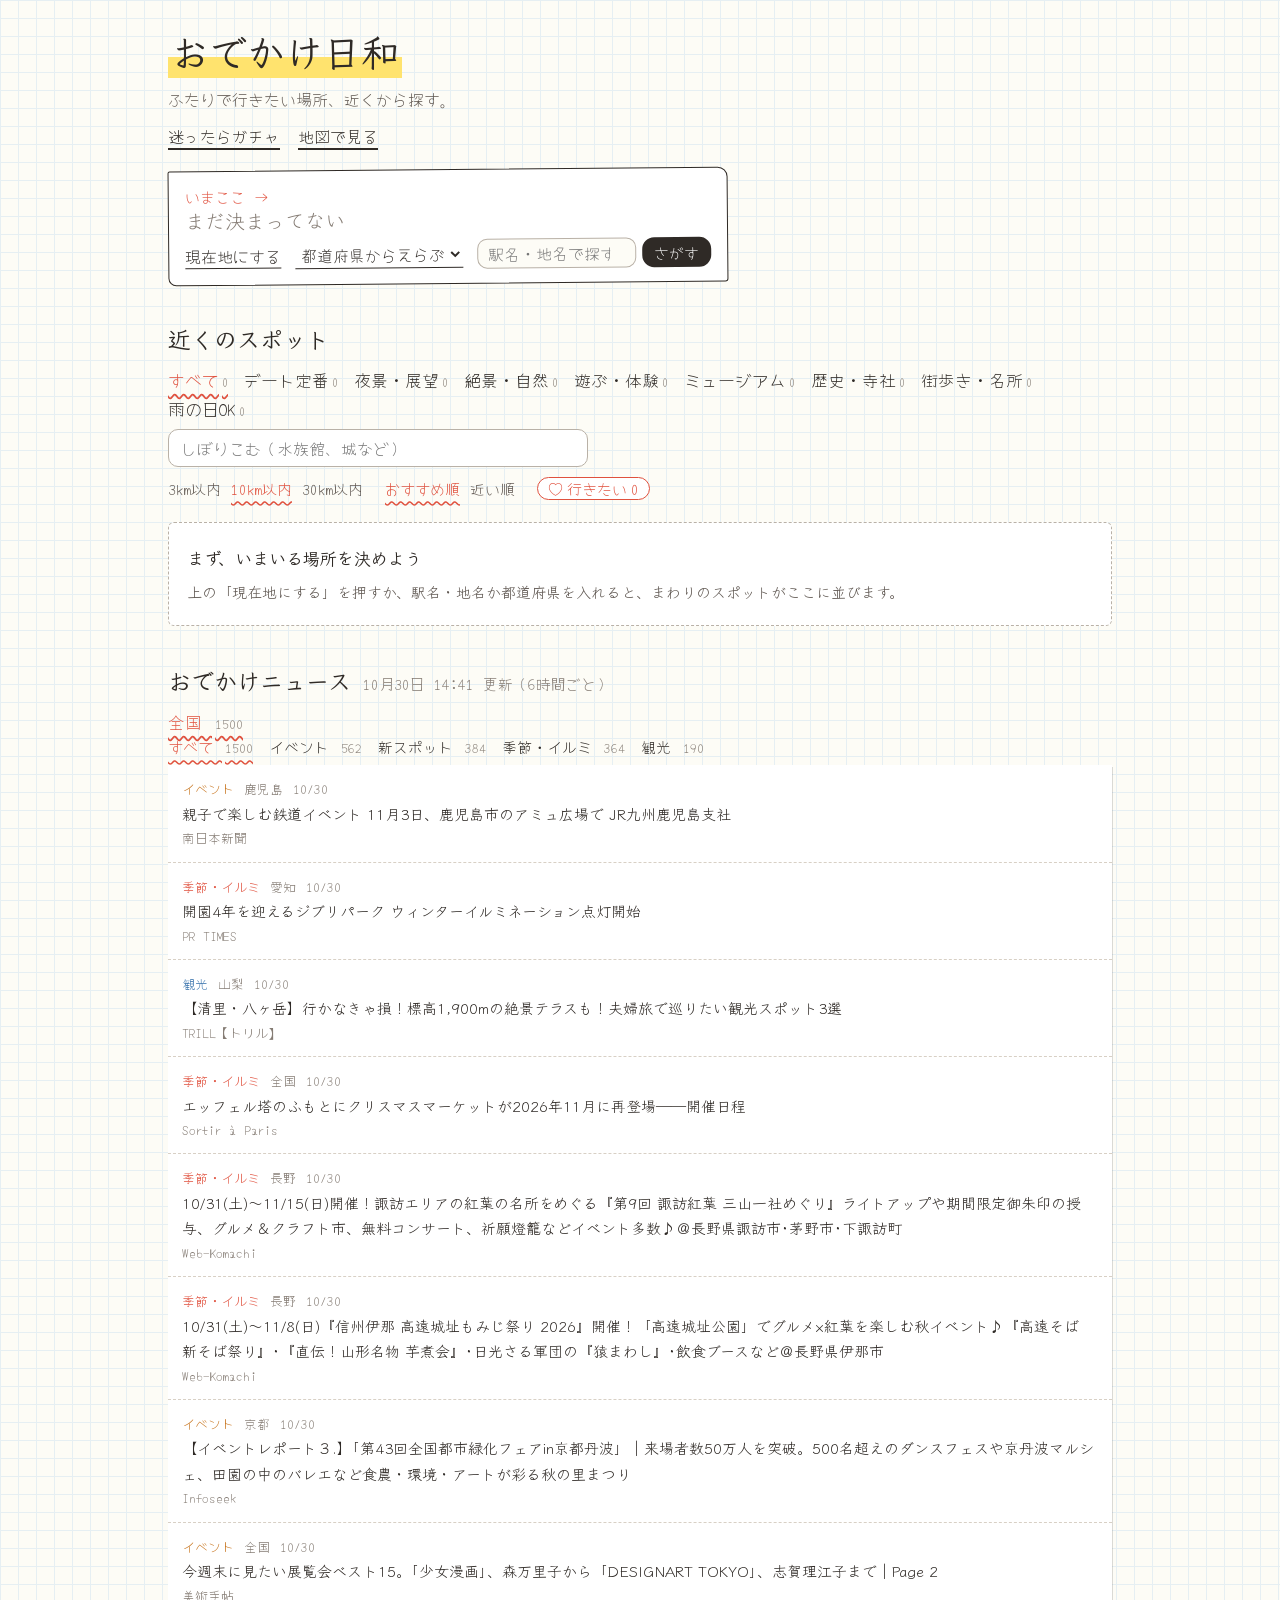
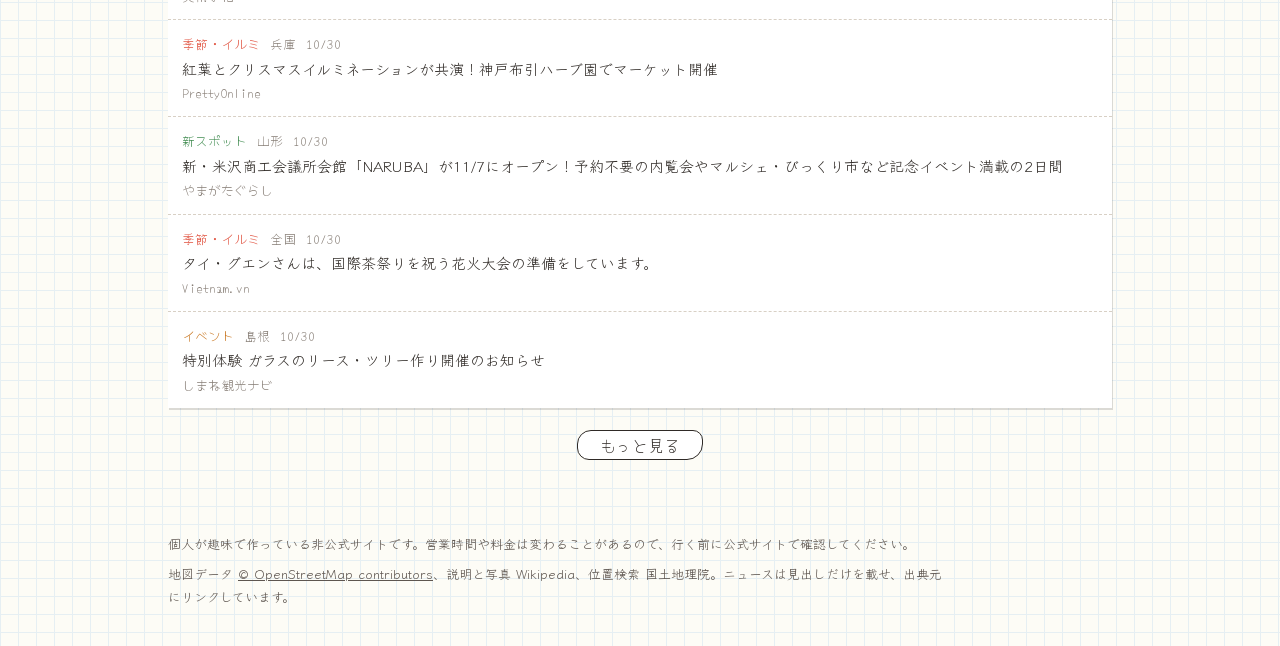
==== commit b5363398: "見た目を「ふたりのノート」に（会話形式をやめて一覧に戻す） - 方眼ノートにテープで留めたメモのカード、手書きの見出し語 - 本文は大きめ・濃いめにして読みやすく - 場所を決めたら、ニュースをその県" ====
--- a/index.html
+++ b/index.html
@@ -4,10 +4,10 @@
 <meta charset="utf-8">
 <meta name="viewport" content="width=device-width, initial-scale=1, viewport-fit=cover">
 <title>おでかけ日和</title>
-<meta name="description" content="いまいる場所と気分を答えると、近くのデートスポットを1つずつ教えてくれるサイト。全国どこでも使えます">
+<meta name="description" content="ふたりで行きたい場所を、近くから探す。全国どこでも、いまいる場所のまわりのデートスポットをまとめて見られます">
 <meta name="theme-color" content="#FDFCF6">
 <meta property="og:title" content="おでかけ日和">
-<meta property="og:description" content="いまいる場所と気分から、近くのデートスポットを探す">
+<meta property="og:description" content="ふたりで行きたい場所、近くから探す。">
 <meta property="og:type" content="website">
 <link rel="icon" href="assets/icon.svg" type="image/svg+xml">
 <link rel="manifest" href="manifest.webmanifest">
@@ -22,34 +22,53 @@
 <link rel="stylesheet" href="assets/style.css">
 </head>
 <body>
-<header class="site-header">
-  <div class="wrap header-inner">
-    <h1 class="logo"><a href="./">おでかけ日和</a></h1>
-    <nav class="header-links" aria-label="ほかのページ">
-      <a href="#saved">行きたい <span id="saved-count">0</span></a>
-      <a href="map.html">地図</a>
-      <a href="gacha.html">ガチャ</a>
-    </nav>
-  </div>
+<header class="wrap top">
+  <h1 class="logo"><a href="./">おでかけ日和</a></h1>
+  <p class="tagline">ふたりで行きたい場所、近くから探す。</p>
+  <nav class="top-links" aria-label="ほかのページ">
+    <a href="gacha.html">迷ったらガチャ</a>
+    <a href="map.html">地図で見る</a>
+  </nav>
 </header>
 
 <main class="wrap main">
-  <section class="chat" aria-label="日和との会話">
-    <div class="log" id="chat" aria-live="polite"></div>
-    <div class="choices" id="choices"></div>
+  <div id="locbar" class="where"></div>
+
+  <section class="season" id="season" aria-labelledby="season-title" hidden>
+    <h2 class="hand-h" id="season-title">いまが見頃</h2>
+    <div class="season-row" id="season-row"></div>
   </section>
 
-  <section class="notebook" id="saved" aria-labelledby="saved-heading">
-    <h2 id="saved-heading"><span>行きたいリスト</span></h2>
-    <ul class="memo-list" id="saved-list"></ul>
+  <section aria-labelledby="spots-heading">
+    <div class="sec-head">
+      <h2 class="hand-h" id="spots-heading">近くのスポット</h2>
+      <span class="sec-sub" id="spots-sub"></span>
+    </div>
+    <nav class="tabs" id="tabs" aria-label="気分"></nav>
+    <div class="tools">
+      <form class="search" id="search-form" role="search">
+        <label class="visually-hidden" for="q">しぼりこむ</label>
+        <input type="search" id="q" placeholder="しぼりこむ（水族館、城など）" autocomplete="off" enterkeyhint="search">
+      </form>
+      <div class="tool-row">
+        <div class="areas" id="radius" role="group" aria-label="範囲"></div>
+        <div class="areas" id="sort" role="group" aria-label="並び順"></div>
+        <button type="button" class="saved-toggle" id="saved-toggle" aria-pressed="false"><span>行きたい</span> <span class="saved-count" id="saved-count">0</span></button>
+      </div>
+    </div>
+    <p class="result-note" id="result-note"></p>
+    <div class="grid" id="grid"></div>
+    <button type="button" class="more" id="more" hidden>もっと見る</button>
   </section>
 
-  <section class="notebook" aria-labelledby="news-heading">
-    <h2 id="news-heading"><span>おでかけニュース</span></h2>
-    <p class="note" id="news-updated"></p>
+  <section class="news" aria-labelledby="news-heading">
+    <div class="sec-head">
+      <h2 class="hand-h" id="news-heading">おでかけニュース</h2>
+      <span class="sec-sub" id="news-updated"></span>
+    </div>
     <div class="tabs" id="news-scope" role="group" aria-label="地域"></div>
     <div class="tabs tabs-sub" id="news-filter" role="group" aria-label="ニュースの種類"></div>
-    <p class="note" id="news-status">読み込み中…</p>
+    <p class="status" id="news-status">読み込み中…</p>
     <ul class="news-list" id="news-list"></ul>
     <button type="button" class="more" id="news-more" hidden>もっと見る</button>
   </section>
--- a/assets/style.css
+++ b/assets/style.css
@@ -1,17 +1,18 @@
 /* おでかけ日和
- * 方眼ノートに手描きの吹き出しで、日和と話しながら行き先を決める。
- * 本文は Klee One（教科書体のような手書き）、自分の答えや書きこみは Yomogi（ペン字）。
+ * 「ふたりのノート」: 方眼のノートに、テープで留めたメモを並べる。
+ * 読みやすさのため、本文は Klee One を濃い色・大きめで。手書き風の Yomogi は短いラベルだけに使う。
  */
 :root {
   --paper: #FDFCF6;
-  --grid: #E3EEF3;
+  --grid: #E6EFF3;
   --sheet: #FFFFFF;
-  --ink: #3A3530;
-  --sub: #6A625A;
-  --muted: #8E867D;
+  --ink: #2F2A26;
+  --sub: #5E5650;
+  --muted: #857C74;
   --red: #E0513E;
   --blue: #2F6CA8;
   --marker: #FFE36E;
+  --tape: rgba(255, 214, 102, .78);
   --mine: #FFF4C2;
   --hand: 'Yomogi', 'Klee One', sans-serif;
   --body: 'Klee One', 'Hiragino Maru Gothic ProN', 'Hiragino Sans', 'Yu Gothic', sans-serif;
@@ -19,13 +20,12 @@
 }
 
 * { box-sizing: border-box; }
-html { scroll-padding-bottom: 24px; }
 body {
   margin: 0;
   color: var(--ink);
   font-family: var(--body);
   font-size: 16px;
-  line-height: 1.75;
+  line-height: 1.8;
   background-color: var(--paper);
   background-image: linear-gradient(var(--grid) 1px, transparent 1px), linear-gradient(90deg, var(--grid) 1px, transparent 1px);
   background-size: 18px 18px;
@@ -35,105 +35,112 @@
 button, input, select { font-family: inherit; color: inherit; }
 button { cursor: pointer; }
 :focus-visible { outline: 2px solid var(--blue); outline-offset: 2px; }
+[hidden] { display: none !important; }
 .visually-hidden { position: absolute; width: 1px; height: 1px; overflow: hidden; clip: rect(0 0 0 0); white-space: nowrap; }
 
 .wrap {
-  max-width: 640px; margin: 0 auto;
+  max-width: 980px; margin: 0 auto;
   padding-left: max(18px, env(safe-area-inset-left));
   padding-right: max(18px, env(safe-area-inset-right));
 }
 
-/* ===== ヘッダー ===== */
-.header-inner { display: flex; flex-wrap: wrap; align-items: center; justify-content: space-between; gap: 8px 16px; padding-top: 22px; padding-bottom: 6px; }
-.logo { margin: 0; font-weight: 600; font-size: 30px; line-height: 1.3; }
-.logo a { text-decoration: none; background: linear-gradient(transparent 62%, var(--marker) 62%); padding: 0 2px; }
-.header-links { display: flex; gap: 16px; font-family: var(--hand); font-size: 16px; }
-.header-links a { text-decoration: underline; text-decoration-thickness: 1.5px; text-underline-offset: 5px; }
-#saved-count { color: var(--red); }
-
-.main { padding-top: 8px; padding-bottom: 48px; }
-
-/* ===== 会話 ===== */
-.chat { min-height: 50vh; padding-bottom: 8px; }
-.row { display: flex; gap: 10px; align-items: flex-start; margin: 16px 0; }
-.row.me { justify-content: flex-end; }
-.face {
-  position: relative; width: 40px; height: 40px; flex-shrink: 0;
-  background: var(--sheet); border: 1.8px solid var(--ink); border-radius: 50% 46% 52% 48%;
-}
-.face::before { content: ""; position: absolute; left: 11px; top: 14px; width: 4px; height: 4px; border-radius: 50%; background: var(--ink); box-shadow: 12px 0 0 var(--ink); }
-.face::after { content: ""; position: absolute; left: 13px; top: 22px; width: 12px; height: 6px; border-bottom: 1.8px solid var(--ink); border-radius: 0 0 10px 10px; }
-.bb {
-  position: relative; max-width: min(460px, 82%);
-  padding: 10px 14px; background: var(--sheet);
-  border: 1.8px solid var(--ink); border-radius: var(--round);
-}
-.row.bot .bb::before {
-  content: ""; position: absolute; left: -8px; top: 14px; width: 12px; height: 12px;
-  background: var(--sheet); border-left: 1.8px solid var(--ink); border-bottom: 1.8px solid var(--ink);
-  transform: rotate(45deg) skew(8deg, 8deg);
-}
-.row.me .bb { background: var(--mine); font-family: var(--hand); font-size: 17px; border-radius: 22px 16px 18px 20px; }
-.bb b { font-weight: 600; }
-.typing { display: inline-flex; gap: 4px; padding: 6px 2px; }
-.typing i { width: 6px; height: 6px; border-radius: 50%; background: var(--muted); animation: blink 1s infinite; }
-.typing i:nth-child(2) { animation-delay: .15s; }
-.typing i:nth-child(3) { animation-delay: .3s; }
-@keyframes blink { 50% { opacity: .25; } }
-
-/* 答えの候補 */
-.choices { display: flex; flex-wrap: wrap; justify-content: flex-end; gap: 8px; margin: 4px 0 8px 50px; }
-.chip {
-  padding: 4px 13px; font-family: var(--hand); font-size: 16px; line-height: 1.6;
-  background: var(--sheet); border: 1.6px solid var(--ink); border-radius: 14px 10px 16px 12px;
-}
-.chip small { margin-left: 4px; font-size: 13px; color: var(--muted); }
-.chip:hover { background: var(--mine); }
-.chip-main { background: var(--marker); }
-.chip-main:hover { background: #FFD83D; }
-.loc-form { display: flex; flex-wrap: wrap; justify-content: flex-end; gap: 8px; width: 100%; }
-.loc-form .loc-search { display: flex; gap: 6px; flex: 1 1 240px; max-width: 360px; }
-.loc-form input {
-  flex: 1; min-width: 0; padding: 4px 12px; font-family: var(--hand); font-size: 16px;
-  background: var(--sheet); border: 1.6px solid var(--ink); border-radius: 12px 14px 10px 16px;
-}
-.loc-form button { padding: 4px 13px; font-family: var(--hand); font-size: 16px; background: var(--ink); color: #fff; border: 0; border-radius: 12px; }
-.loc-form select { padding: 5px 10px; font-family: var(--hand); font-size: 15px; background: var(--sheet); border: 1.6px dashed var(--ink); border-radius: 12px; }
-
-/* ぜんぶ見せて */
-.pick-list { list-style: none; margin: 8px 0 0; padding: 0; counter-reset: n; }
-.pick-list li { counter-increment: n; border-top: 1.4px dashed #CFC7BC; }
-.pick-list button {
-  display: flex; width: 100%; gap: 8px; align-items: baseline; padding: 6px 2px;
-  text-align: left; background: none; border: 0; font-size: 15px;
-}
-.pick-list button::before { content: counter(n); font-family: var(--hand); color: var(--muted); width: 1.4em; flex-shrink: 0; }
-.pick-list button span { flex: 1; text-decoration: underline; text-decoration-color: #CFC7BC; text-underline-offset: 4px; }
-.pick-list button em { font-style: normal; font-family: var(--hand); color: var(--red); white-space: nowrap; }
-
-/* ===== スポット（吹き出しの中のメモ） ===== */
-.spot {
-  margin: 8px 0 2px; padding: 10px 12px;
-  border: 1.6px dashed var(--red); border-radius: 6px; background: var(--sheet);
-}
+/* ===== 表紙 ===== */
+.top { padding-top: 26px; padding-bottom: 4px; }
+.logo { display: inline; margin: 0; font-weight: 600; font-size: 38px; line-height: 1.3; background: linear-gradient(transparent 62%, var(--marker) 62%); padding: 0 3px; }
+.logo a { text-decoration: none; }
+.tagline { margin: 10px 0 0; font-family: var(--hand); font-size: 16px; color: var(--sub); }
+.top-links { display: flex; gap: 18px; margin-top: 8px; font-family: var(--hand); font-size: 16px; }
+.top-links a { text-decoration: underline; text-decoration-thickness: 1.5px; text-underline-offset: 5px; }
+
+.main { padding-top: 14px; padding-bottom: 48px; display: flex; flex-direction: column; gap: 34px; }
+
+/* ===== いまここ ===== */
+.locbar.where {
+  max-width: 560px; padding: 14px 16px; gap: 6px;
+  background: var(--sheet); border: 1.6px solid var(--ink); border-radius: 2px 10px 3px 8px;
+  transform: rotate(-.5deg);
+}
+.where .loc-pin { display: none; }
+.where .loc-text small { font-family: var(--hand); font-size: 15px; color: var(--red); }
+.where .loc-label { font-weight: 600; font-size: 20px; white-space: normal; }
+.where.is-empty .loc-label { color: var(--muted); font-weight: 400; }
+.where .loc-actions { gap: 8px 14px; align-items: center; }
+.where .loc-btn.loc-gps { padding: 0; background: none; border: 0; border-bottom: 1.6px solid var(--ink); border-radius: 0; color: var(--ink); font-size: 16px; }
+.where .loc-pref { border: 0; border-bottom: 1.6px solid var(--ink); border-radius: 0; padding: 0 2px; background: transparent; font-size: 16px; }
+.where .loc-search { flex: 1 1 220px; }
+.where .loc-search input { background: var(--paper); border: 1.4px solid #B9B1A7; border-radius: 10px; font-size: 16px; }
+.where .loc-search .loc-btn { font-size: 15px; }
+
+/* ===== 見出し ===== */
+.sec-head { display: flex; flex-wrap: wrap; align-items: baseline; gap: 2px 12px; margin-bottom: 8px; }
+.hand-h { margin: 0; font-weight: 600; font-size: 23px; }
+.sec-sub { font-family: var(--hand); font-size: 15px; color: var(--muted); }
+
+/* ===== いまが見頃 ===== */
+.season .hand-h { margin-bottom: 10px; }
+.season-row { display: flex; gap: 14px; overflow-x: auto; scrollbar-width: none; margin: 0 -18px; padding: 10px 18px 8px; }
+.season-row::-webkit-scrollbar { display: none; }
+.mini {
+  position: relative; flex: 0 0 170px; display: flex; flex-direction: column; padding: 14px 12px 10px;
+  text-decoration: none; background: var(--sheet); box-shadow: 1px 2px 0 rgba(47, 42, 38, .15);
+}
+.mini::before { content: ""; position: absolute; top: -8px; left: 50%; width: 52px; height: 16px; margin-left: -26px; background: var(--tape); transform: rotate(-3deg); }
+.mini-area { font-family: var(--hand); font-size: 14px; color: var(--muted); }
+.mini b { font-weight: 600; font-size: 16px; line-height: 1.45; }
+.mini-when { font-family: var(--hand); font-size: 14px; color: var(--red); margin-top: auto; padding-top: 4px; }
+
+/* ===== 気分（手書きの見出し語） ===== */
+.tabs { display: flex; flex-wrap: wrap; gap: 4px 16px; margin: 0 0 8px; font-family: var(--hand); }
+.tab, .nf { padding: 0; font-family: var(--hand); font-size: 17px; background: none; border: 0; }
+.main .tab .tab-icon { display: none; }
+.tab .count, .tab small, .nf small { margin-left: 3px; font-size: 13px; color: var(--muted); }
+.tab[aria-pressed="true"], .nf[aria-pressed="true"] { color: var(--red); text-decoration: underline wavy; text-underline-offset: 6px; }
+.tabs-sub .tab, .tabs-sub .nf, .nf-sub { font-size: 15px; }
+#news-scope { margin-bottom: 2px; }
+
+/* ===== しぼりこみ ===== */
+.tools { display: flex; flex-direction: column; gap: 10px; margin-top: 4px; }
+.search input {
+  width: 100%; max-width: 420px; padding: 6px 12px; font-family: var(--hand); font-size: 16px;
+  background: var(--sheet); border: 1.4px solid #B9B1A7; border-radius: 10px;
+}
+.search-icon { display: none; }
+.tool-row { display: flex; flex-wrap: wrap; align-items: center; gap: 8px 22px; }
+.areas { display: inline-flex; flex-wrap: wrap; gap: 4px 12px; }
+.area { padding: 0; font-family: var(--hand); font-size: 15px; background: none; border: 0; color: var(--sub); }
+.area[aria-pressed="true"] { color: var(--ink); text-decoration: underline; text-decoration-thickness: 2px; text-decoration-color: var(--red); text-underline-offset: 5px; }
+.saved-toggle {
+  display: inline-flex; gap: 4px; padding: 0 12px; font-family: var(--hand); font-size: 15px;
+  color: var(--red); background: var(--sheet); border: 1.4px solid var(--red); border-radius: 12px;
+}
+.saved-toggle::before { content: "♡"; }
+.saved-toggle[aria-pressed="true"] { background: #FFE5E0; }
+.result-note { margin: 10px 0 0; font-family: var(--hand); font-size: 14px; color: var(--muted); }
+
+/* ===== スポット（テープで留めたメモ） ===== */
+.grid { display: grid; grid-template-columns: 1fr; gap: 30px 26px; margin-top: 22px; }
+@media (min-width: 760px) { .grid { grid-template-columns: 1fr 1fr; } }
+.grid .spot {
+  position: relative; padding: 18px 16px 12px; background: var(--sheet);
+  box-shadow: 1px 2px 0 rgba(47, 42, 38, .16); border: 0; border-radius: 0;
+}
+.grid .spot:nth-child(odd) { transform: rotate(.5deg); }
+.grid .spot:nth-child(even) { transform: rotate(-.6deg); }
+.grid .spot::before { content: ""; position: absolute; top: -9px; left: 50%; width: 64px; height: 18px; margin-left: -32px; background: var(--tape); transform: rotate(-3deg); }
+.spot { margin: 0; padding: 12px 14px; background: var(--sheet); border: 1.4px solid #D8D0C5; }
 .spot::after { content: ""; display: block; clear: both; }
-.spot-img {
-  float: right; width: 92px; height: 92px; margin: 2px 0 8px 12px; padding: 4px 4px 12px;
-  background: #fff; box-shadow: 0 1px 4px rgba(58, 53, 48, .25); transform: rotate(2.5deg);
-}
+.spot-img { float: right; width: 92px; height: 92px; margin: 6px 0 8px 12px; padding: 4px 4px 12px; background: #fff; box-shadow: 0 1px 4px rgba(47, 42, 38, .25); transform: rotate(2.5deg); }
 .spot-img img { width: 100%; height: 100%; object-fit: cover; display: block; }
-.spot-kind { margin: 0; font-family: var(--hand); font-size: 14px; color: var(--red); }
+.spot-kind { display: flex; justify-content: space-between; gap: 10px; margin: 0; font-family: var(--hand); font-size: 14px; color: var(--muted); }
+.spot-dist { font-style: normal; font-size: 16px; color: var(--red); white-space: nowrap; }
 .flag { margin-left: 8px; padding: 0 6px; font-size: 13px; color: var(--ink); background: var(--marker); }
-.spot-name { margin: 0 0 4px; font-weight: 600; font-size: 19px; line-height: 1.45; }
-.spot-desc { margin: 0 0 6px; font-size: 14.5px; line-height: 1.75; }
-.spot-tip { margin: 0 0 6px; font-family: var(--hand); font-size: 15px; color: var(--blue); }
+.spot-name { margin: 2px 0 6px; font-weight: 600; font-size: 20px; line-height: 1.45; }
+.spot-desc { margin: 0 0 8px; font-size: 15px; line-height: 1.85; }
+.spot-tip { margin: 0 0 8px; font-family: var(--hand); font-size: 15px; color: var(--blue); }
 .spot-tip::before { content: "→ "; }
-.spot-facts { margin: 0 0 6px; font-family: var(--hand); font-size: 14px; color: var(--sub); }
+.spot-facts { margin: 0 0 8px; font-family: var(--hand); font-size: 14px; color: var(--sub); }
 .spot-actions { display: flex; flex-wrap: wrap; align-items: center; gap: 4px 16px; font-family: var(--hand); font-size: 15px; }
-.save-btn {
-  display: inline-flex; align-items: center; gap: 4px; padding: 0; font-family: var(--hand); font-size: 15px;
-  color: var(--red); background: none; border: 0;
-}
+.save-btn { display: inline-flex; align-items: center; gap: 4px; padding: 0; font-family: var(--hand); font-size: 15px; color: var(--red); background: none; border: 0; }
 .save-btn svg { width: 16px; height: 16px; fill: none; stroke: currentColor; stroke-width: 2.2; }
 .save-btn[aria-pressed="true"] svg { fill: currentColor; }
 .save-btn[aria-pressed="true"] span { background: linear-gradient(transparent 60%, #FFD3CC 60%); }
@@ -141,47 +148,45 @@
 .src-link { font-family: var(--hand); font-size: 13px; color: var(--muted); }
 .ic-s { width: 14px; height: 14px; }
 
-/* ===== ノートのページ（行きたいリスト・ニュース） ===== */
-.notebook { margin-top: 48px; }
-.notebook h2 { margin: 0 0 12px; font-weight: 600; font-size: 22px; }
-.notebook h2 span { background: linear-gradient(transparent 62%, var(--marker) 62%); padding: 0 2px; }
-.note { margin: -6px 0 10px; font-family: var(--hand); font-size: 14px; color: var(--muted); }
-.memo-list, .news-list { list-style: none; margin: 0; padding: 0; background: var(--sheet); border: 1.6px solid var(--ink); border-radius: 4px 10px 6px 8px; }
-.memo-list li { display: flex; flex-wrap: wrap; gap: 4px 14px; align-items: baseline; justify-content: space-between; padding: 10px 14px; border-top: 1.4px dashed #CFC7BC; }
-.memo-list li:first-child { border-top: 0; }
-.memo-main b { display: block; font-weight: 600; }
-.memo-main span { font-family: var(--hand); font-size: 14px; color: var(--sub); }
-.memo-acts { display: flex; gap: 12px; font-family: var(--hand); font-size: 14px; }
-.memo-acts a { color: var(--sub); }
-.memo-list .empty { display: block; font-family: var(--hand); color: var(--sub); }
-
-.tabs { display: flex; flex-wrap: wrap; gap: 6px 14px; margin: 0 0 8px; font-family: var(--hand); }
-.tabs .tab { padding: 0 2px; font-size: 16px; background: none; border: 0; }
-.tabs .tab small { font-size: 13px; color: var(--muted); }
-.tabs .tab[aria-pressed="true"] { color: var(--red); text-decoration: underline wavy; text-underline-offset: 5px; }
-.tabs-sub .tab { font-size: 15px; }
-.news-list li { border-top: 1.4px dashed #CFC7BC; }
-.news-list li:first-child { border-top: 0; }
-.news-list a { display: block; padding: 10px 14px; text-decoration: none; }
-.news-list a:hover .news-title { text-decoration: underline; text-underline-offset: 4px; }
+.prompt, .empty {
+  grid-column: 1 / -1; margin: 0; padding: 20px 18px; color: var(--sub);
+  background: var(--sheet); border: 1.6px dashed #B9B1A7; border-radius: 6px;
+}
+.prompt b { display: block; font-weight: 600; font-size: 17px; color: var(--ink); }
+.prompt p { margin: 4px 0 0; font-size: 15px; }
+.prompt.loading { display: flex; flex-wrap: wrap; align-items: center; gap: 4px 12px; }
+.prompt.loading p { flex-basis: 100%; }
+.spinner { display: block; width: 22px; height: 22px; flex-shrink: 0; border: 2.5px solid #E2DAD0; border-top-color: var(--red); border-radius: 50%; animation: spin .9s linear infinite; }
+@keyframes spin { to { transform: rotate(360deg); } }
+.more {
+  display: block; margin: 22px auto 0; padding: 2px 22px; font-family: var(--hand); font-size: 16px;
+  background: var(--sheet); border: 1.6px solid var(--ink); border-radius: 14px 10px 16px 12px;
+}
+
+/* ===== ニュース ===== */
+.status { font-family: var(--hand); color: var(--muted); }
+.news-list { list-style: none; margin: 8px 0 0; padding: 0; background: var(--sheet); box-shadow: 1px 2px 0 rgba(47, 42, 38, .16); }
+.news-item { border-top: 1.4px dashed #D8D0C5; }
+.news-item:first-child { border-top: 0; }
+.news-item a { display: flex; gap: 12px; padding: 12px 14px; text-decoration: none; }
+.news-item a:hover .news-title { text-decoration: underline; text-underline-offset: 4px; }
+.news-item img { width: 72px; height: 72px; object-fit: cover; flex-shrink: 0; padding: 3px 3px 9px; background: #fff; box-shadow: 0 1px 3px rgba(47, 42, 38, .25); }
+.news-body { display: flex; flex-direction: column; min-width: 0; }
 .news-meta { display: flex; flex-wrap: wrap; gap: 0 10px; font-family: var(--hand); font-size: 13px; color: var(--muted); }
 .news-cat { color: var(--red); }
 .cat-shin .news-cat { color: #3E8A4E; }
 .cat-event .news-cat { color: #C7731B; }
 .cat-kanko .news-cat { color: var(--blue); }
-.news-title { display: block; font-weight: 400; font-size: 15px; line-height: 1.65; }
-.more {
-  display: block; margin: 14px auto 0; padding: 4px 22px; font-family: var(--hand); font-size: 16px;
-  background: var(--sheet); border: 1.6px solid var(--ink); border-radius: 14px 10px 16px 12px;
-}
+.news-title { font-weight: 400; font-size: 15px; line-height: 1.7; }
+.news-src { font-family: var(--hand); font-size: 13px; color: var(--muted); }
 
 /* ===== フッター・トースト ===== */
 .site-footer { padding: 24px 0 calc(32px + env(safe-area-inset-bottom)); font-size: 13px; color: var(--sub); }
-.site-footer p { margin: 0 0 6px; }
+.site-footer p { margin: 0 0 6px; max-width: 60em; }
 .toast {
   position: fixed; left: 50%; bottom: calc(24px + env(safe-area-inset-bottom)); z-index: 2000;
   transform: translate(-50%, 12px) rotate(-1deg); opacity: 0; pointer-events: none; max-width: calc(100% - 32px);
-  padding: 6px 16px; font-family: var(--hand); font-size: 16px; background: var(--marker); border: 1.6px solid var(--ink); border-radius: 12px;
+  padding: 4px 16px; font-family: var(--hand); font-size: 16px; background: var(--marker); border: 1.6px solid var(--ink); border-radius: 12px;
   transition: opacity .2s, transform .2s;
 }
 .toast.show { opacity: 1; transform: translate(-50%, 0) rotate(-1deg); }
@@ -295,9 +300,7 @@
 .result-placeholder b { display: block; font-family: var(--body); font-weight: 600; color: var(--ink); }
 
 @media (max-width: 480px) {
-  .logo { font-size: 26px; }
-  .choices { margin-left: 0; }
-  .bb { max-width: 86%; }
+  .logo { font-size: 32px; }
   .spot-img { width: 76px; height: 76px; }
 }
 @media (prefers-reduced-motion: reduce) {
